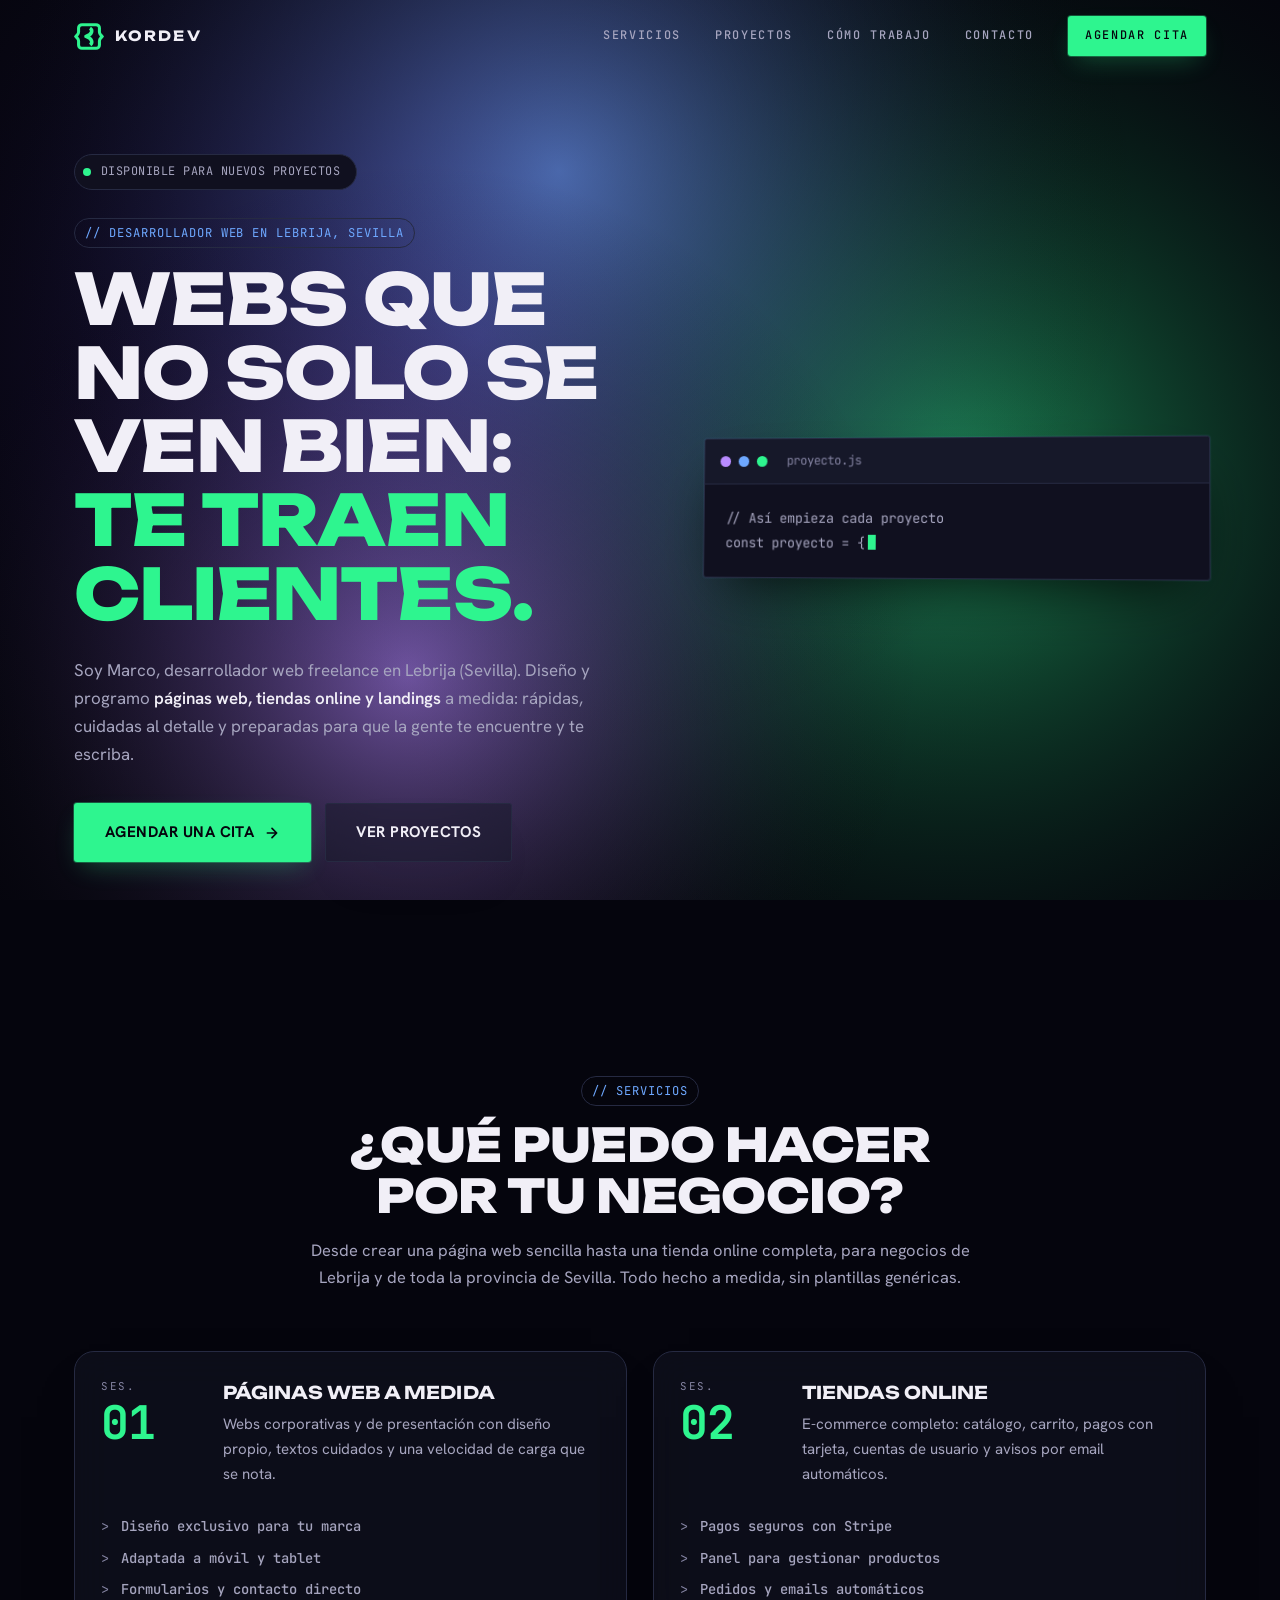
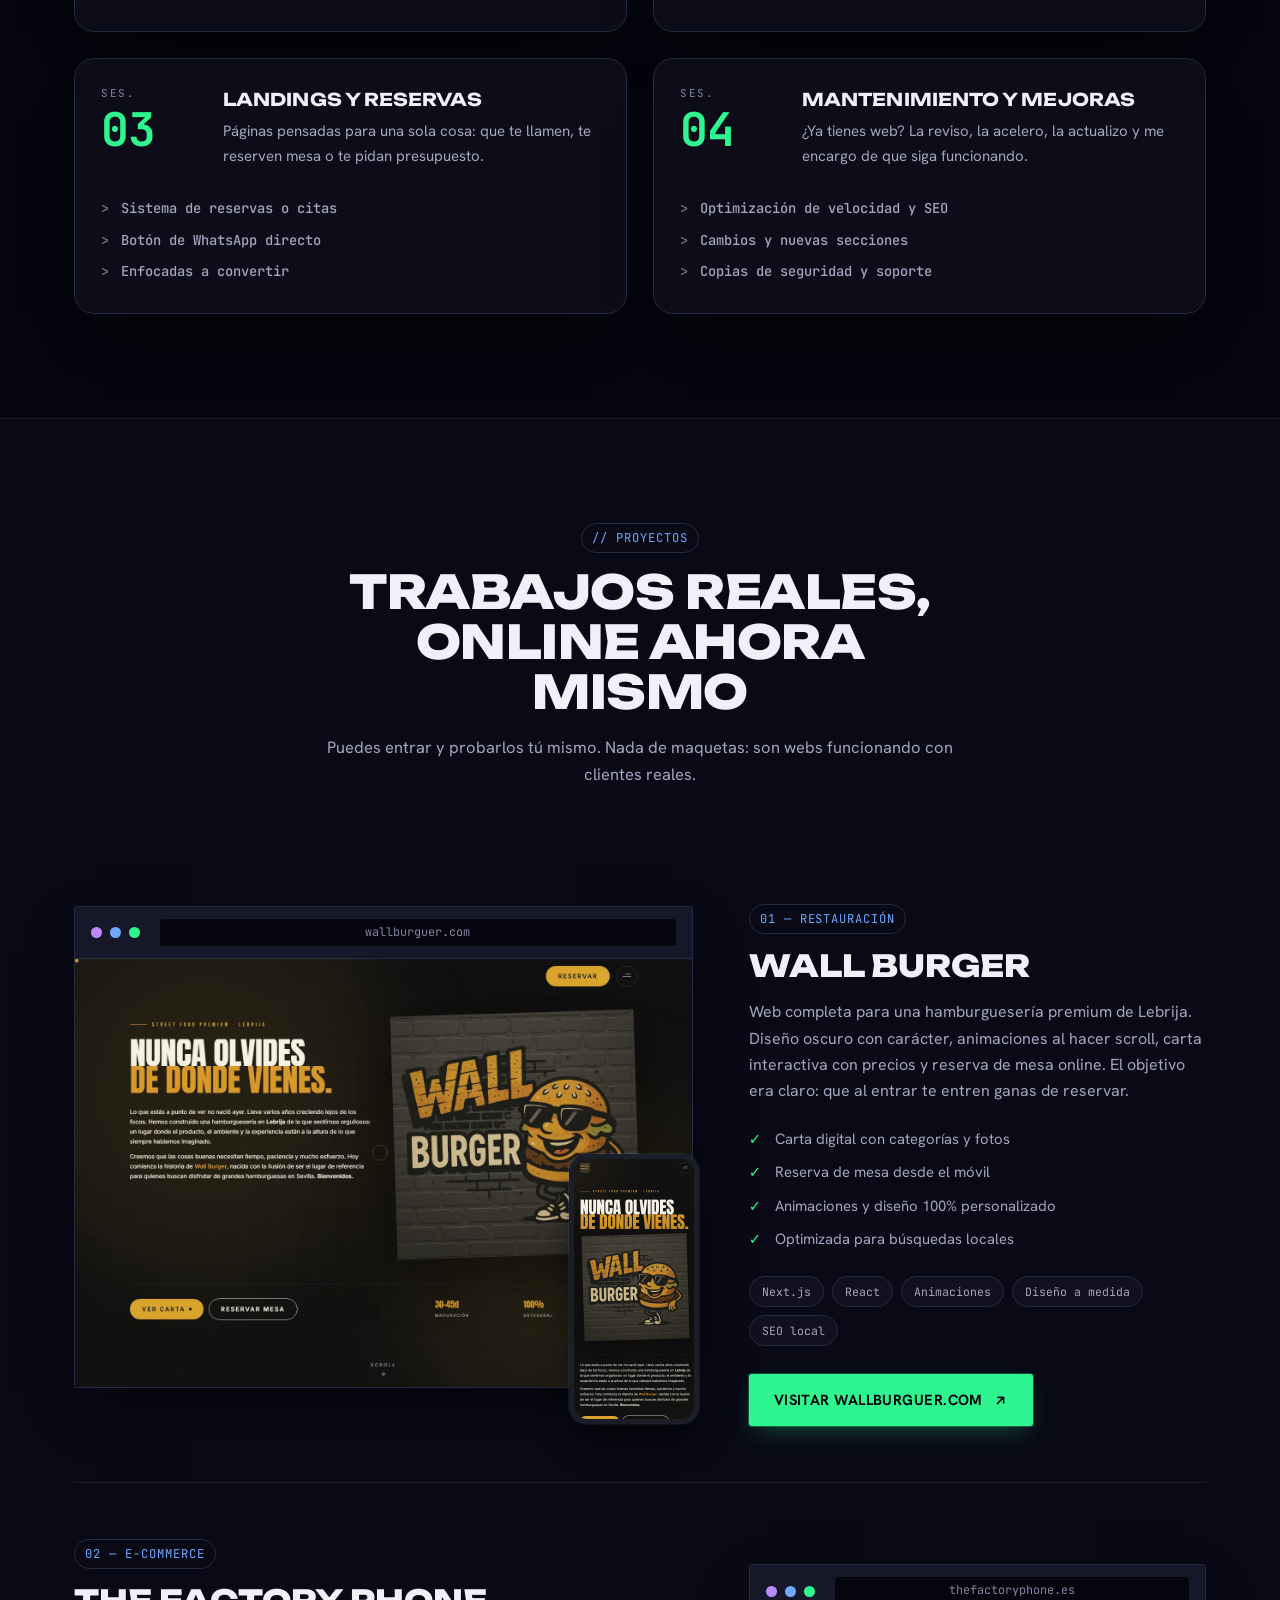
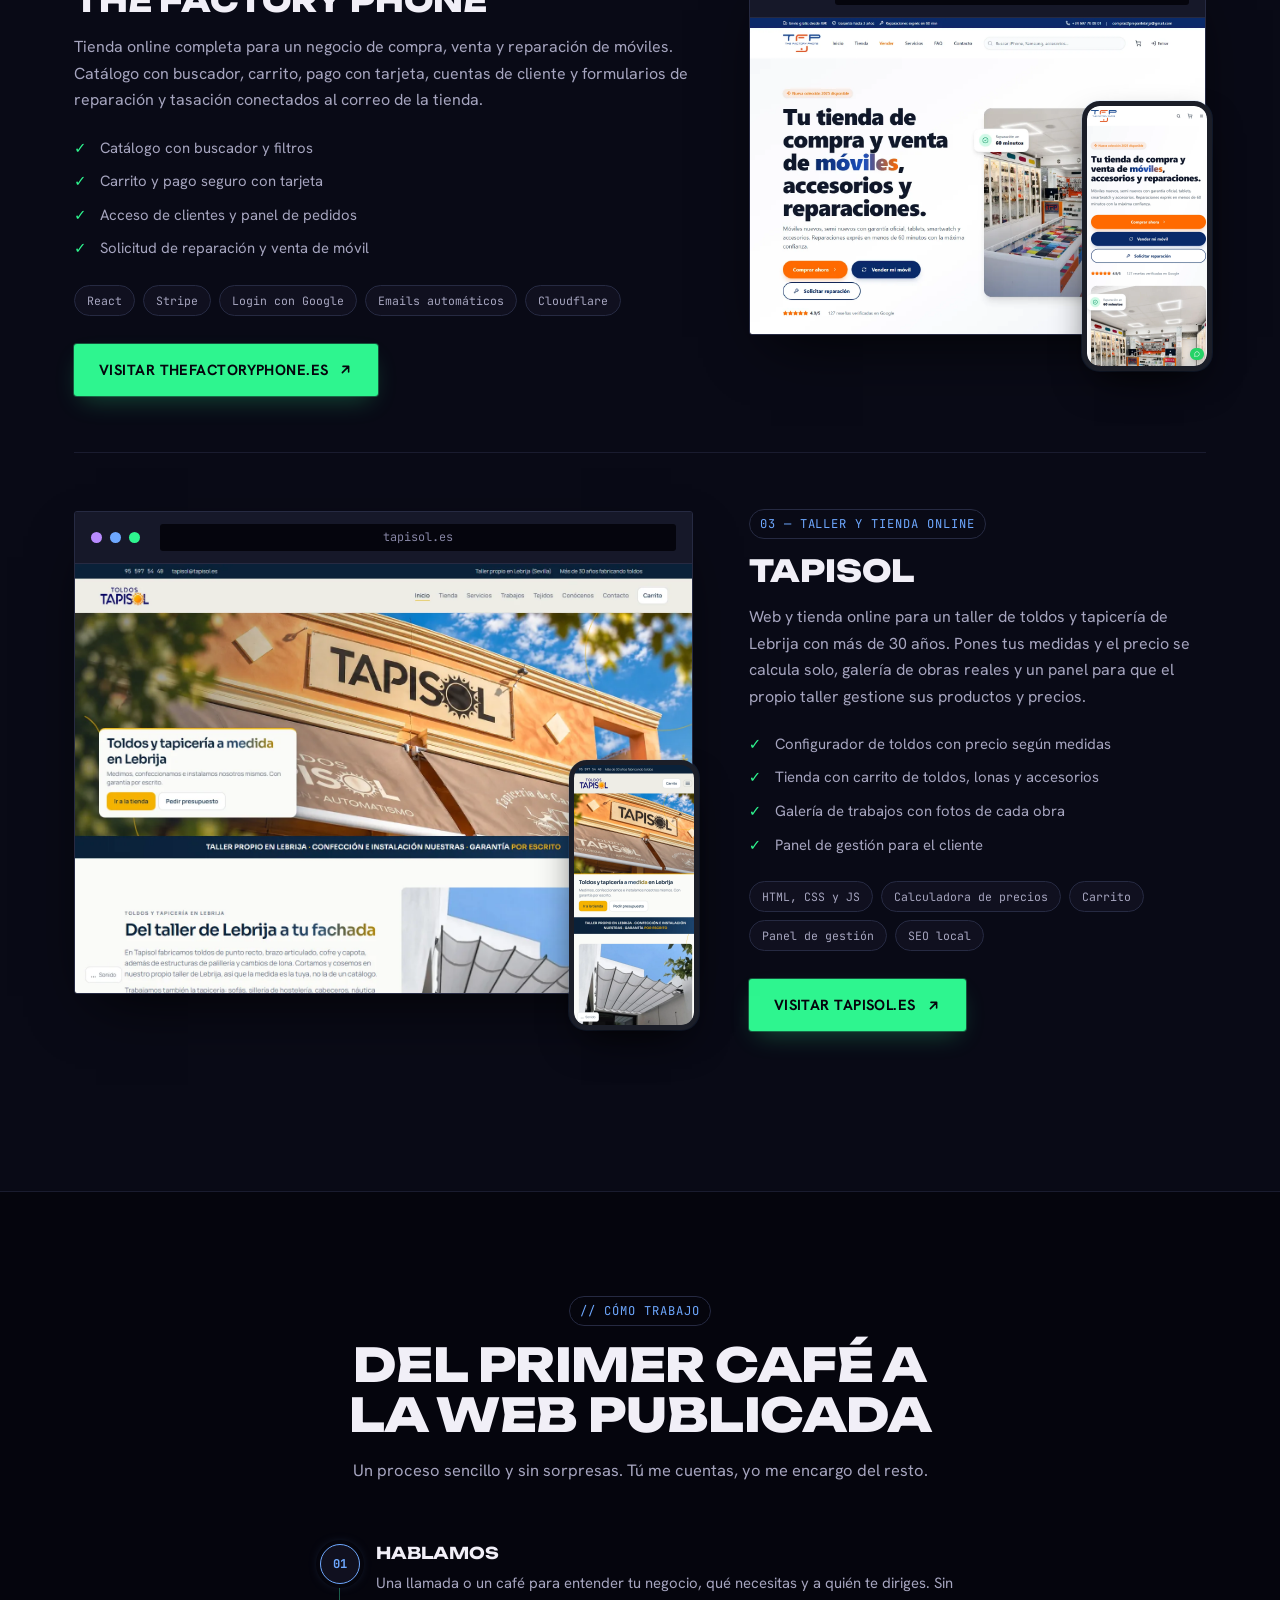
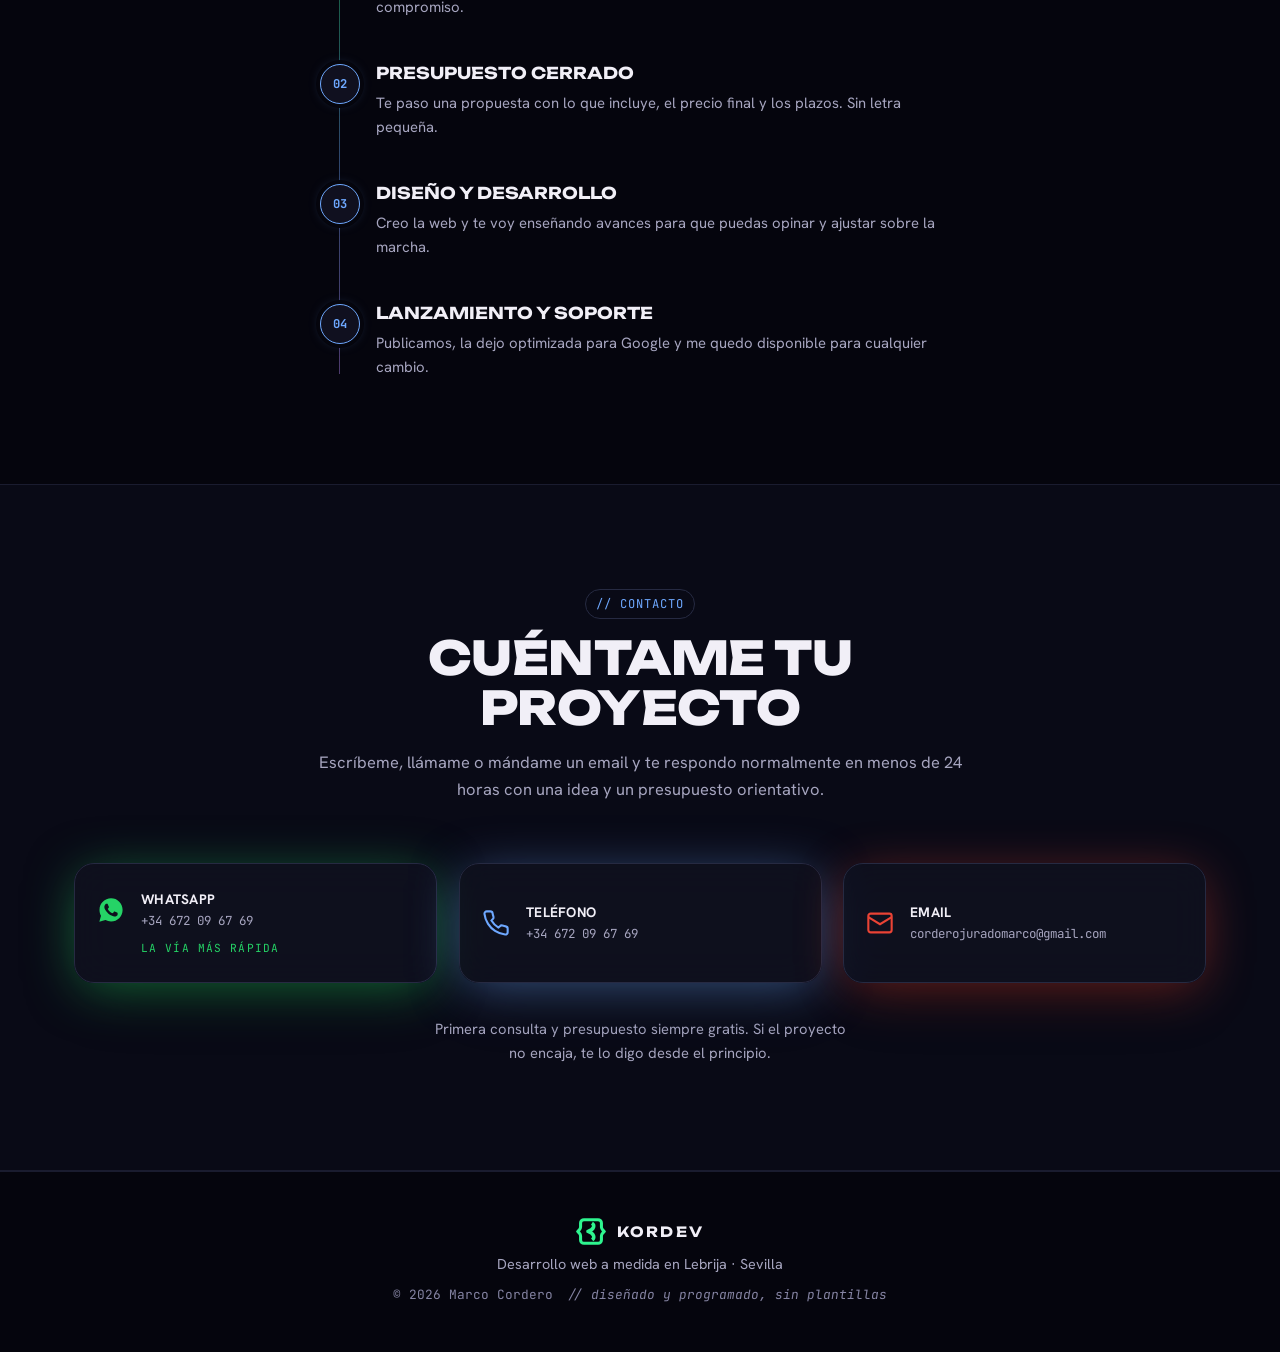
==== index.html @ 4c46cd98 "Proyectos: añade Tapisol, capturas a WebP y contraste AA del texto tenue - Nuevo proyecto 03 Tapisol" ====
<!DOCTYPE html>
<html lang="es">
<head>
<meta charset="UTF-8">
<meta name="viewport" content="width=device-width, initial-scale=1.0">
<title>kordev — Desarrollador web en Lebrija | Webs y tiendas online a medida</title>
<meta name="description" content="Desarrollador web freelance en Lebrija, Sevilla. Diseño y programo webs, tiendas online y landing pages rápidas, cuidadas y pensadas para vender. Pide presupuesto sin compromiso.">
<meta name="theme-color" content="#05050c">
<meta name="author" content="Marco Cordero">
<link rel="canonical" href="https://kordev.es/">

<!-- Open Graph / redes sociales y WhatsApp -->
<meta property="og:type" content="website">
<meta property="og:locale" content="es_ES">
<meta property="og:site_name" content="kordev">
<meta property="og:url" content="https://kordev.es/">
<meta property="og:title" content="kordev — Webs que no solo se ven bien: te traen clientes">
<meta property="og:description" content="Páginas web, tiendas online y landings a medida. Desarrollo web en Lebrija, Sevilla.">
<meta property="og:image" content="https://kordev.es/assets/img/og.png">
<meta property="og:image:width" content="1200">
<meta property="og:image:height" content="630">
<meta name="twitter:card" content="summary_large_image">

<link rel="preconnect" href="https://fonts.googleapis.com">
<link rel="preconnect" href="https://fonts.gstatic.com" crossorigin>
<link href="https://fonts.googleapis.com/css2?family=Unbounded:wght@400;500;600;700;800;900&family=Hanken+Grotesk:wght@400;500;600;700;800&family=JetBrains+Mono:wght@400;500;700&display=swap" rel="stylesheet">
<link rel="stylesheet" href="assets/css/styles.css?v=20260915a">
<link rel="icon" href="favicon.svg" type="image/svg+xml">
<link rel="icon" href="favicon-48.png" sizes="48x48" type="image/png">
<link rel="icon" href="favicon-32.png" sizes="32x32" type="image/png">
<link rel="apple-touch-icon" href="apple-touch-icon.png" sizes="180x180">
</head>
<body>
<!--
THESIS: kordev no se presenta como una web de plantilla con acentos neón; se presenta como el portal de entrada a una conferencia de diseño en órbita, donde un fondo de nebulosa respira despacio detrás de titulares monumentales en mayúsculas.
OWN-WORLD: casi negro azulado con nebulosa animada en canvas (índigo, azul eléctrico, verde terminal), cursor propio con estela de distorsión, contador de carga de 0 a 100, marca kordev en el lockup y en la pantalla de carga, Unbounded para titulares en mayúsculas de gran escala, Hanken Grotesk para cuerpo, JetBrains Mono para proyecto.js y etiquetas técnicas finas.
STORY: el visitante entra por una pantalla de carga que cuenta hasta 100, aterriza en un primer viewport dominado por el titular y la nebulosa en movimiento, y descubre que el ponente es Marco, con webs reales como demos en directo.
FIRST VIEWPORT: nebulosa de color lenta ocupando toda la pantalla, titular en Unbounded a escala de cartel, enlaces finos en mayúsculas, la ventana proyecto.js como panel flotante.
FORM: dirección fijada explícitamente por el usuario a partir de referencias visuales concretas (portal de nebulosa WebGL + conferencia "Design in Orbit") — beats the roll, always.
FINISH: unreviewed and undocumented is unfinished; this build ends with the finish review, the verdict, and DESIGN.md.
-->

<!-- ============ MARCA (sprite reutilizable) ============ -->
<svg width="0" height="0" style="position:absolute" aria-hidden="true" focusable="false">
  <symbol id="marcaKordev" viewBox="0 0 128 114">
    <g fill="none" stroke="currentColor">
      <path stroke-width="13" stroke-linejoin="miter" stroke-miterlimit="4" d="M34 6.5H94A14.5 14.5 0 0 1 108.5 21V38C108.5 48 114 49 120 57C114 65 108.5 66 108.5 76V93A14.5 14.5 0 0 1 94 107.5H34A14.5 14.5 0 0 1 19.5 93V76C19.5 66 14 65 8 57C14 49 19.5 48 19.5 38V21A14.5 14.5 0 0 1 34 6.5Z"/>
      <path stroke-width="15" stroke-linejoin="round" stroke-linecap="butt" d="M68 21.5C80 29 80 47 51 56.5C80 66 80 84 69 92.5"/>
    </g>
  </symbol>
</svg>

<!-- ============ LOADER ============ -->
<div class="loader" id="loader" aria-hidden="true">
  <svg class="loader__mark"><use href="#marcaKordev"/></svg>
  <span class="loader__count" id="loaderCount">0</span>
  <span class="loader__label">Cargando kordev</span>
</div>

<!-- ============ FONDO NEBULOSA ============ -->
<canvas class="nebula" id="nebula" aria-hidden="true"></canvas>

<!-- ============ CURSOR ============ -->
<div class="cursor" id="cursor" aria-hidden="true"></div>

<!-- ============ NAV ============ -->
<header class="nav" id="nav">
  <div class="container nav__inner">
    <a href="#inicio" class="logo" aria-label="kordev, ir al inicio">
      <svg class="logo__mark" aria-hidden="true" focusable="false"><use href="#marcaKordev"/></svg>
      <span class="logo__word">kordev</span>
    </a>

    <nav class="nav__links" id="navLinks">
      <a href="#servicios">Servicios</a>
      <a href="#proyectos">Proyectos</a>
      <a href="#proceso">Cómo trabajo</a>
      <a href="#contacto">Contacto</a>
      <a href="#" id="navWaLink" target="_blank" rel="noopener" class="btn btn--sm btn--primary nav__cta">Agendar cita</a>
    </nav>

    <button class="nav__toggle" id="navToggle" aria-label="Abrir menú" aria-expanded="false">
      <span></span><span></span><span></span>
    </button>
  </div>
</header>

<main>

<!-- ============ HERO ============ -->
<section class="hero" id="inicio">
  <div class="container hero__inner">
    <div class="hero__content">
      <p class="badge"><span class="badge__dot"></span> Disponible para nuevos proyectos</p>
      <p class="eyebrow">// desarrollador web en lebrija, sevilla</p>

      <h1 class="hero__title">
        Webs que no solo se ven bien:<br>
        <span class="grad">te traen clientes.</span>
      </h1>

      <p class="hero__text">
        Soy Marco, desarrollador web freelance en Lebrija (Sevilla). Diseño y programo
        <strong>páginas web, tiendas online y landings</strong> a medida: rápidas, cuidadas
        al detalle y preparadas para que la gente te encuentre y te escriba.
      </p>

      <div class="hero__actions">
        <a href="#contacto" class="btn btn--primary btn--lg">
          Agendar una cita
          <svg width="16" height="16" viewBox="0 0 24 24" fill="none" stroke="currentColor" stroke-width="2.5" stroke-linecap="round" stroke-linejoin="round"><path d="M5 12h14M12 5l7 7-7 7"/></svg>
        </a>
        <a href="#proyectos" class="btn btn--glass btn--lg">Ver proyectos</a>
      </div>
    </div>

    <!-- Ventana de código decorativa -->
    <div class="hero__window" aria-hidden="true">
      <div class="window">
        <div class="window__bar">
          <span class="dot dot--red"></span>
          <span class="dot dot--yellow"></span>
          <span class="dot dot--green"></span>
          <span class="window__title">proyecto.js</span>
        </div>
        <pre class="window__code"><code><span class="c-com">// Así empieza cada proyecto</span>
<span class="c-key">const</span> <span class="c-var">proyecto</span> = {
  cliente:   <span class="c-str">"tu negocio"</span>,
  objetivo:  <span class="c-str">"más clientes"</span>,
  diseño:    <span class="c-str">"a medida"</span>,
  velocidad: <span class="c-num">100</span>,
  entrega:   <span class="c-str">"en semanas, no meses"</span>
};

<span class="c-fn">lanzar</span>(proyecto); <span class="c-com">// 🚀</span>
<span class="c-out">&gt; listo<span class="caret"></span></span></code></pre>
      </div>
    </div>
  </div>
</section>

<!-- ============ SERVICIOS ============ -->
<section class="section" id="servicios">
  <div class="container">
    <header class="section__head">
      <p class="eyebrow">// servicios</p>
      <h2 class="section__title">¿Qué puedo hacer por tu negocio?</h2>
      <p class="section__sub">Desde crear una página web sencilla hasta una tienda online completa, para negocios de Lebrija y de toda la provincia de Sevilla. Todo hecho a medida, sin plantillas genéricas.</p>
    </header>

    <ol class="ledger">
      <li class="ledger__row reveal">
        <span class="ledger__num">01</span>
        <div class="ledger__body">
          <h3>Páginas web a medida</h3>
          <p>Webs corporativas y de presentación con diseño propio, textos cuidados y una velocidad de carga que se nota.</p>
        </div>
        <ul class="ledger__tags">
          <li>Diseño exclusivo para tu marca</li>
          <li>Adaptada a móvil y tablet</li>
          <li>Formularios y contacto directo</li>
        </ul>
      </li>

      <li class="ledger__row reveal">
        <span class="ledger__num">02</span>
        <div class="ledger__body">
          <h3>Tiendas online</h3>
          <p>E-commerce completo: catálogo, carrito, pagos con tarjeta, cuentas de usuario y avisos por email automáticos.</p>
        </div>
        <ul class="ledger__tags">
          <li>Pagos seguros con Stripe</li>
          <li>Panel para gestionar productos</li>
          <li>Pedidos y emails automáticos</li>
        </ul>
      </li>

      <li class="ledger__row reveal">
        <span class="ledger__num">03</span>
        <div class="ledger__body">
          <h3>Landings y reservas</h3>
          <p>Páginas pensadas para una sola cosa: que te llamen, te reserven mesa o te pidan presupuesto.</p>
        </div>
        <ul class="ledger__tags">
          <li>Sistema de reservas o citas</li>
          <li>Botón de WhatsApp directo</li>
          <li>Enfocadas a convertir</li>
        </ul>
      </li>

      <li class="ledger__row reveal">
        <span class="ledger__num">04</span>
        <div class="ledger__body">
          <h3>Mantenimiento y mejoras</h3>
          <p>¿Ya tienes web? La reviso, la acelero, la actualizo y me encargo de que siga funcionando.</p>
        </div>
        <ul class="ledger__tags">
          <li>Optimización de velocidad y SEO</li>
          <li>Cambios y nuevas secciones</li>
          <li>Copias de seguridad y soporte</li>
        </ul>
      </li>
    </ol>
  </div>
</section>

<!-- ============ PROYECTOS ============ -->
<section class="section section--alt" id="proyectos">
  <div class="container">
    <header class="section__head">
      <p class="eyebrow">// proyectos</p>
      <h2 class="section__title">Trabajos reales, online ahora mismo</h2>
      <p class="section__sub">Puedes entrar y probarlos tú mismo. Nada de maquetas: son webs funcionando con clientes reales.</p>
    </header>

    <!-- Proyecto 1 -->
    <article class="project reveal">
      <div class="project__media">
        <div class="browser">
          <div class="browser__bar">
            <span class="dot dot--red"></span><span class="dot dot--yellow"></span><span class="dot dot--green"></span>
            <span class="browser__url">wallburguer.com</span>
          </div>
          <a class="browser__shot" href="https://www.wallburguer.com" target="_blank" rel="noopener">
            <img src="assets/img/wallburguer.webp" alt="Página de inicio de Wall Burger, hamburguesería en Lebrija" loading="lazy" width="1440" height="1000">
            <span class="browser__hover">Abrir web <svg width="14" height="14" viewBox="0 0 24 24" fill="none" stroke="currentColor" stroke-width="2.5" stroke-linecap="round" stroke-linejoin="round"><path d="M7 17 17 7M8 7h9v9"/></svg></span>
          </a>
        </div>
        <div class="phone">
          <img src="assets/img/wallburguer-mobile.webp" alt="Wall Burger en versión móvil" loading="lazy">
        </div>
      </div>

      <div class="project__info">
        <p class="eyebrow">01 — Restauración</p>
        <h3 class="project__title">Wall Burger</h3>
        <p class="project__desc">
          Web completa para una hamburguesería premium de Lebrija. Diseño oscuro con carácter,
          animaciones al hacer scroll, carta interactiva con precios y reserva de mesa online.
          El objetivo era claro: que al entrar te entren ganas de reservar.
        </p>
        <ul class="project__points">
          <li>Carta digital con categorías y fotos</li>
          <li>Reserva de mesa desde el móvil</li>
          <li>Animaciones y diseño 100% personalizado</li>
          <li>Optimizada para búsquedas locales</li>
        </ul>
        <ul class="tags">
          <li>Next.js</li><li>React</li><li>Animaciones</li><li>Diseño a medida</li><li>SEO local</li>
        </ul>
        <a href="https://www.wallburguer.com" target="_blank" rel="noopener" class="btn btn--primary">
          Visitar wallburguer.com
          <svg width="15" height="15" viewBox="0 0 24 24" fill="none" stroke="currentColor" stroke-width="2.5" stroke-linecap="round" stroke-linejoin="round"><path d="M7 17 17 7M8 7h9v9"/></svg>
        </a>
      </div>
    </article>

    <!-- Proyecto 2 -->
    <article class="project project--reverse reveal">
      <div class="project__media">
        <div class="browser">
          <div class="browser__bar">
            <span class="dot dot--red"></span><span class="dot dot--yellow"></span><span class="dot dot--green"></span>
            <span class="browser__url">thefactoryphone.es</span>
          </div>
          <a class="browser__shot" href="https://www.thefactoryphone.es" target="_blank" rel="noopener">
            <img src="assets/img/thefactoryphone.webp" alt="Página de inicio de The Factory Phone, tienda de móviles y reparaciones" loading="lazy" width="1440" height="1000">
            <span class="browser__hover">Abrir web <svg width="14" height="14" viewBox="0 0 24 24" fill="none" stroke="currentColor" stroke-width="2.5" stroke-linecap="round" stroke-linejoin="round"><path d="M7 17 17 7M8 7h9v9"/></svg></span>
          </a>
        </div>
        <div class="phone">
          <img src="assets/img/thefactoryphone-mobile.webp" alt="The Factory Phone en versión móvil" loading="lazy">
        </div>
      </div>

      <div class="project__info">
        <p class="eyebrow">02 — E-commerce</p>
        <h3 class="project__title">The Factory Phone</h3>
        <p class="project__desc">
          Tienda online completa para un negocio de compra, venta y reparación de móviles.
          Catálogo con buscador, carrito, pago con tarjeta, cuentas de cliente y formularios
          de reparación y tasación conectados al correo de la tienda.
        </p>
        <ul class="project__points">
          <li>Catálogo con buscador y filtros</li>
          <li>Carrito y pago seguro con tarjeta</li>
          <li>Acceso de clientes y panel de pedidos</li>
          <li>Solicitud de reparación y venta de móvil</li>
        </ul>
        <ul class="tags">
          <li>React</li><li>Stripe</li><li>Login con Google</li><li>Emails automáticos</li><li>Cloudflare</li>
        </ul>
        <a href="https://www.thefactoryphone.es" target="_blank" rel="noopener" class="btn btn--primary">
          Visitar thefactoryphone.es
          <svg width="15" height="15" viewBox="0 0 24 24" fill="none" stroke="currentColor" stroke-width="2.5" stroke-linecap="round" stroke-linejoin="round"><path d="M7 17 17 7M8 7h9v9"/></svg>
        </a>
      </div>
    </article>

    <!-- Proyecto 3 -->
    <article class="project reveal">
      <div class="project__media">
        <div class="browser">
          <div class="browser__bar">
            <span class="dot dot--red"></span><span class="dot dot--yellow"></span><span class="dot dot--green"></span>
            <span class="browser__url">tapisol.es</span>
          </div>
          <a class="browser__shot" href="https://www.tapisol.es" target="_blank" rel="noopener">
            <img src="assets/img/tapisol.webp" alt="Página de inicio de Tapisol, taller de toldos y tapicería en Lebrija" loading="lazy" width="1440" height="1000">
            <span class="browser__hover">Abrir web <svg width="14" height="14" viewBox="0 0 24 24" fill="none" stroke="currentColor" stroke-width="2.5" stroke-linecap="round" stroke-linejoin="round"><path d="M7 17 17 7M8 7h9v9"/></svg></span>
          </a>
        </div>
        <div class="phone">
          <img src="assets/img/tapisol-mobile.webp" alt="Tapisol en versión móvil" loading="lazy">
        </div>
      </div>

      <div class="project__info">
        <p class="eyebrow">03 — Taller y tienda online</p>
        <h3 class="project__title">Tapisol</h3>
        <p class="project__desc">
          Web y tienda online para un taller de toldos y tapicería de Lebrija con más de 30 años.
          Pones tus medidas y el precio se calcula solo, galería de obras reales y un panel
          para que el propio taller gestione sus productos y precios.
        </p>
        <ul class="project__points">
          <li>Configurador de toldos con precio según medidas</li>
          <li>Tienda con carrito de toldos, lonas y accesorios</li>
          <li>Galería de trabajos con fotos de cada obra</li>
          <li>Panel de gestión para el cliente</li>
        </ul>
        <ul class="tags">
          <li>HTML, CSS y JS</li><li>Calculadora de precios</li><li>Carrito</li><li>Panel de gestión</li><li>SEO local</li>
        </ul>
        <a href="https://www.tapisol.es" target="_blank" rel="noopener" class="btn btn--primary">
          Visitar tapisol.es
          <svg width="15" height="15" viewBox="0 0 24 24" fill="none" stroke="currentColor" stroke-width="2.5" stroke-linecap="round" stroke-linejoin="round"><path d="M7 17 17 7M8 7h9v9"/></svg>
        </a>
      </div>
    </article>
  </div>
</section>

<!-- ============ PROCESO ============ -->
<section class="section" id="proceso">
  <div class="container">
    <header class="section__head">
      <p class="eyebrow">// cómo trabajo</p>
      <h2 class="section__title">Del primer café a la web publicada</h2>
      <p class="section__sub">Un proceso sencillo y sin sorpresas. Tú me cuentas, yo me encargo del resto.</p>
    </header>

    <ol class="timeline">
      <li class="timeline__item reveal">
        <span class="timeline__seal">01</span>
        <div class="timeline__body">
          <h3>Hablamos</h3>
          <p>Una llamada o un café para entender tu negocio, qué necesitas y a quién te diriges. Sin compromiso.</p>
        </div>
      </li>
      <li class="timeline__item reveal">
        <span class="timeline__seal">02</span>
        <div class="timeline__body">
          <h3>Presupuesto cerrado</h3>
          <p>Te paso una propuesta con lo que incluye, el precio final y los plazos. Sin letra pequeña.</p>
        </div>
      </li>
      <li class="timeline__item reveal">
        <span class="timeline__seal">03</span>
        <div class="timeline__body">
          <h3>Diseño y desarrollo</h3>
          <p>Creo la web y te voy enseñando avances para que puedas opinar y ajustar sobre la marcha.</p>
        </div>
      </li>
      <li class="timeline__item reveal">
        <span class="timeline__seal">04</span>
        <div class="timeline__body">
          <h3>Lanzamiento y soporte</h3>
          <p>Publicamos, la dejo optimizada para Google y me quedo disponible para cualquier cambio.</p>
        </div>
      </li>
    </ol>
  </div>
</section>

<!-- ============ CONTACTO ============ -->
<section class="section section--alt" id="contacto">
  <div class="container">
    <header class="section__head">
      <p class="eyebrow">// contacto</p>
      <h2 class="section__title">Cuéntame tu proyecto</h2>
      <p class="section__sub">Escríbeme, llámame o mándame un email y te respondo normalmente en menos de 24 horas con una idea y un presupuesto orientativo.</p>
    </header>

    <div class="canales">
      <a class="canal canal--wa" id="waLink" href="#" target="_blank" rel="noopener">
        <svg viewBox="0 0 24 24" fill="currentColor"><path d="M12.04 2C6.58 2 2.13 6.45 2.13 11.91c0 1.75.46 3.46 1.32 4.96L2 22l5.25-1.38a9.9 9.9 0 0 0 4.79 1.22h.01c5.46 0 9.91-4.45 9.91-9.91 0-2.65-1.03-5.14-2.9-7.01A9.82 9.82 0 0 0 12.04 2zm5.8 14.15c-.24.68-1.42 1.31-1.95 1.35-.5.05-1.13.07-1.82-.11-.42-.13-.96-.31-1.65-.61-2.9-1.25-4.79-4.17-4.94-4.36-.14-.19-1.18-1.57-1.18-2.99s.74-2.12 1-2.41c.26-.29.57-.36.76-.36h.55c.17 0 .41-.07.64.49.24.57.81 1.98.88 2.13.07.14.12.31.02.5-.09.19-.14.31-.28.48l-.42.49c-.14.14-.28.29-.12.57.16.29.71 1.17 1.53 1.9 1.05.94 1.94 1.23 2.22 1.37.28.14.44.12.6-.07.17-.19.69-.81.88-1.09.19-.29.38-.24.64-.14.26.09 1.66.78 1.94.93.28.14.47.21.54.33.07.12.07.68-.17 1.36z"/></svg>
        <span class="canal__texto">
          <strong>WhatsApp</strong>
          <em id="waText">+34 672 09 67 69</em>
        </span>
        <span class="canal__nota">La vía más rápida</span>
      </a>

      <a class="canal canal--tel" id="callLink" href="#">
        <svg viewBox="0 0 24 24" fill="none" stroke="currentColor" stroke-width="1.8" stroke-linecap="round"><path d="M22 16.9v3a2 2 0 0 1-2.2 2 19.8 19.8 0 0 1-8.6-3.1 19.5 19.5 0 0 1-6-6A19.8 19.8 0 0 1 2.1 4.2 2 2 0 0 1 4.1 2h3a2 2 0 0 1 2 1.7c.1 1 .4 1.9.7 2.8a2 2 0 0 1-.5 2.1L8.1 9.9a16 16 0 0 0 6 6l1.3-1.2a2 2 0 0 1 2.1-.5c.9.3 1.8.6 2.8.7a2 2 0 0 1 1.7 2z"/></svg>
        <span class="canal__texto">
          <strong>Teléfono</strong>
          <em id="callText">+34 672 09 67 69</em>
        </span>
      </a>

      <a class="canal canal--mail" id="mailLink" href="mailto:corderojuradomarco@gmail.com">
        <svg viewBox="0 0 24 24" fill="none" stroke="currentColor" stroke-width="1.8"><rect x="2" y="4" width="20" height="16" rx="2"/><path d="m2 7 10 6 10-6"/></svg>
        <span class="canal__texto">
          <strong>Email</strong>
          <em>corderojuradomarco@gmail.com</em>
        </span>
      </a>
    </div>

    <p class="contacto__nota">Primera consulta y presupuesto siempre gratis. Si el proyecto no encaja, te lo digo desde el principio.</p>
  </div>
</section>

</main>

<!-- ============ FOOTER ============ -->
<footer class="footer">
  <div class="container footer__inner">
    <a href="#inicio" class="logo" aria-label="kordev, ir al inicio">
      <svg class="logo__mark" aria-hidden="true" focusable="false"><use href="#marcaKordev"/></svg>
      <span class="logo__word">kordev</span>
    </a>
    <p class="footer__text">Desarrollo web a medida en Lebrija · Sevilla</p>
    <p class="footer__copy">© <span id="year">2026</span> Marco Cordero <span class="footer__sign">// diseñado y programado, sin plantillas</span></p>
  </div>
</footer>

<!-- Botón flotante WhatsApp -->
<a class="fab" id="fabWa" href="#" target="_blank" rel="noopener" aria-label="Escríbeme por WhatsApp">
  <svg viewBox="0 0 24 24" fill="currentColor"><path d="M12.04 2C6.58 2 2.13 6.45 2.13 11.91c0 1.75.46 3.46 1.32 4.96L2 22l5.25-1.38a9.9 9.9 0 0 0 4.79 1.22h.01c5.46 0 9.91-4.45 9.91-9.91 0-2.65-1.03-5.14-2.9-7.01A9.82 9.82 0 0 0 12.04 2zm5.8 14.15c-.24.68-1.42 1.31-1.95 1.35-.5.05-1.13.07-1.82-.11-.42-.13-.96-.31-1.65-.61-2.9-1.25-4.79-4.17-4.94-4.36-.14-.19-1.18-1.57-1.18-2.99s.74-2.12 1-2.41c.26-.29.57-.36.76-.36h.55c.17 0 .41-.07.64.49.24.57.81 1.98.88 2.13.07.14.12.31.02.5-.09.19-.14.31-.28.48l-.42.49c-.14.14-.28.29-.12.57.16.29.71 1.17 1.53 1.9 1.05.94 1.94 1.23 2.22 1.37.28.14.44.12.6-.07.17-.19.69-.81.88-1.09.19-.29.38-.24.64-.14.26.09 1.66.78 1.94.93.28.14.47.21.54.33.07.12.07.68-.17 1.36z"/></svg>
</a>

<!-- Datos estructurados: ayudan a Google a entender quién eres y dónde estás -->
<script type="application/ld+json">
{
  "@context": "https://schema.org",
  "@type": "ProfessionalService",
  "name": "kordev — Marco Cordero",
  "description": "Desarrollo de páginas web, tiendas online y landing pages a medida.",
  "url": "https://kordev.es/",
  "image": "https://kordev.es/assets/img/og.png",
  "email": "corderojuradomarco@gmail.com",
  "telephone": "+34672096769",
  "priceRange": "€€",
  "areaServed": [
    { "@type": "City", "name": "Lebrija" },
    { "@type": "AdministrativeArea", "name": "Provincia de Sevilla" }
  ],
  "address": {
    "@type": "PostalAddress",
    "addressLocality": "Lebrija",
    "addressRegion": "Sevilla",
    "addressCountry": "ES"
  },
  "founder": { "@type": "Person", "name": "Marco Cordero" },
  "knowsAbout": ["Desarrollo web", "Tiendas online", "Landing pages", "SEO local"]
}
</script>

<script src="assets/js/main.js?v=20260816d"></script>
</body>
</html>
---- assets/css/styles.css ----
﻿/* =========================================================
   kordev — Marco Cordero
   Portal en órbita: nebulosa animada en canvas, cursor con
   estela, contador de carga, titulares monumentales en
   mayúsculas sobre índigo casi negro.
   ========================================================= */

:root{
  --bg:            #05050d;
  --bg-alt:        #090a16;
  --surface:       #10101f;
  --surface-2:     #161829;
  --border:        #262a42;
  --border-soft:   #1a1c2f;

  --text:          #f1eff7;
  --text-dim:      #a6a5bf;
  --text-faint:    #8584a3;

  --accent:        #2ef58f;
  --accent-2:      #6ea8ff;
  --accent-3:      #b98bff;
  --accent-glow:   rgba(46, 245, 143, .3);

  /* Marcas ajenas: cada canal de contacto lleva su color oficial */
  --whatsapp:      #25d366;
  --gmail:         #ea4335;

  --radius:        3px;
  --radius-lg:     4px;
  --maxw:          1180px;

  --display:       'Unbounded', 'Hanken Grotesk', sans-serif;
  --font:          'Hanken Grotesk', system-ui, -apple-system, 'Segoe UI', sans-serif;
  --mono:          'JetBrains Mono', ui-monospace, 'Cascadia Code', Consolas, monospace;

  --shadow:        0 24px 60px -22px rgba(0,0,0,.85);
}

*,*::before,*::after{ box-sizing:border-box; }

html{ scroll-behavior:smooth; scroll-padding-top:90px; }

body{
  margin:0;
  background:var(--bg);
  color:var(--text);
  font-family:var(--font);
  font-size:16px;
  line-height:1.65;
  -webkit-font-smoothing:antialiased;
  overflow-x:hidden;
}

img{ max-width:100%; display:block; }
a{ color:inherit; text-decoration:none; }
ul,ol{ margin:0; padding:0; list-style:none; }
h1,h2,h3{ margin:0; line-height:1.16; }
p{ margin:0; }

.container{
  width:100%;
  max-width:var(--maxw);
  margin:0 auto;
  padding:0 24px;
}

::selection{ background:var(--accent); color:#04140a; }

::-webkit-scrollbar{ width:10px; }
::-webkit-scrollbar-track{ background:var(--bg); }
::-webkit-scrollbar-thumb{ background:var(--border); border-radius:10px; }
::-webkit-scrollbar-thumb:hover{ background:var(--accent); }

/* =========================================================
   NEBULOSA (fondo canvas, tipo shader)
   ========================================================= */
.nebula{
  position:fixed;
  inset:0;
  width:100%;
  height:100%;
  z-index:-1;
  pointer-events:none;
}

/* =========================================================
   CURSOR PERSONALIZADO
   ========================================================= */
.cursor{
  position:fixed;
  top:0; left:0;
  width:26px; height:26px;
  margin:-13px 0 0 -13px;
  border-radius:50%;
  border:1px solid rgba(241,239,247,.55);
  background:radial-gradient(circle at 35% 30%, rgba(46,245,143,.35), transparent 70%);
  pointer-events:none;
  z-index:9999;
  mix-blend-mode:screen;
  opacity:0;
  transform:scale(1);
  transition:opacity .3s ease, transform .25s ease, border-color .25s ease, background .25s ease;
}
.cursor.is-active{ opacity:1; }
.cursor.is-hover{
  transform:scale(2);
  border-color:rgba(46,245,143,.7);
  background:radial-gradient(circle at 35% 30%, rgba(46,245,143,.5), transparent 72%);
}

/* =========================================================
   LOADER (contador de 0 a 100)
   ========================================================= */
.loader{
  position:fixed;
  inset:0;
  z-index:10000;
  display:flex;
  flex-direction:column;
  align-items:center;
  justify-content:center;
  gap:14px;
  background:var(--bg);
  transition:opacity .6s ease, visibility .6s ease;
}
.loader__mark{
  width:62px;
  height:55px;
  display:block;
  color:var(--accent);
  filter:drop-shadow(0 0 26px var(--accent-glow));
}
.loader__count{
  font-family:var(--display);
  font-weight:700;
  font-size:clamp(3rem, 10vw, 6rem);
  letter-spacing:-.02em;
  color:var(--text);
  font-variant-numeric:tabular-nums;
}
.loader__label{
  font-family:var(--mono);
  font-size:.76rem;
  letter-spacing:.16em;
  text-transform:uppercase;
  color:var(--text-faint);
}
.loader.is-done{ opacity:0; visibility:hidden; pointer-events:none; }
body.is-loading{ overflow:hidden; }

/* =========================================================
   BOTONES
   ========================================================= */
.btn{
  display:inline-flex;
  align-items:center;
  justify-content:center;
  gap:10px;
  padding:13px 24px;
  border:1px solid transparent;
  border-radius:var(--radius);
  font-family:var(--font);
  font-size:.92rem;
  font-weight:700;
  letter-spacing:.03em;
  text-transform:uppercase;
  cursor:pointer;
  transition:transform .18s ease, box-shadow .25s ease, background .2s ease, border-color .2s ease, color .2s ease;
  white-space:nowrap;
}
.btn svg{ flex:none; }

.btn--primary{
  background:var(--accent);
  color:var(--bg);
  box-shadow:0 0 0 1px rgba(46,245,143,.3), 0 10px 26px -8px var(--accent-glow);
}
.btn--primary:hover{
  transform:translateY(-2px);
  box-shadow:0 0 0 1px rgba(46,245,143,.5), 0 16px 34px -8px rgba(46,245,143,.5);
}

.btn--ghost{
  background:transparent;
  color:var(--text);
  border-color:var(--border);
}
.btn--ghost:hover{
  border-color:var(--accent-2);
  color:var(--accent-2);
  transform:translateY(-2px);
}

.btn--glass{
  background:rgba(22,24,41,.5);
  color:var(--text);
  border-color:var(--border);
  box-shadow:0 24px 50px -28px rgba(0,0,0,.75);
  backdrop-filter:blur(18px);
  -webkit-backdrop-filter:blur(18px);
}
.btn--glass:hover{
  border-color:var(--accent-2);
  color:var(--accent-2);
  transform:translateY(-2px);
  box-shadow:0 28px 56px -26px rgba(0,0,0,.8), 0 0 0 1px rgba(110,168,255,.12);
}

.btn--lg{ padding:16px 30px; font-size:.96rem; }
.btn--sm{ padding:9px 16px; font-size:.78rem; }
.btn--block{ width:100%; }

/* =========================================================
   NAV
   ========================================================= */
.nav{
  position:fixed;
  inset:0 0 auto 0;
  z-index:100;
  transition:background .3s ease, border-color .3s ease, backdrop-filter .3s ease;
  border-bottom:1px solid transparent;
}
.nav.is-scrolled{
  background:rgba(5,5,13,.85);
  backdrop-filter:blur(14px);
  -webkit-backdrop-filter:blur(14px);
  border-bottom-color:var(--border-soft);
}
.nav__inner{
  display:flex;
  align-items:center;
  justify-content:space-between;
  height:72px;
}

.logo{
  display:inline-flex;
  align-items:center;
  gap:11px;
  color:var(--accent);
}
.logo__mark{
  width:30px;
  height:27px;
  flex:none;
  display:block;
  transition:transform .55s cubic-bezier(.16,1,.3,1);
}
.logo:hover .logo__mark{ transform:translateY(-3px); }
.logo__word{
  font-family:var(--display);
  font-weight:700;
  font-size:.88rem;
  letter-spacing:.15em;
  text-transform:uppercase;
  color:var(--text);
}

.nav__links{
  display:flex;
  align-items:center;
  gap:34px;
}
.nav__links > a{
  font-family:var(--mono);
  font-size:.74rem;
  font-weight:500;
  letter-spacing:.14em;
  text-transform:uppercase;
  color:var(--text-dim);
  transition:color .25s ease, letter-spacing .25s ease, opacity .25s ease;
  position:relative;
}
.nav__links > a:not(.btn):hover{ color:var(--text); letter-spacing:.2em; }
.nav__cta{ color:var(--bg) !important; }

.nav__toggle{
  display:none;
  flex-direction:column;
  gap:5px;
  width:42px; height:42px;
  align-items:center;
  justify-content:center;
  background:transparent;
  border:1px solid var(--border);
  border-radius:var(--radius);
  cursor:pointer;
}
.nav__toggle span{
  display:block;
  width:18px; height:2px;
  background:var(--text);
  border-radius:2px;
  transition:transform .25s ease, opacity .25s ease;
}
.nav__toggle.is-open span:nth-child(1){ transform:translateY(7px) rotate(45deg); }
.nav__toggle.is-open span:nth-child(2){ opacity:0; }
.nav__toggle.is-open span:nth-child(3){ transform:translateY(-7px) rotate(-45deg); }

/* =========================================================
   HERO — nebulosa en órbita
   ========================================================= */
.hero{
  position:relative;
  padding:154px 0 110px;
  overflow:hidden;
}

.hero__inner{
  position:relative;
  display:grid;
  grid-template-columns:1.05fr .95fr;
  gap:60px;
  align-items:center;
}

.badge{
  display:inline-flex;
  align-items:center;
  gap:10px;
  padding:7px 16px 7px 8px;
  margin-bottom:28px;
  border:1px solid var(--border);
  border-radius:100px;
  background:var(--surface);
  font-family:var(--mono);
  font-size:.74rem;
  letter-spacing:.04em;
  text-transform:uppercase;
  color:var(--text-dim);
}
.badge__dot{
  width:8px; height:8px;
  border-radius:50%;
  background:var(--accent);
  box-shadow:0 0 0 0 var(--accent-glow);
  animation:pulse 2.2s infinite;
}
@keyframes pulse{
  0%   { box-shadow:0 0 0 0 rgba(46,245,143,.55); }
  70%  { box-shadow:0 0 0 9px rgba(46,245,143,0); }
  100% { box-shadow:0 0 0 0 rgba(46,245,143,0); }
}

.hero__title{
  font-family:var(--display);
  font-weight:800;
  text-transform:uppercase;
  letter-spacing:-.015em;
  font-size:clamp(2.4rem, 5.6vw, 4.4rem);
  line-height:1.05;
  margin-bottom:26px;
}
.grad{ color:var(--accent); }

.hero__text{
  font-size:1.06rem;
  color:var(--text-dim);
  max-width:520px;
  margin-bottom:34px;
}
.hero__text strong{ color:var(--text); font-weight:600; }

.hero__actions{
  display:flex;
  flex-wrap:wrap;
  gap:14px;
}

/* ---------- Monitor de sala de control ---------- */
.window{
  background:var(--surface);
  border:1px solid var(--border);
  border-radius:var(--radius);
  box-shadow:var(--shadow), 0 0 0 1px rgba(110,168,255,.08);
  overflow:hidden;
  transform:perspective(1200px) rotateY(-6deg) rotateX(2deg);
  transition:transform 1.15s cubic-bezier(.16,1,.3,1), box-shadow 1.15s cubic-bezier(.16,1,.3,1);
  animation:ventanaFlota 4.6s infinite, ventanaVaiven 7.9s ease-in-out infinite;
  will-change:transform, translate, rotate;
}
/* La ventana no se para nunca: sube flotando y cae dando dos botes pequeños.
   El vaivén va en otro ciclo (7,9s frente a 4,6s) para que la combinación
   no se repita a ojo y no se lea como un bucle mecánico. */
@keyframes ventanaFlota{
  0%  { translate:0 6px;   animation-timing-function:cubic-bezier(.34,0,.24,1); }
  42% { translate:0 -18px; animation-timing-function:cubic-bezier(.6,0,.42,1); }
  66% { translate:0 -1px;  animation-timing-function:cubic-bezier(.22,0,.32,1); }
  80% { translate:0 -8px;  animation-timing-function:cubic-bezier(.42,0,.3,1); }
  92% { translate:0 3px;   animation-timing-function:cubic-bezier(.3,0,.4,1); }
  100%{ translate:0 6px; }
}
@keyframes ventanaVaiven{
  0%,100%{ rotate:-1.1deg; }
  50%    { rotate:1.1deg; }
}
.window:hover{
  transform:perspective(1200px) rotateY(0) rotateX(0) translateZ(26px);
  box-shadow:0 42px 96px -30px rgba(0,0,0,.9), 0 0 0 1px rgba(110,168,255,.18);
}
@media (prefers-reduced-motion: reduce){
  .window{ animation:none; }
}

.window__bar,.browser__bar{
  display:flex;
  align-items:center;
  gap:8px;
  padding:12px 16px;
  background:var(--surface-2);
  border-bottom:1px solid var(--border);
}
.dot{ width:11px; height:11px; border-radius:50%; flex:none; }
.dot--red{ background:var(--accent-3); }
.dot--yellow{ background:var(--accent-2); }
.dot--green{ background:var(--accent); }

.window__title{
  margin-left:12px;
  font-family:var(--mono);
  font-size:.78rem;
  color:var(--text-faint);
}

.window__code{
  margin:0;
  padding:22px;
  font-family:var(--mono);
  font-size:.85rem;
  line-height:1.85;
  color:var(--text-dim);
  overflow-x:auto;
}
.c-com{ color:#5c6478; font-style:italic; }
.c-key{ color:var(--accent-3); }
.c-var{ color:var(--accent-2); }
.c-str{ color:var(--accent); }
.c-num{ color:#fbbf24; }
.c-fn { color:var(--accent-2); }
.c-out{ color:var(--accent); }
.caret{
  display:inline-block;
  width:8px; height:15px;
  margin-left:3px;
  background:var(--accent);
  vertical-align:-2px;
  animation:blink 1.1s steps(1) infinite;
}
@keyframes blink{ 50%{ opacity:0; } }

/* Pausa de "ejecución" justo antes de imprimir la salida */
.window.is-running .caret{
  animation:blink .35s steps(1) infinite;
  background:var(--accent-2);
}

/* Pulso único al terminar de teclear: el proyecto "arranca".
   Va por transición de box-shadow y NO por @keyframes: la propiedad
   animation de .window lleva el flotado, y declararla aquí la pisaba
   entera, dejando la ventana quieta para siempre. */
.window.is-done{
  box-shadow:var(--shadow), 0 0 0 1px rgba(46,245,143,.55), 0 0 52px -6px rgba(46,245,143,.5);
}

/* =========================================================
   SECCIONES
   ========================================================= */
.section{ padding:104px 0; position:relative; }
.section--alt{
  background:var(--bg-alt);
  border-top:1px solid var(--border-soft);
  border-bottom:1px solid var(--border-soft);
}

.section__head{
  max-width:660px;
  margin:0 auto 60px;
  text-align:center;
}
.eyebrow{
  display:inline-block;
  font-family:var(--mono);
  font-size:.76rem;
  color:var(--accent-2);
  margin-bottom:14px;
  letter-spacing:.08em;
  text-transform:uppercase;
  padding:4px 10px;
  border:1px solid var(--border);
  border-radius:100px;
}
.section__title{
  font-family:var(--display);
  font-weight:800;
  text-transform:uppercase;
  font-size:clamp(1.8rem, 4vw, 2.9rem);
  line-height:1.08;
  letter-spacing:-.01em;
  margin-bottom:16px;
}
.section__sub{ color:var(--text-dim); font-size:1.03rem; }

/* =========================================================
   SERVICIOS — programa de sesiones
   ========================================================= */
.ledger{
  display:grid;
  grid-template-columns:1fr 1fr;
  gap:26px;
}
.ledger__row{
  display:grid;
  grid-template-columns:clamp(74px, 8vw, 96px) 1fr;
  gap:22px 26px;
  align-items:start;
  padding:30px 26px;
  border-radius:20px;
  position:relative;
  background:rgba(22,24,41,.46);
  border:1px solid var(--border);
  box-shadow:0 30px 60px -36px rgba(0,0,0,.7);
  backdrop-filter:blur(18px);
  -webkit-backdrop-filter:blur(18px);
  animation:tarjetaFlota 6.4s ease-in-out infinite;
  animation-delay:calc(var(--flota-retraso, 0) * 1s);
  will-change:translate;
  transition:border-color .3s ease, box-shadow .3s ease, animation-play-state .2s ease;
}
.ledger__row:nth-child(1){ --flota-retraso:0; }
.ledger__row:nth-child(2){ --flota-retraso:.9; }
.ledger__row:nth-child(3){ --flota-retraso:1.8; }
.ledger__row:nth-child(4){ --flota-retraso:2.7; }
@keyframes tarjetaFlota{
  0%,100%{ translate:0 0; }
  50%    { translate:0 -7px; }
}
.ledger__row:hover,
.ledger__row:focus-within{
  border-color:var(--accent-2);
  box-shadow:0 34px 70px -34px rgba(0,0,0,.8), 0 0 0 1px rgba(110,168,255,.1);
  animation-play-state:paused;
}
.ledger__tags{ grid-column:1 / -1; }
@media (prefers-reduced-motion: reduce){
  .ledger__row{ animation:none; }
}

/* El número pesa lo mismo que el bloque de texto de al lado: arranca a
   la misma altura que el título y baja hasta el final del párrafo.
   `align-self:stretch` es lo que hace que la columna deje de ser una
   etiqueta suelta y se lea como el índice de la ficha. */
.ledger__num{
  align-self:stretch;
  display:flex;
  flex-direction:column;
  justify-content:flex-start;
  font-family:var(--mono);
  font-size:clamp(2.9rem, 3.6vw, 3.7rem);
  font-weight:700;
  color:var(--accent);
  line-height:.9;
  letter-spacing:-.02em;
}
.ledger__num::before{ content:'SES.'; display:block; font-size:.68rem; font-weight:400; color:var(--text-faint); margin-bottom:10px; letter-spacing:.14em; }

.ledger__body h3{
  font-family:var(--display);
  font-weight:700;
  text-transform:uppercase;
  font-size:1.1rem;
  letter-spacing:.005em;
  margin-bottom:10px;
}
.ledger__body p{ color:var(--text-dim); font-size:.94rem; max-width:46ch; }

.ledger__tags{ display:flex; flex-direction:column; gap:9px; padding-top:6px; }
.ledger__tags li{
  position:relative;
  padding-left:20px;
  font-size:.86rem;
  font-weight:500;
  color:var(--text-dim);
  font-family:var(--mono);
}
.ledger__tags li::before{
  content:'>';
  position:absolute;
  left:0;
  font-weight:400;
  color:var(--text-faint);
}

/* =========================================================
   PROYECTOS — demo en directo
   ========================================================= */
.project{
  display:grid;
  grid-template-columns:1.15fr .85fr;
  gap:56px;
  align-items:center;
  padding:56px 0;
}
.project + .project{ border-top:1px solid var(--border-soft); }
.project--reverse .project__media{ order:2; }

.project__media{ position:relative; padding-bottom:36px; }

.browser{
  background:var(--surface);
  border:1px solid var(--border);
  border-radius:var(--radius);
  box-shadow:var(--shadow);
  overflow:hidden;
  transition:transform .35s ease, box-shadow .35s ease;
}
.browser:hover{ transform:translateY(-5px); box-shadow:0 28px 60px -22px rgba(0,0,0,.9); }

.browser__url{
  flex:1;
  margin-left:12px;
  padding:4px 12px;
  background:var(--bg);
  border-radius:var(--radius);
  font-family:var(--mono);
  font-size:.74rem;
  color:var(--text-faint);
  text-align:center;
}

.browser__shot{
  position:relative;
  display:block;
  aspect-ratio:1440/1000;
  overflow:hidden;
  background:var(--bg);
}
.browser__shot img{
  width:100%;
  height:100%;
  object-fit:cover;
  object-position:top center;
  transition:transform .5s ease;
}
.browser__shot:hover img{ transform:scale(1.03); }

.browser__hover{
  position:absolute;
  inset:0;
  display:flex;
  align-items:center;
  justify-content:center;
  gap:8px;
  background:rgba(5,5,13,.6);
  backdrop-filter:blur(2px);
  color:var(--text);
  font-weight:600;
  font-size:.92rem;
  text-transform:uppercase;
  letter-spacing:.03em;
  opacity:0;
  transition:opacity .3s ease;
}
.browser__shot:hover .browser__hover{ opacity:1; }

.phone{
  position:absolute;
  right:-6px;
  bottom:0;
  width:130px;
  border-radius:18px;
  border:5px solid #1b1e28;
  background:#1b1e28;
  box-shadow:0 18px 40px -14px rgba(0,0,0,.9), 0 0 0 1px rgba(110,168,255,.12);
  overflow:hidden;
  transition:transform .35s ease;
}
.phone img{
  border-radius:12px;
  aspect-ratio:480/1040;
  object-fit:cover;
  object-position:top center;
}
.project:hover .phone{ transform:translateY(-8px); }

.project__title{
  font-family:var(--display);
  font-weight:800;
  text-transform:uppercase;
  font-size:clamp(1.4rem, 2.8vw, 1.9rem);
  margin-bottom:16px;
}
.project__desc{ color:var(--text-dim); margin-bottom:22px; }

.project__points{ margin-bottom:24px; }
.project__points li{
  position:relative;
  padding-left:26px;
  margin-bottom:9px;
  font-size:.93rem;
  color:var(--text-dim);
}
.project__points li::before{
  content:'✓';
  position:absolute;
  left:0;
  color:var(--accent);
  font-weight:700;
}

.tags{
  display:flex;
  flex-wrap:wrap;
  gap:8px;
  margin-bottom:28px;
}
.tags li{
  padding:5px 12px;
  border:1px solid var(--border);
  border-radius:100px;
  background:var(--surface);
  font-family:var(--mono);
  font-size:.72rem;
  color:var(--text-dim);
}

/* =========================================================
   PROCESO — protocolo de lanzamiento
   ========================================================= */
.timeline{
  position:relative;
  max-width:640px;
  margin:0 auto;
  padding-left:56px;
}
.timeline::before{
  content:'';
  position:absolute;
  left:19px; top:6px; bottom:6px;
  width:1px;
  background:linear-gradient(to bottom, var(--accent), var(--accent-2), var(--accent-3));
  opacity:.4;
}
.timeline__item{
  position:relative;
  padding-bottom:44px;
}
.timeline__item:last-child{ padding-bottom:0; }

.timeline__seal{
  position:absolute;
  left:-56px; top:0;
  width:40px; height:40px;
  display:grid;
  place-items:center;
  border-radius:50%;
  background:var(--surface);
  border:1px solid var(--accent-2);
  box-shadow:0 0 0 4px var(--bg), 0 0 14px -4px rgba(110,168,255,.6);
  color:var(--accent-2);
  font-family:var(--mono);
  font-size:.76rem;
  font-weight:700;
}
.timeline__body h3{
  font-family:var(--display);
  font-weight:700;
  text-transform:uppercase;
  font-size:1.02rem;
  margin-bottom:8px;
}
.timeline__body p{ color:var(--text-dim); font-size:.93rem; }

/* =========================================================
   CONTACTO — tres canales directos
   Tres tarjetas idénticas en tamaño; lo que distingue a cada una
   es el halo de color de su aplicación, difuminado por detrás.
   WhatsApp mantiene la nota de apoyo porque es la vía por la que
   Marco responde antes.
   ========================================================= */
.canales{
  display:grid;
  grid-template-columns:repeat(3, 1fr);
  gap:22px;
  align-items:stretch;
}

.canal{
  --canal-color:var(--accent-2);
  --canal-halo:rgba(110,168,255,.5);
  position:relative;
  display:grid;
  grid-template-columns:auto 1fr;
  align-items:center;
  gap:6px 16px;
  padding:24px 22px;
  border-radius:20px;
  background:rgba(22,24,41,.46);
  border:1px solid var(--border);
  /* El halo va poco desplazado y muy difuminado: envuelve la
     tarjeta en vez de caer como sombra, que es lo que la separa
     del fondo. La sombra oscura, debajo, sigue dando la altura. */
  box-shadow:
    0 8px 52px -6px var(--canal-halo),
    0 30px 60px -30px rgba(0,0,0,.75);
  backdrop-filter:blur(18px);
  -webkit-backdrop-filter:blur(18px);
  /* Cada tarjeta con su propio ciclo y desfase: si compartieran
     duración se leerían como un bloque que sube y baja a la vez. */
  animation:canalFlota var(--flota-ciclo, 5.4s) ease-in-out infinite;
  animation-delay:calc(var(--flota-retraso, 0) * 1s);
  will-change:translate, rotate;
  transition:border-color .3s ease, box-shadow .35s ease, scale .35s ease;
}
.canal--wa{
  --canal-color:var(--whatsapp);
  --canal-halo:rgba(37,211,102,.5);
  --flota-retraso:0;
  --flota-ciclo:5.2s;
}
.canal--tel{
  --canal-color:var(--accent-2);
  --canal-halo:rgba(110,168,255,.5);
  --flota-retraso:.8;
  --flota-ciclo:6.3s;
}
.canal--mail{
  --canal-color:var(--gmail);
  --canal-halo:rgba(234,67,53,.46);
  --flota-retraso:1.7;
  --flota-ciclo:5.7s;
}

/* Vaivén amplio con una pizca de balanceo: pide el click sin
   llegar a marear ni a mover el texto lo bastante para molestar. */
@keyframes canalFlota{
  0%,100%{ translate:0 0;     rotate:0deg; }
  30%    { translate:0 -14px; rotate:-.7deg; }
  62%    { translate:0 -6px;  rotate:.6deg; }
}

.canal:hover,
.canal:focus-visible{
  border-color:var(--canal-color);
  box-shadow:
    0 10px 68px 2px var(--canal-halo),
    0 0 0 1px var(--canal-color),
    0 34px 70px -30px rgba(0,0,0,.8);
  scale:1.03;
  animation-play-state:paused;
}

.canal svg{
  width:28px; height:28px;
  flex:none;
  color:var(--canal-color);
}

.canal__texto{ display:flex; flex-direction:column; min-width:0; }
.canal__texto strong{
  font-size:.86rem;
  text-transform:uppercase;
  letter-spacing:.02em;
}
.canal__texto em{
  font-style:normal;
  font-family:var(--mono);
  font-size:.78rem;
  color:var(--text-dim);
  overflow:hidden;
  text-overflow:ellipsis;
  white-space:nowrap;
}

.canal__nota{
  grid-column:2;
  margin-top:2px;
  font-family:var(--mono);
  font-size:.7rem;
  letter-spacing:.1em;
  text-transform:uppercase;
  color:var(--canal-color);
}

.contacto__nota{
  margin:34px auto 0;
  max-width:52ch;
  text-align:center;
  font-size:.92rem;
  color:var(--text-dim);
}

@media (prefers-reduced-motion: reduce){
  .canal{ animation:none; }
}

/* =========================================================
   FOOTER + FAB
   ========================================================= */
.footer{
  padding:46px 0;
  border-top:1px solid var(--border-soft);
  text-align:center;
}
.footer__inner{ display:grid; gap:8px; justify-items:center; }
.footer__text{ color:var(--text-dim); font-size:.9rem; }
.footer__copy{ color:var(--text-faint); font-size:.8rem; font-family:var(--mono); }
/* Firma en tono de comentario de código, el mismo verbo visual que
   "// Así empieza cada proyecto" en la ventana proyecto.js del hero. */
.footer__sign{ color:var(--text-faint); font-style:italic; margin-left:6px; }

.fab{
  position:fixed;
  right:22px; bottom:22px;
  z-index:90;
  width:54px; height:54px;
  display:grid;
  place-items:center;
  border-radius:50%;
  background:var(--whatsapp);
  color:var(--text);
  box-shadow:0 10px 26px -8px rgba(37,211,102,.7);
  opacity:0;
  visibility:hidden;
  transform:translateY(14px);
  transition:opacity .3s ease, transform .3s ease, visibility .3s;
}
.fab.is-visible{ opacity:1; visibility:visible; transform:translateY(0); }
.fab:hover{ transform:scale(1.08); }
.fab svg{ width:29px; height:29px; }

/* =========================================================
   ANIMACIONES DE SCROLL
   ========================================================= */
.reveal{
  opacity:0;
  transform:translateY(26px);
  transition:opacity .7s ease, transform .7s ease;
}
.reveal.is-visible{ opacity:1; transform:none; }

@media (prefers-reduced-motion:reduce){
  *{ animation:none !important; transition:none !important; }
  .reveal{ opacity:1; transform:none; }
  html{ scroll-behavior:auto; }
}

/* =========================================================
   RESPONSIVE
   ========================================================= */
@media (max-width:980px){
  .hero{ padding:130px 0 80px; }
  .hero__inner{ grid-template-columns:1fr; gap:48px; }
  .hero__window{ max-width:560px; }
  .window{ transform:none; }
  .project,
  .project--reverse{ grid-template-columns:1fr; gap:36px; }
  .project--reverse .project__media{ order:0; }
  .canales{ grid-template-columns:1fr; }
  .ledger{ grid-template-columns:1fr; }
  .ledger__tags{ padding-top:14px; }
}

@media (max-width:760px){
  .nav__toggle{ display:flex; }
  .nav__links{
    position:fixed;
    inset:72px 0 auto 0;
    flex-direction:column;
    align-items:stretch;
    gap:0;
    padding:14px 24px 24px;
    background:rgba(5,5,13,.97);
    backdrop-filter:blur(14px);
    border-bottom:1px solid var(--border);
    transform:translateY(-140%);
    transition:transform .35s ease;
  }
  .nav__links.is-open{ transform:translateY(0); }
  .nav__links > a{ padding:14px 0; border-bottom:1px solid var(--border-soft); }
  .nav__links > a:not(.btn)::after{ display:none; }
  .nav__cta{ margin-top:14px; border-bottom:none !important; justify-content:center; }

  .section{ padding:76px 0; }
  .section__head{ margin-bottom:44px; }
  .hero__actions .btn{ flex:1 1 100%; }
  .phone{ width:96px; right:0; }
  .project__media{ padding-bottom:26px; }
  .browser__hover{ display:none; }
  .fab{ width:50px; height:50px; right:16px; bottom:16px; }
  .timeline{ padding-left:48px; }
  .timeline__seal{ left:-48px; width:34px; height:34px; font-size:.68rem; }
}

@media (max-width:420px){
  .container{ padding:0 18px; }
  .window__code{ font-size:.74rem; padding:16px; }
  .ledger__row{ padding:24px 20px; }
  .canal{ padding:20px 18px; }
}
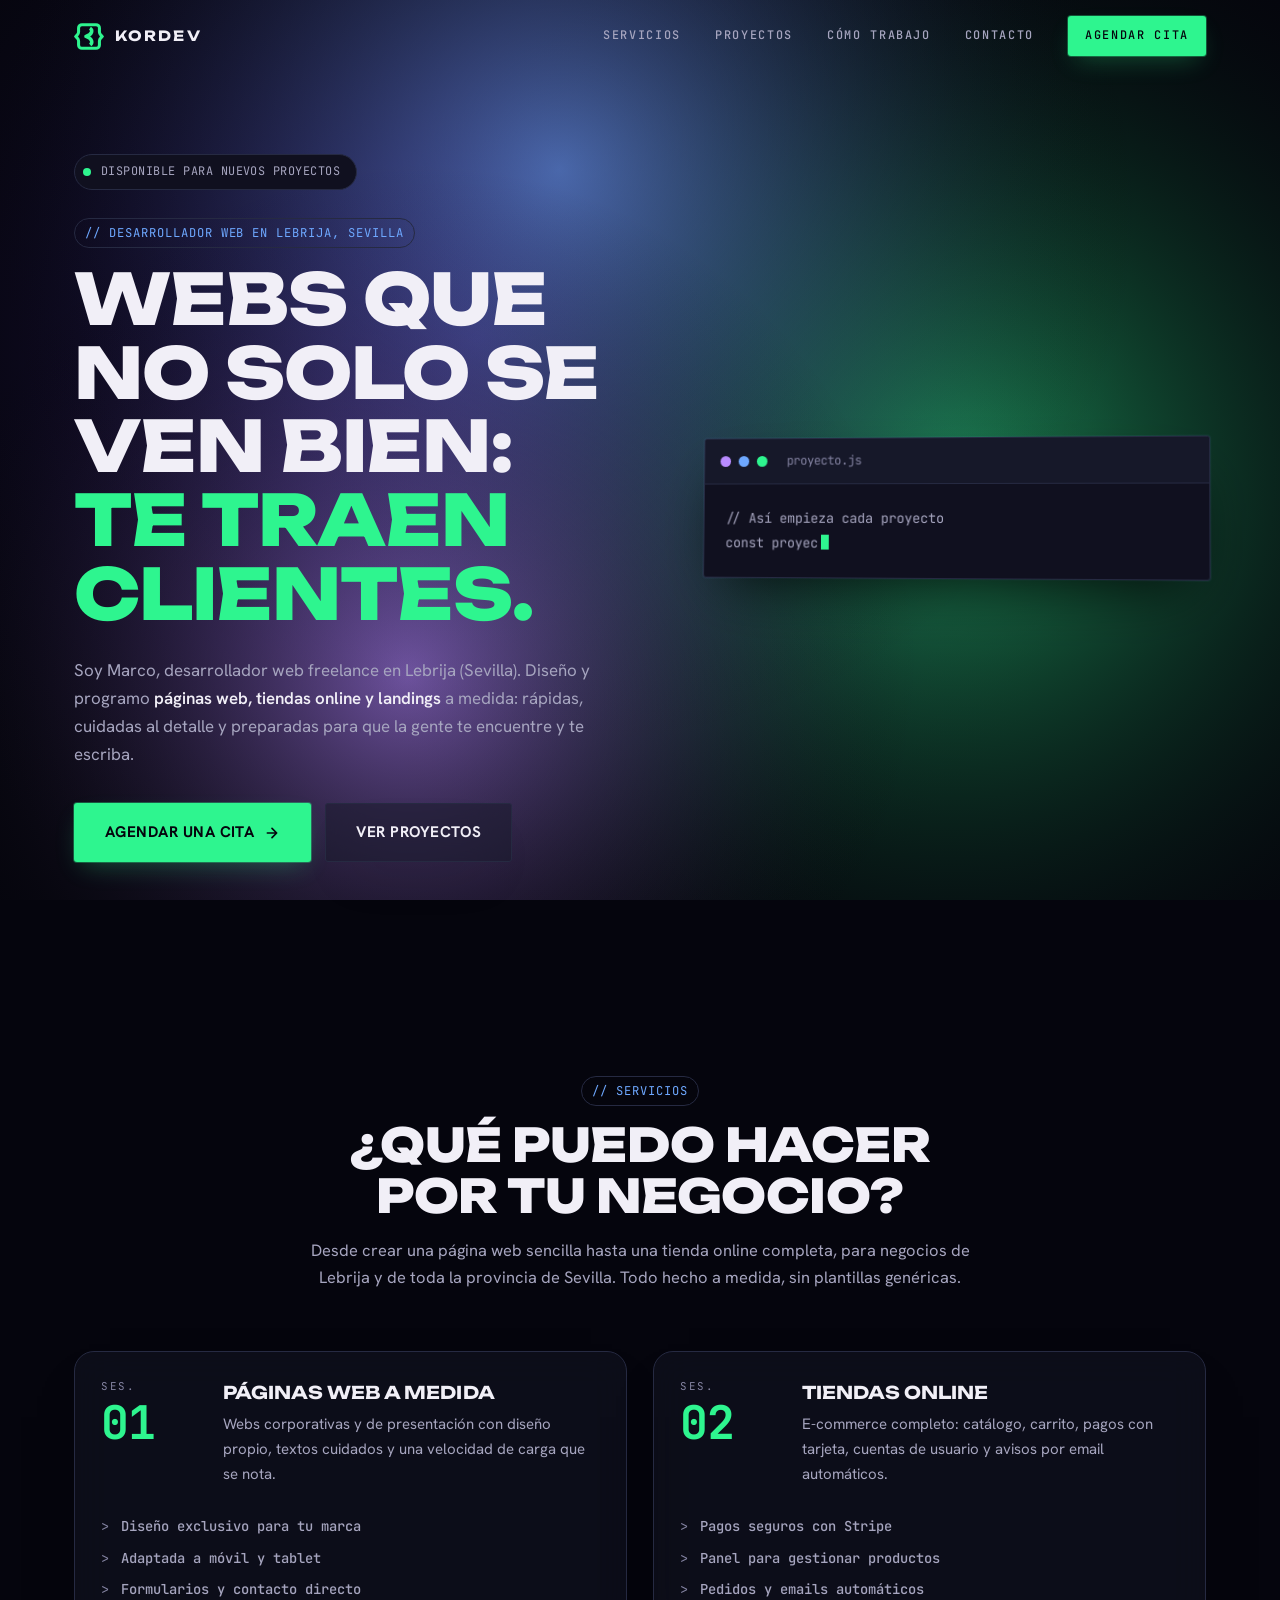
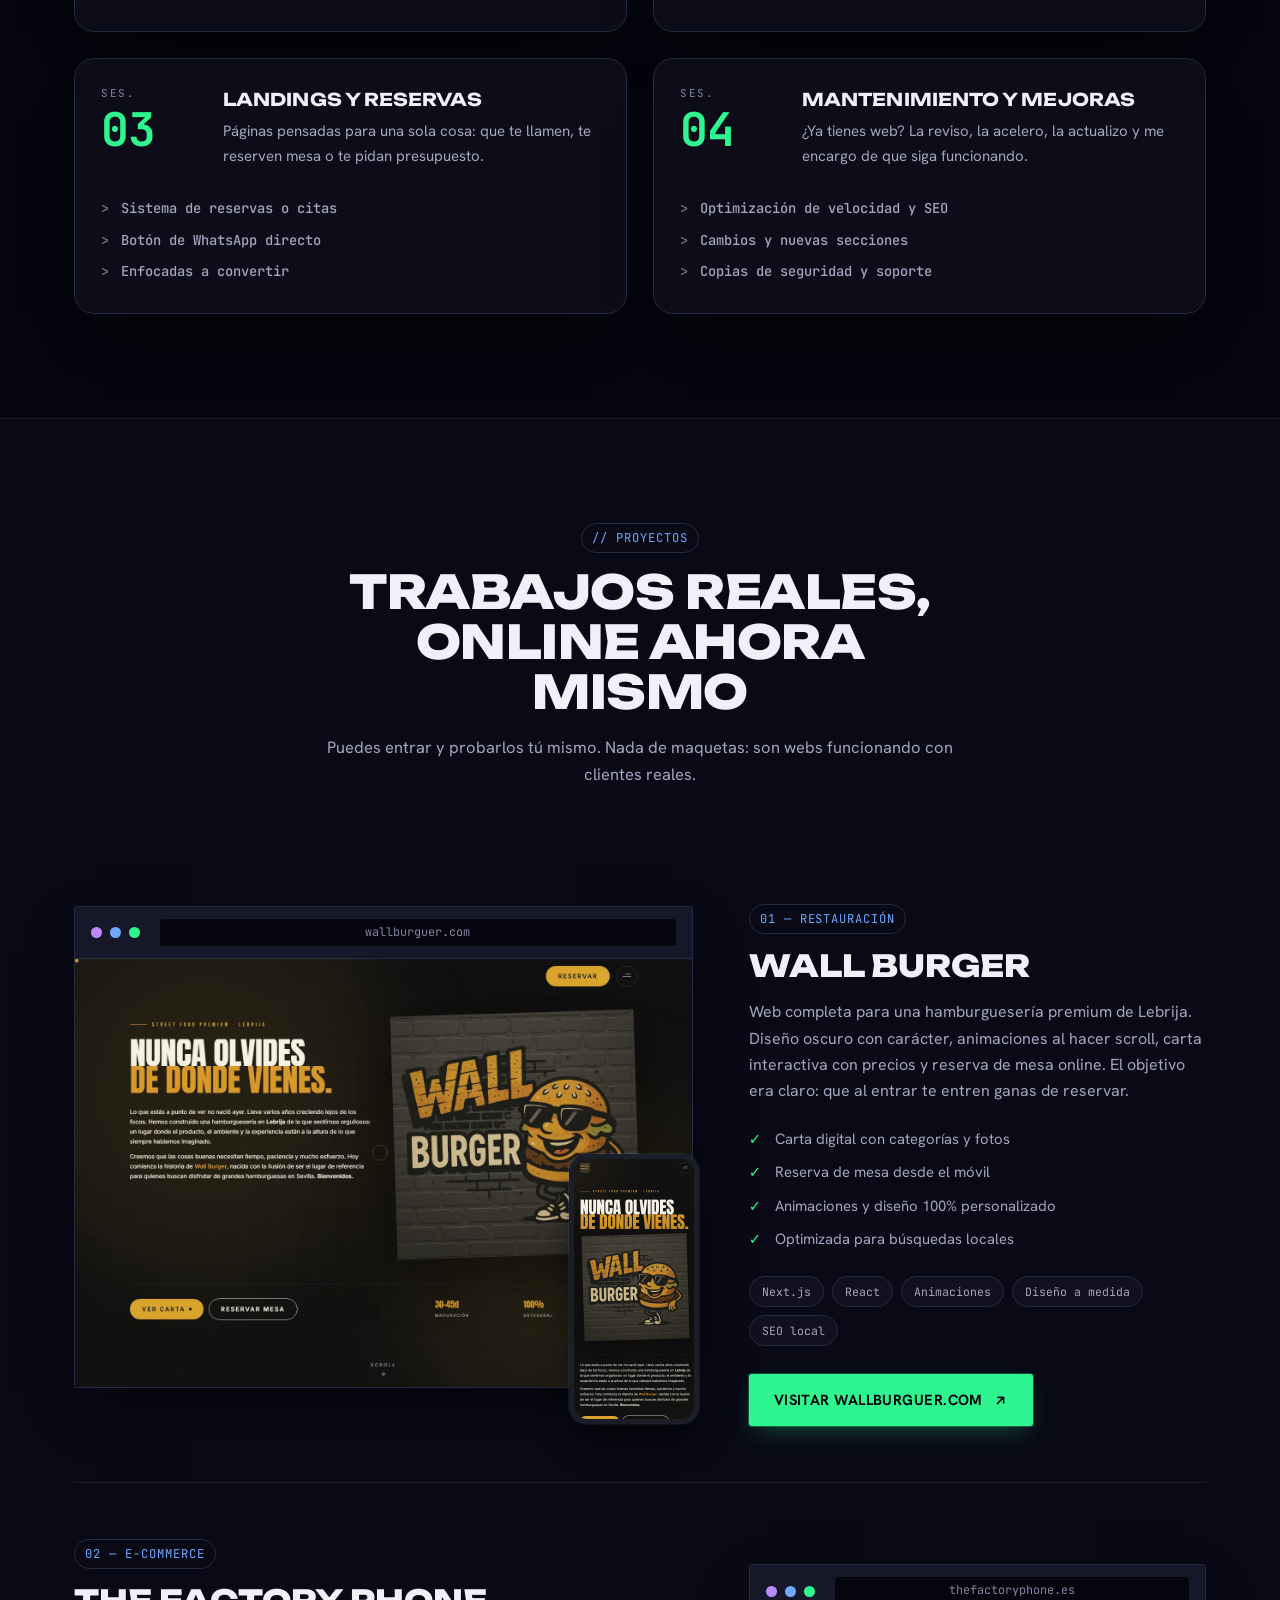
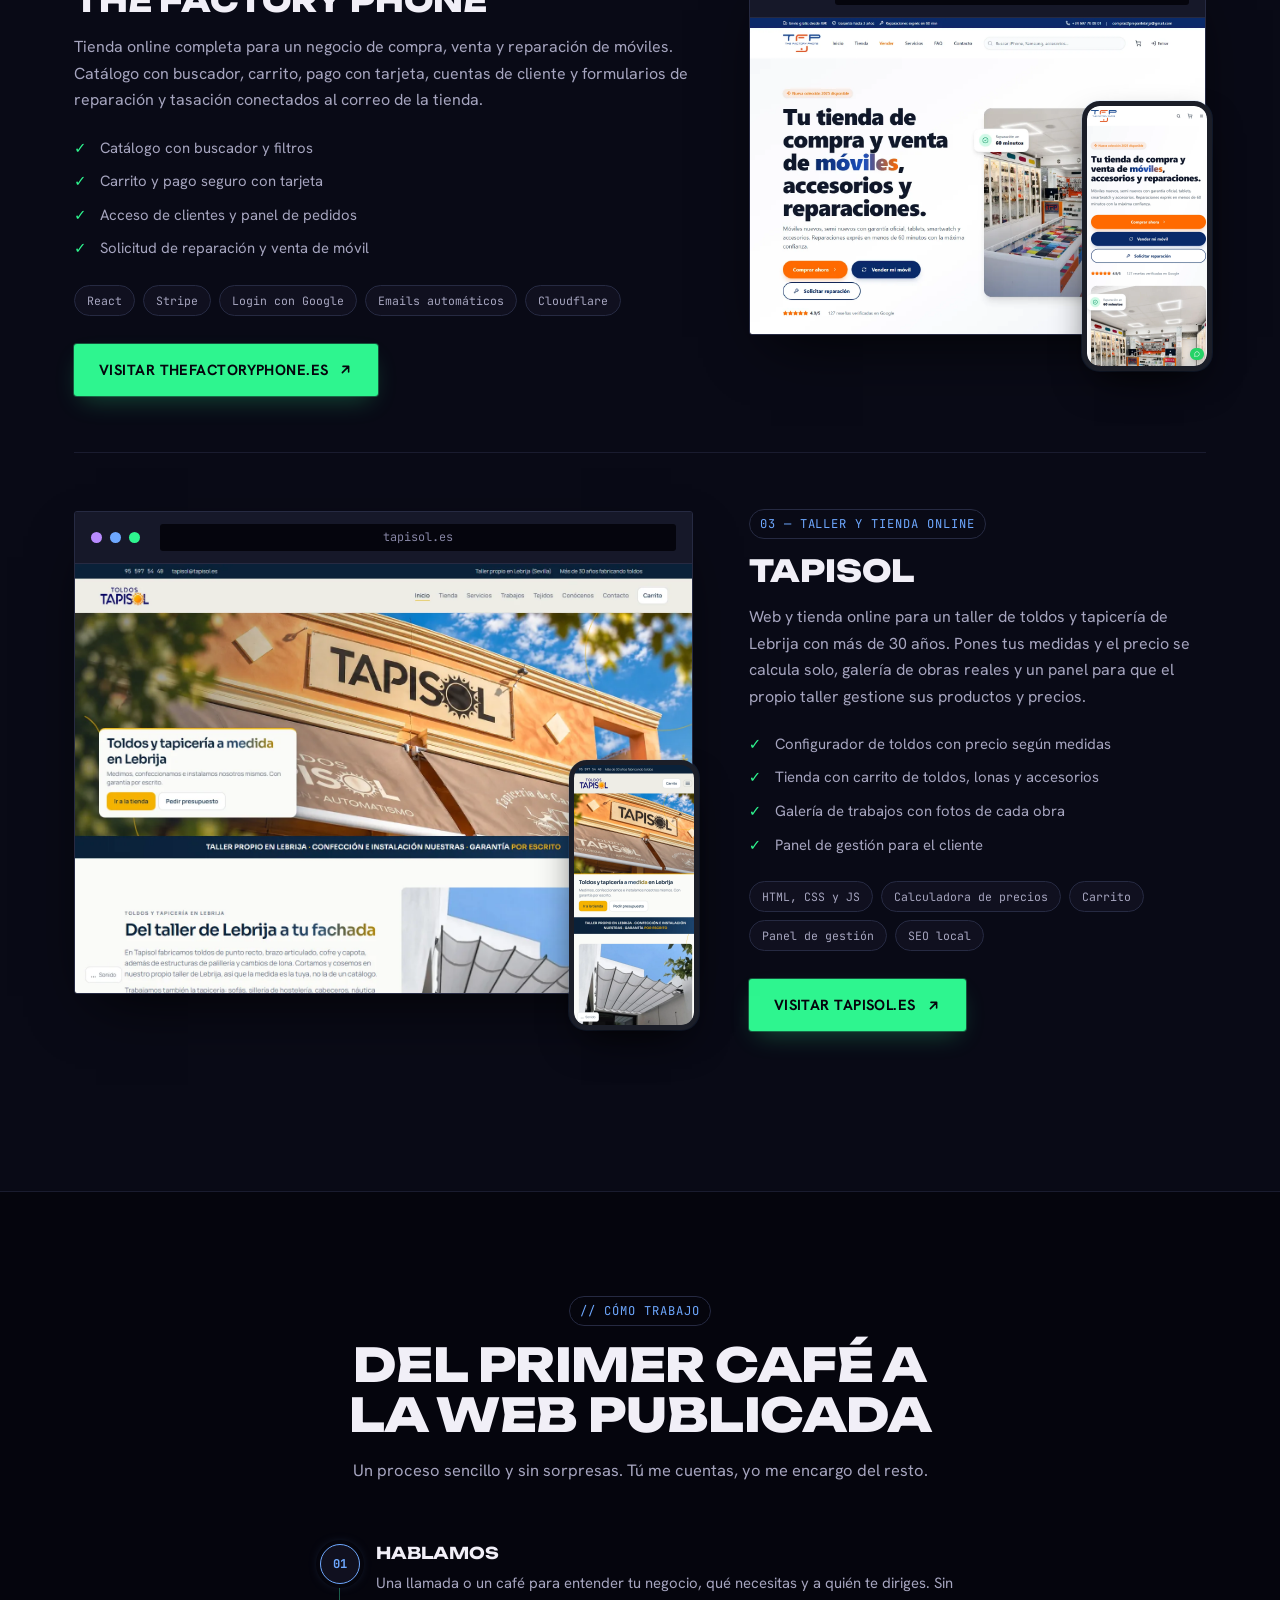
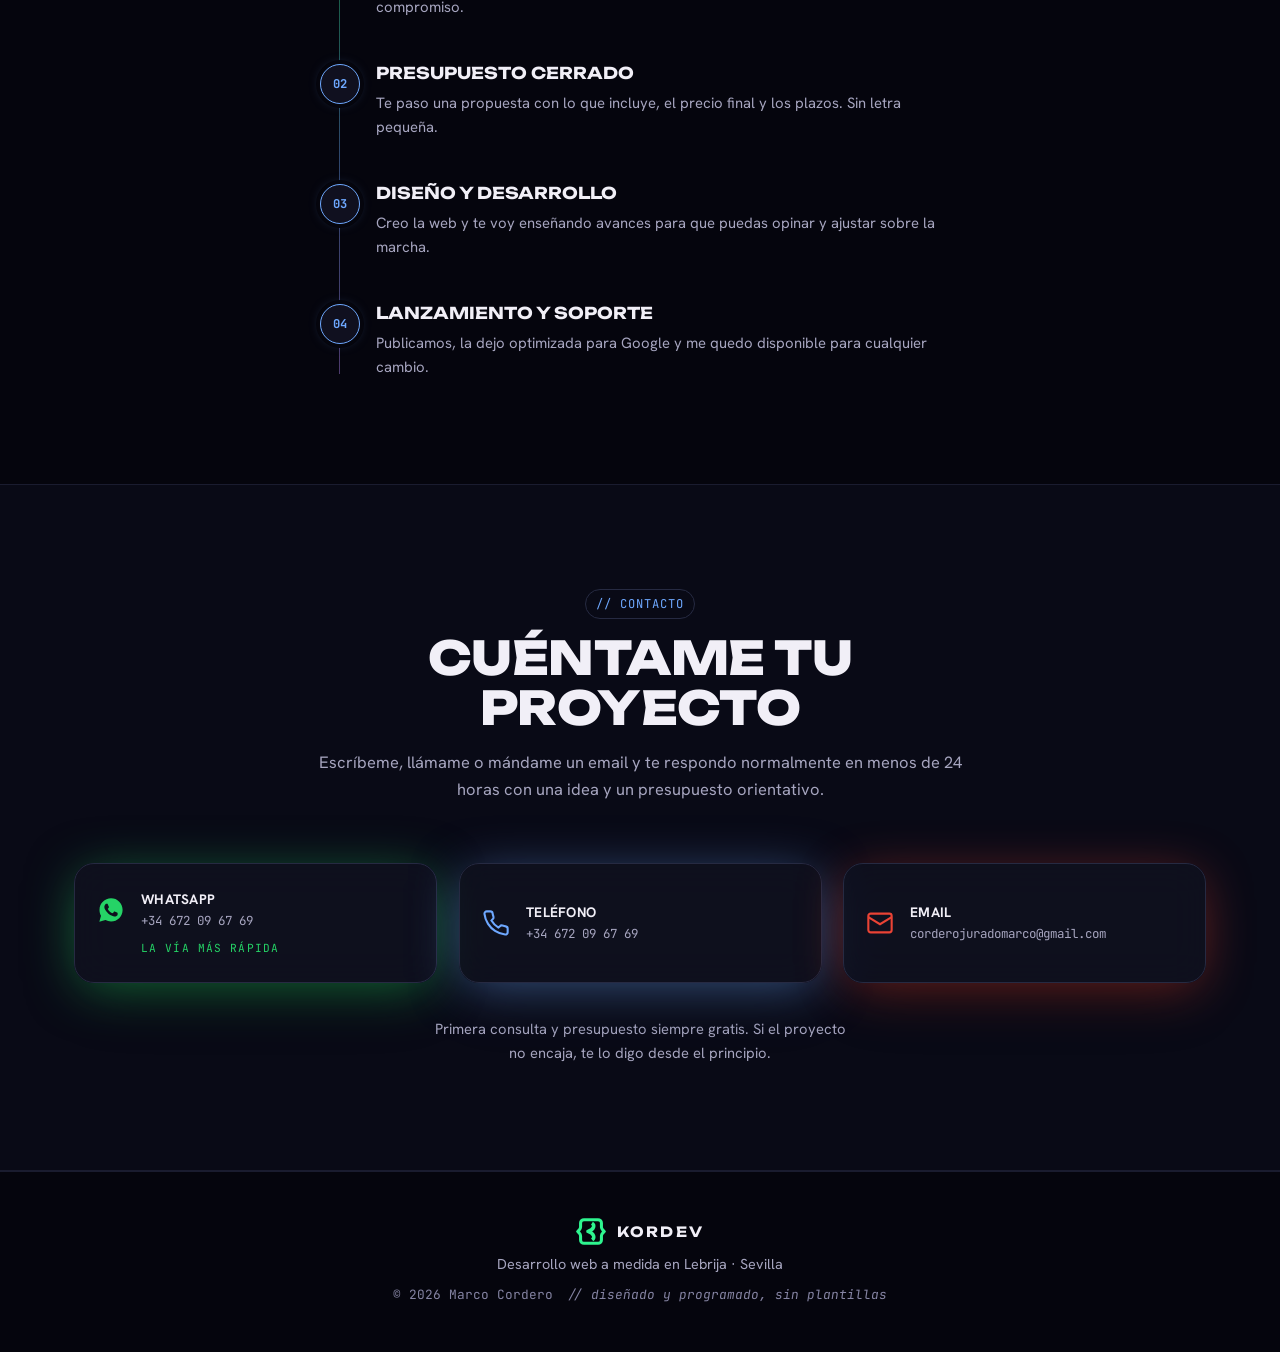
==== commit a5b0a201: "SEO: canonical, OG, datos estructurados, sitemap y robots a www.kordev.es kordev.es responde 308 a w" ====
--- a/index.html
+++ b/index.html
@@ -7,16 +7,16 @@
 <meta name="description" content="Desarrollador web freelance en Lebrija, Sevilla. Diseño y programo webs, tiendas online y landing pages rápidas, cuidadas y pensadas para vender. Pide presupuesto sin compromiso.">
 <meta name="theme-color" content="#05050c">
 <meta name="author" content="Marco Cordero">
-<link rel="canonical" href="https://kordev.es/">
+<link rel="canonical" href="https://www.kordev.es/">
 
 <!-- Open Graph / redes sociales y WhatsApp -->
 <meta property="og:type" content="website">
 <meta property="og:locale" content="es_ES">
 <meta property="og:site_name" content="kordev">
-<meta property="og:url" content="https://kordev.es/">
+<meta property="og:url" content="https://www.kordev.es/">
 <meta property="og:title" content="kordev — Webs que no solo se ven bien: te traen clientes">
 <meta property="og:description" content="Páginas web, tiendas online y landings a medida. Desarrollo web en Lebrija, Sevilla.">
-<meta property="og:image" content="https://kordev.es/assets/img/og.png">
+<meta property="og:image" content="https://www.kordev.es/assets/img/og.png">
 <meta property="og:image:width" content="1200">
 <meta property="og:image:height" content="630">
 <meta name="twitter:card" content="summary_large_image">
@@ -449,8 +449,8 @@
   "@type": "ProfessionalService",
   "name": "kordev — Marco Cordero",
   "description": "Desarrollo de páginas web, tiendas online y landing pages a medida.",
-  "url": "https://kordev.es/",
-  "image": "https://kordev.es/assets/img/og.png",
+  "url": "https://www.kordev.es/",
+  "image": "https://www.kordev.es/assets/img/og.png",
   "email": "corderojuradomarco@gmail.com",
   "telephone": "+34672096769",
   "priceRange": "€€",
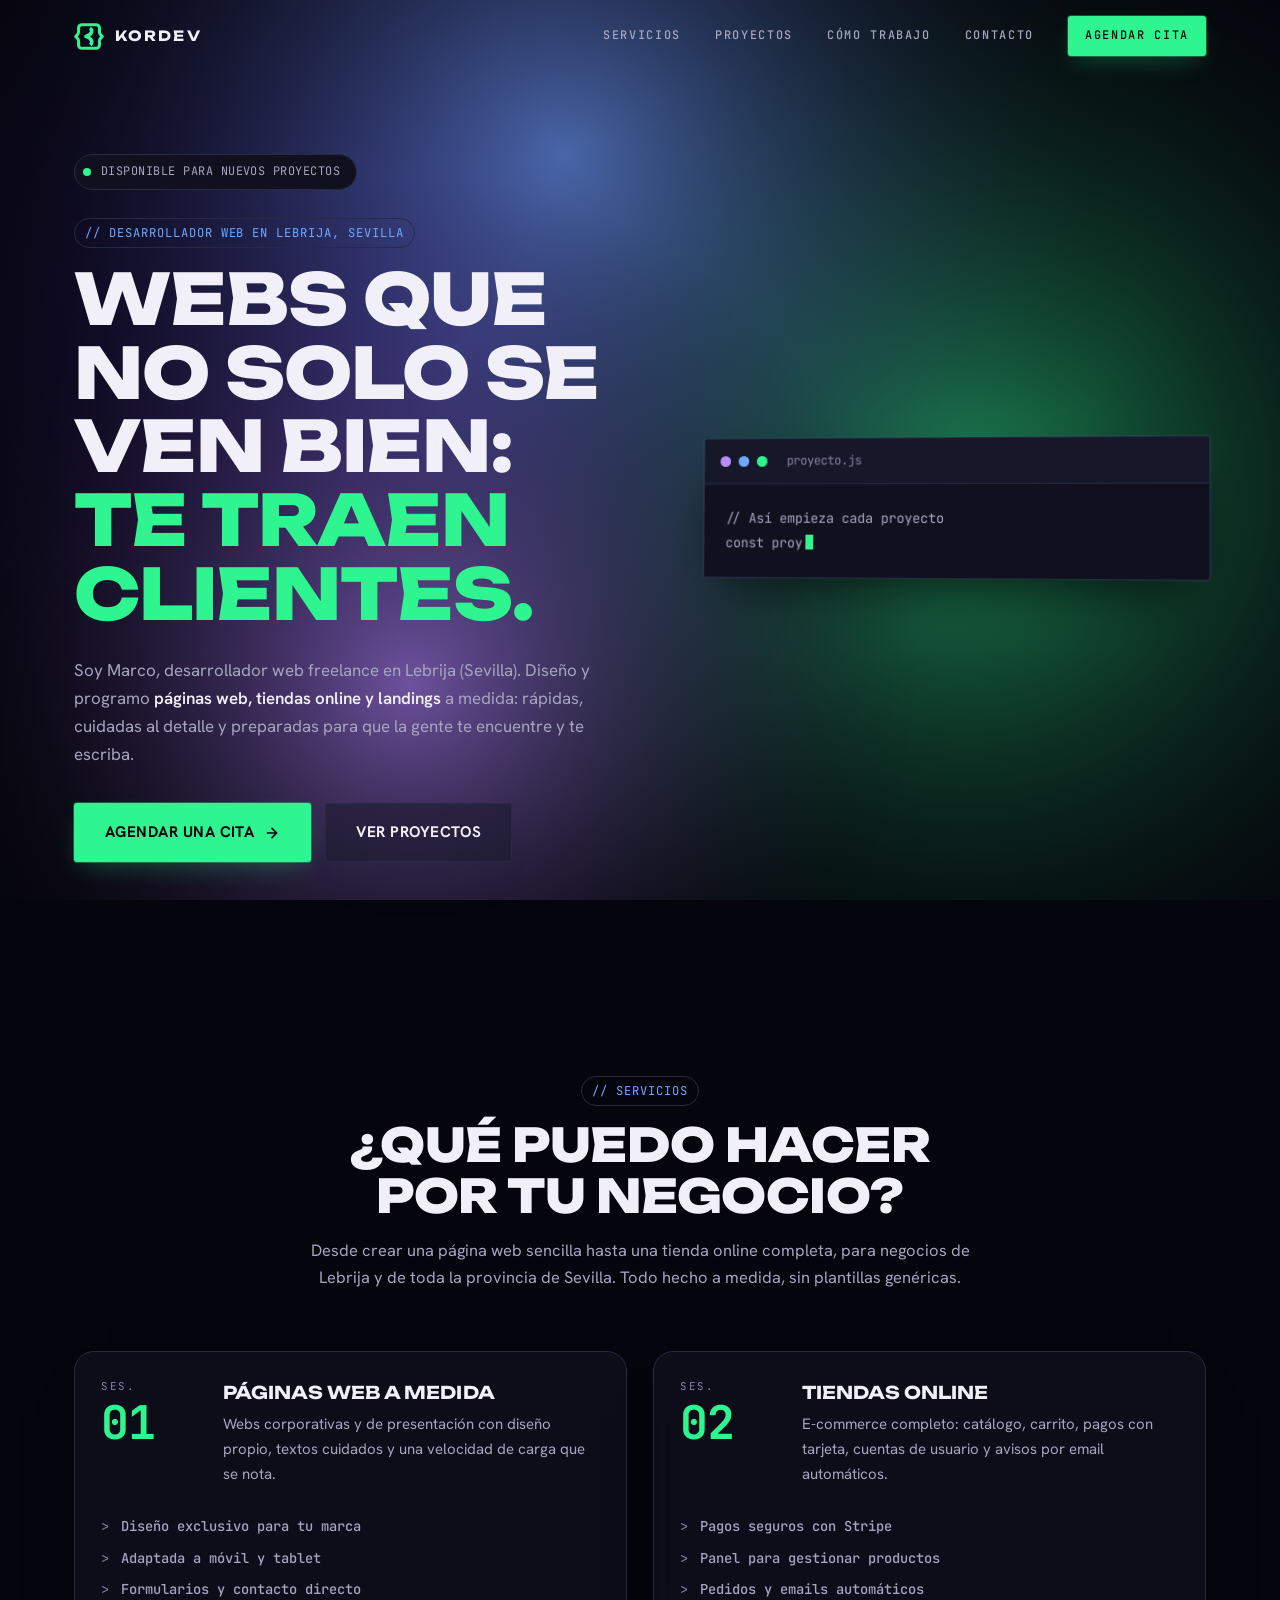
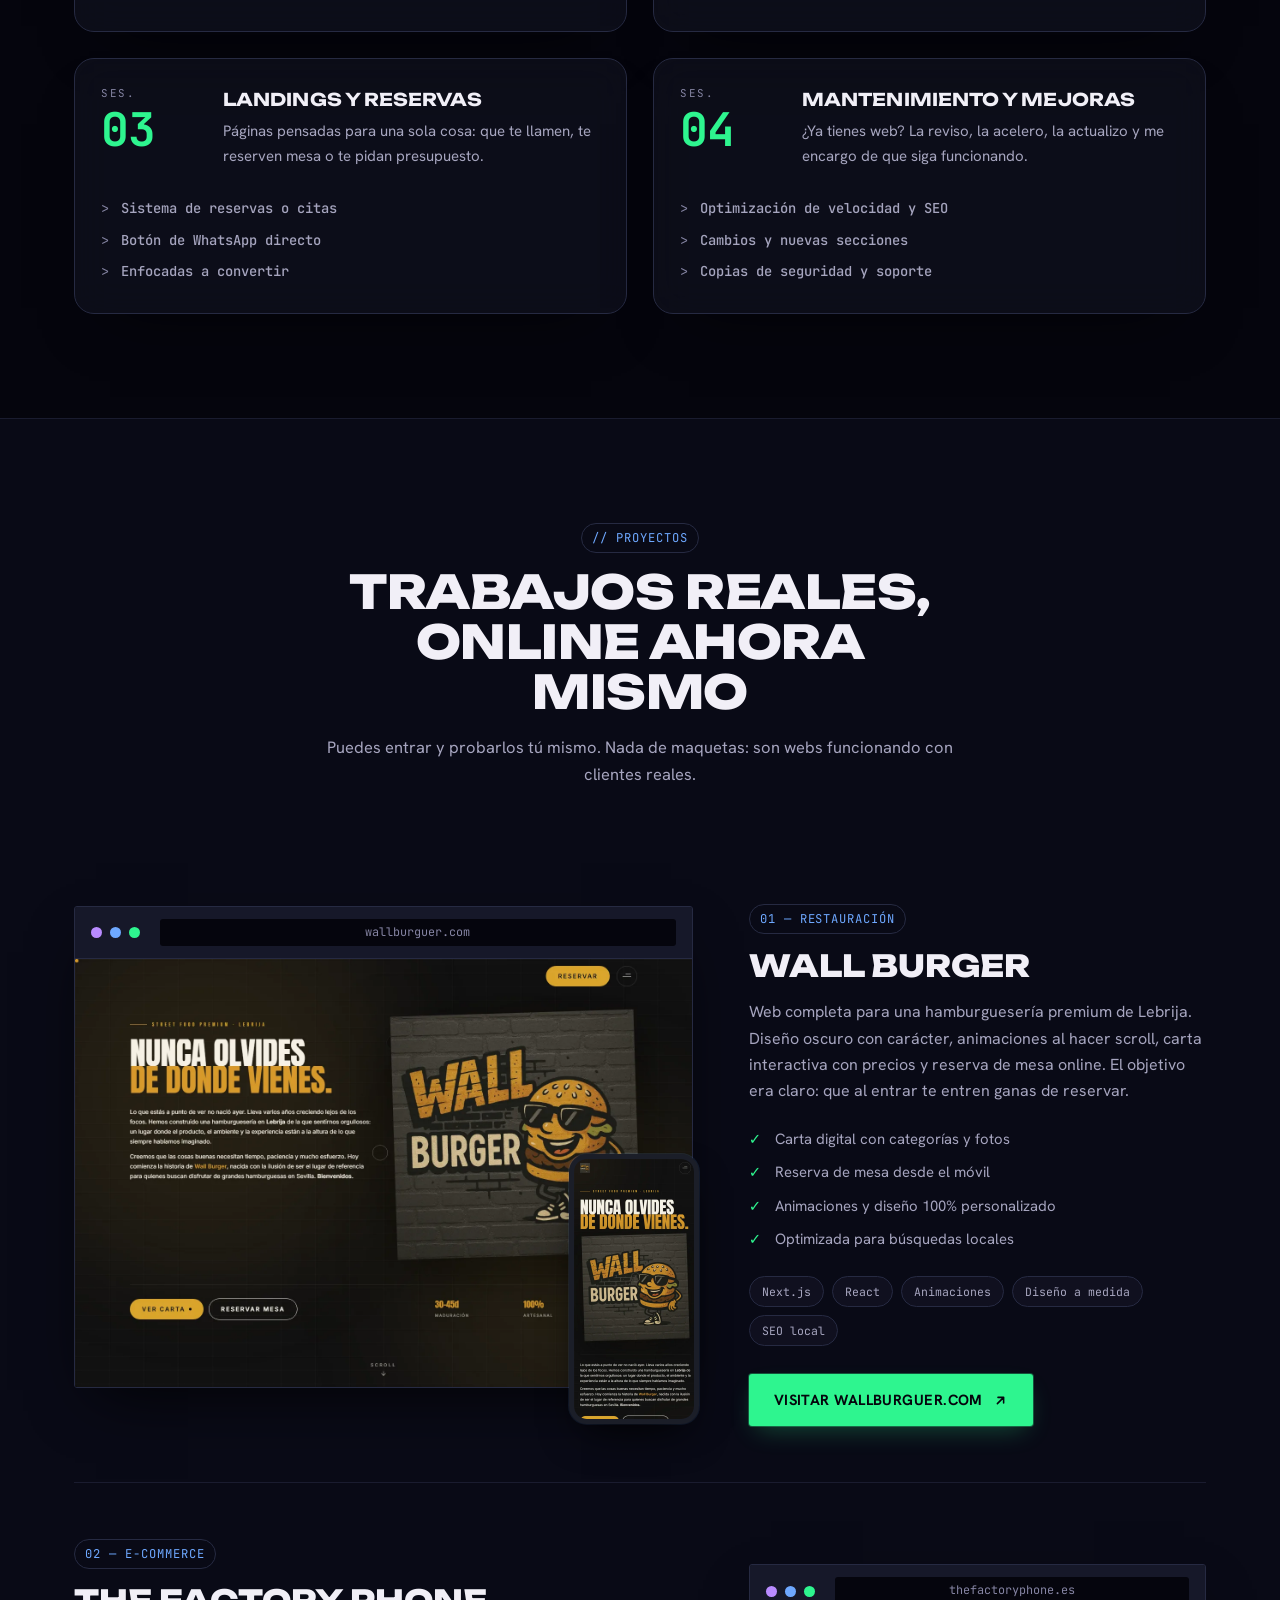
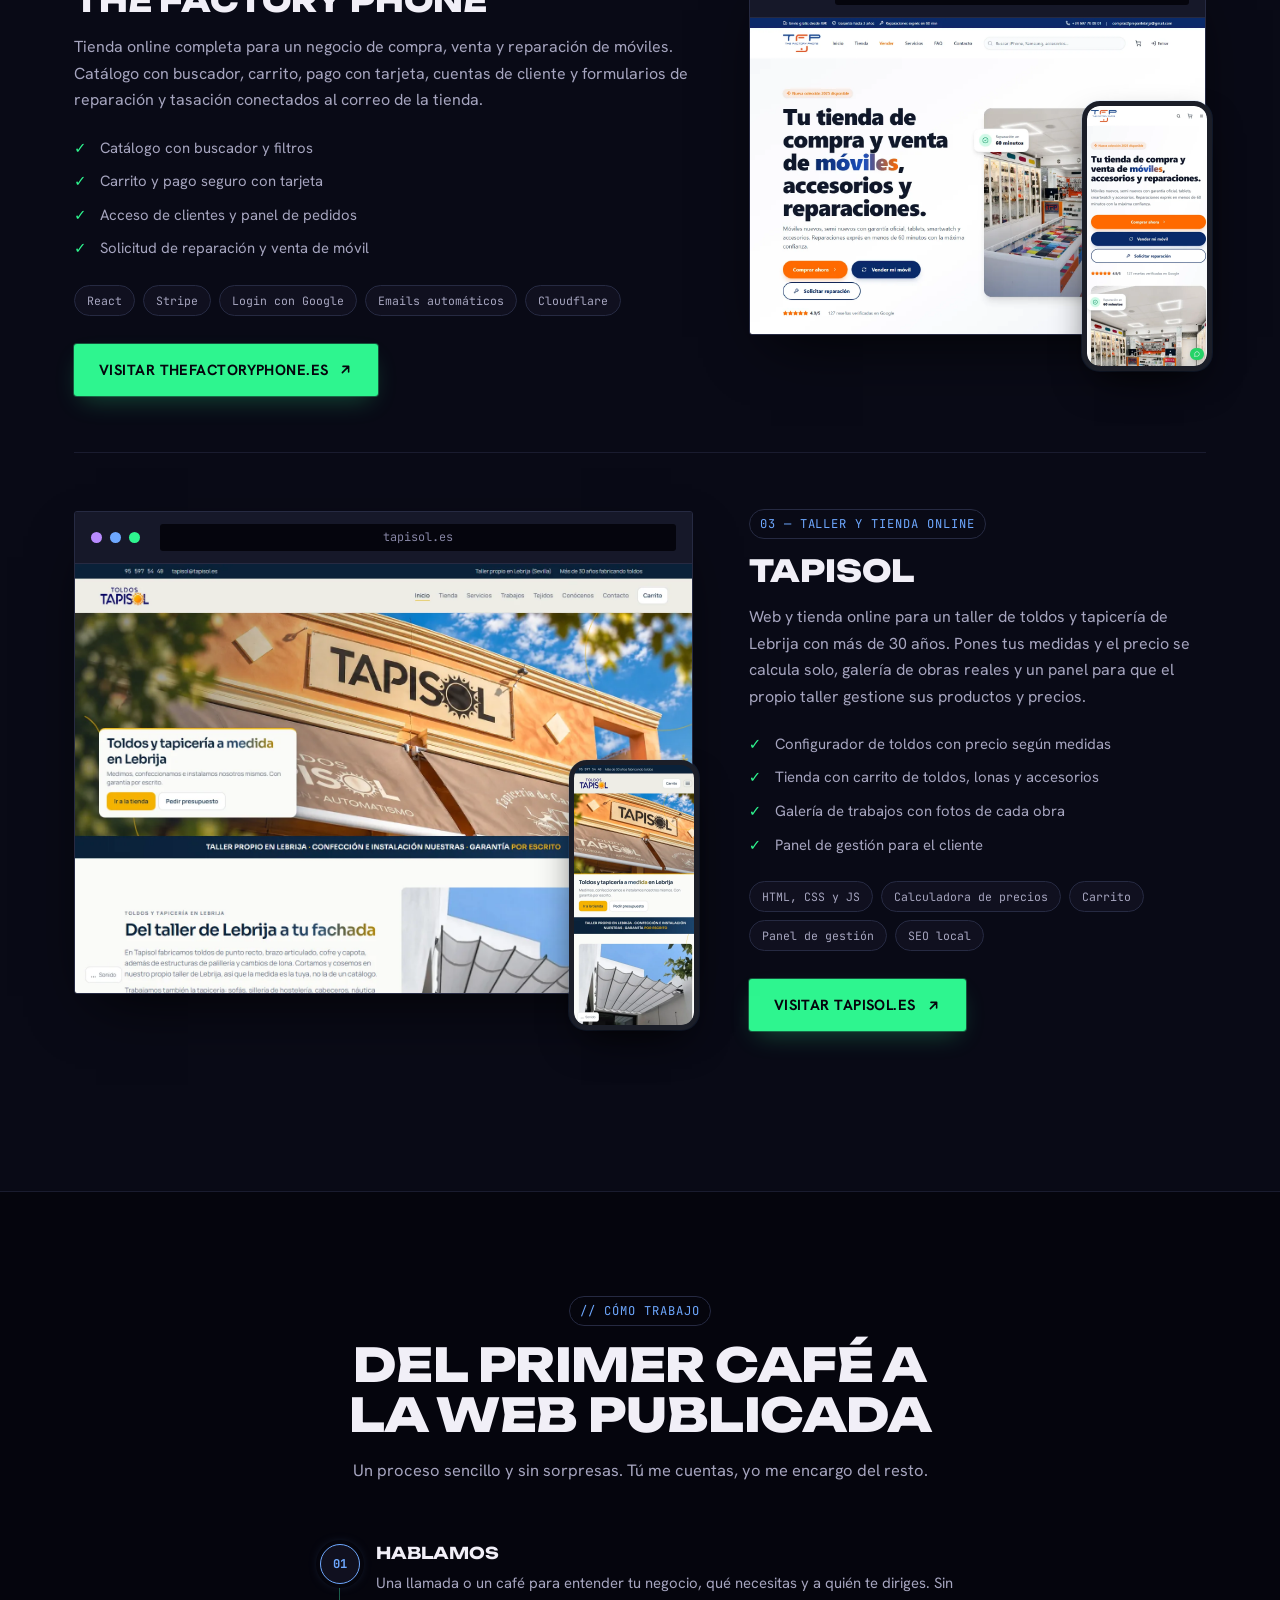
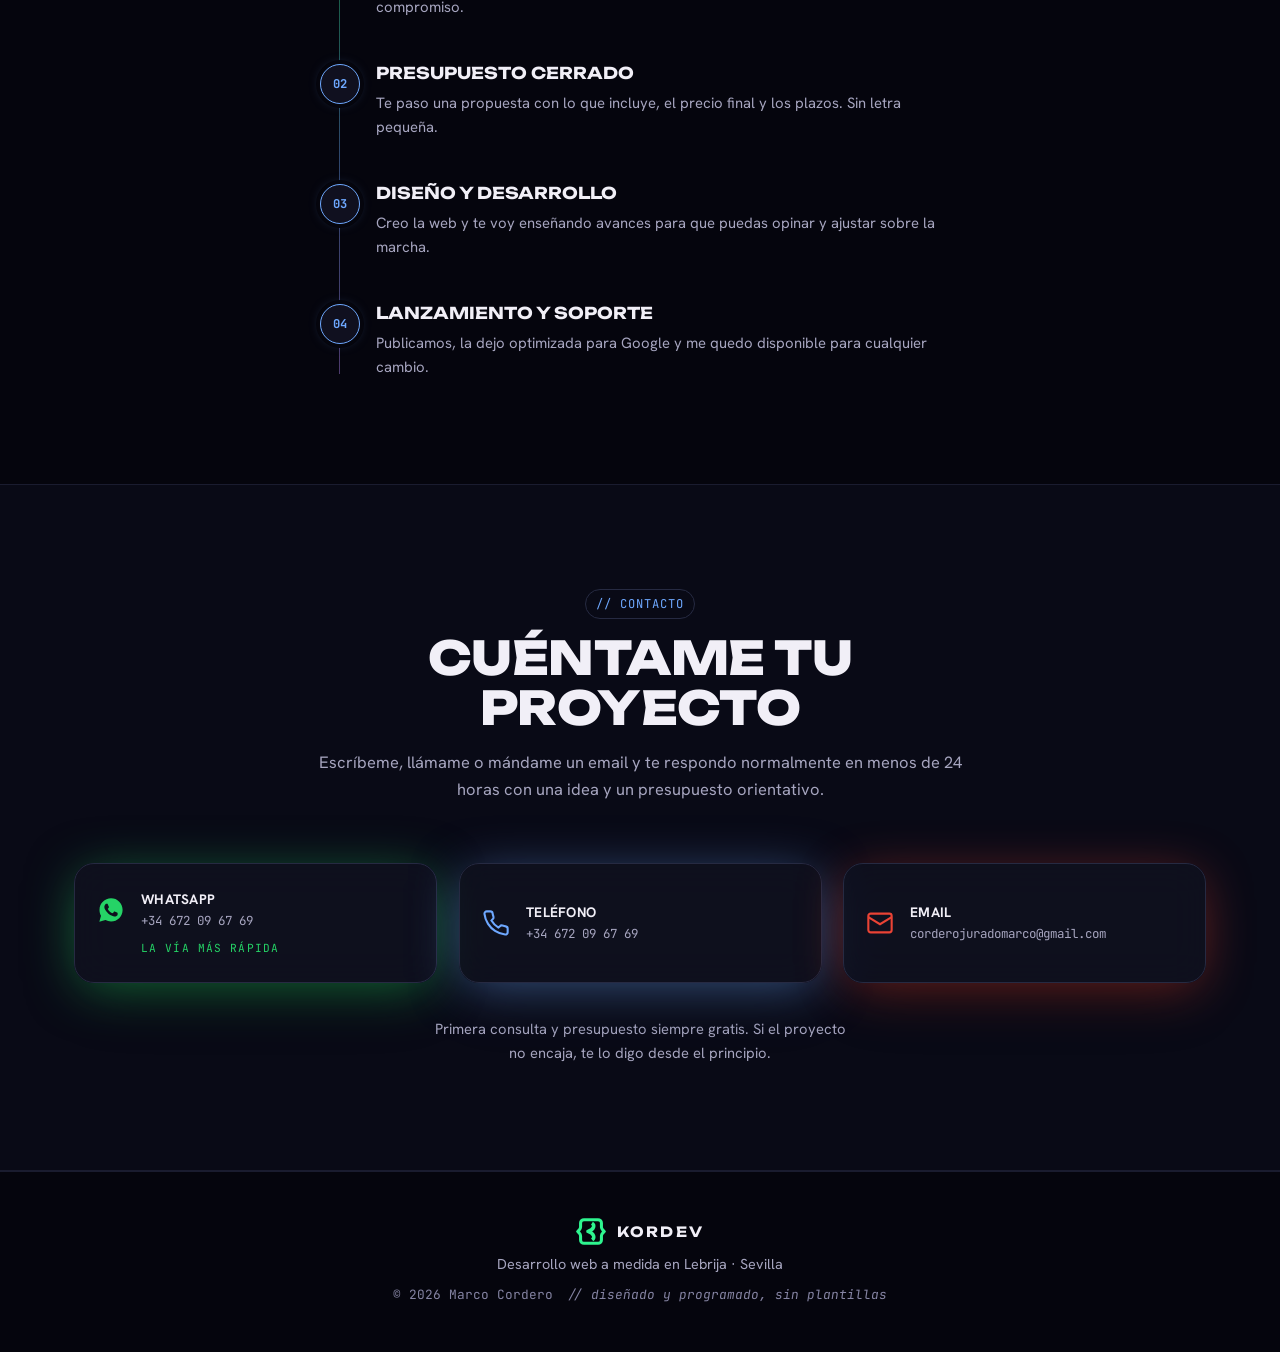
==== commit c72d3e4c: "Rendimiento y accesibilidad: capturas móviles a tamaño real y botón de menú de 44px - Las 3 capturas" ====
--- a/index.html
+++ b/index.html
@@ -24,7 +24,7 @@
 <link rel="preconnect" href="https://fonts.googleapis.com">
 <link rel="preconnect" href="https://fonts.gstatic.com" crossorigin>
 <link href="https://fonts.googleapis.com/css2?family=Unbounded:wght@400;500;600;700;800;900&family=Hanken+Grotesk:wght@400;500;600;700;800&family=JetBrains+Mono:wght@400;500;700&display=swap" rel="stylesheet">
-<link rel="stylesheet" href="assets/css/styles.css?v=20260915a">
+<link rel="stylesheet" href="assets/css/styles.css?v=20261016a">
 <link rel="icon" href="favicon.svg" type="image/svg+xml">
 <link rel="icon" href="favicon-48.png" sizes="48x48" type="image/png">
 <link rel="icon" href="favicon-32.png" sizes="32x32" type="image/png">
@@ -227,7 +227,7 @@
           </a>
         </div>
         <div class="phone">
-          <img src="assets/img/wallburguer-mobile.webp" alt="Wall Burger en versión móvil" loading="lazy">
+          <img src="assets/img/wallburguer-mobile.webp" alt="Wall Burger en versión móvil" loading="lazy" width="480" height="1040">
         </div>
       </div>
 
@@ -269,7 +269,7 @@
           </a>
         </div>
         <div class="phone">
-          <img src="assets/img/thefactoryphone-mobile.webp" alt="The Factory Phone en versión móvil" loading="lazy">
+          <img src="assets/img/thefactoryphone-mobile.webp" alt="The Factory Phone en versión móvil" loading="lazy" width="480" height="1040">
         </div>
       </div>
 
@@ -311,7 +311,7 @@
           </a>
         </div>
         <div class="phone">
-          <img src="assets/img/tapisol-mobile.webp" alt="Tapisol en versión móvil" loading="lazy">
+          <img src="assets/img/tapisol-mobile.webp" alt="Tapisol en versión móvil" loading="lazy" width="480" height="1040">
         </div>
       </div>
 
--- a/assets/css/styles.css
+++ b/assets/css/styles.css
@@ -279,7 +279,7 @@
   display:none;
   flex-direction:column;
   gap:5px;
-  width:42px; height:42px;
+  width:44px; height:44px;
   align-items:center;
   justify-content:center;
   background:transparent;
@@ -677,6 +677,8 @@
 }
 .phone img{
   border-radius:12px;
+  width:100%;
+  height:auto;
   aspect-ratio:480/1040;
   object-fit:cover;
   object-position:top center;
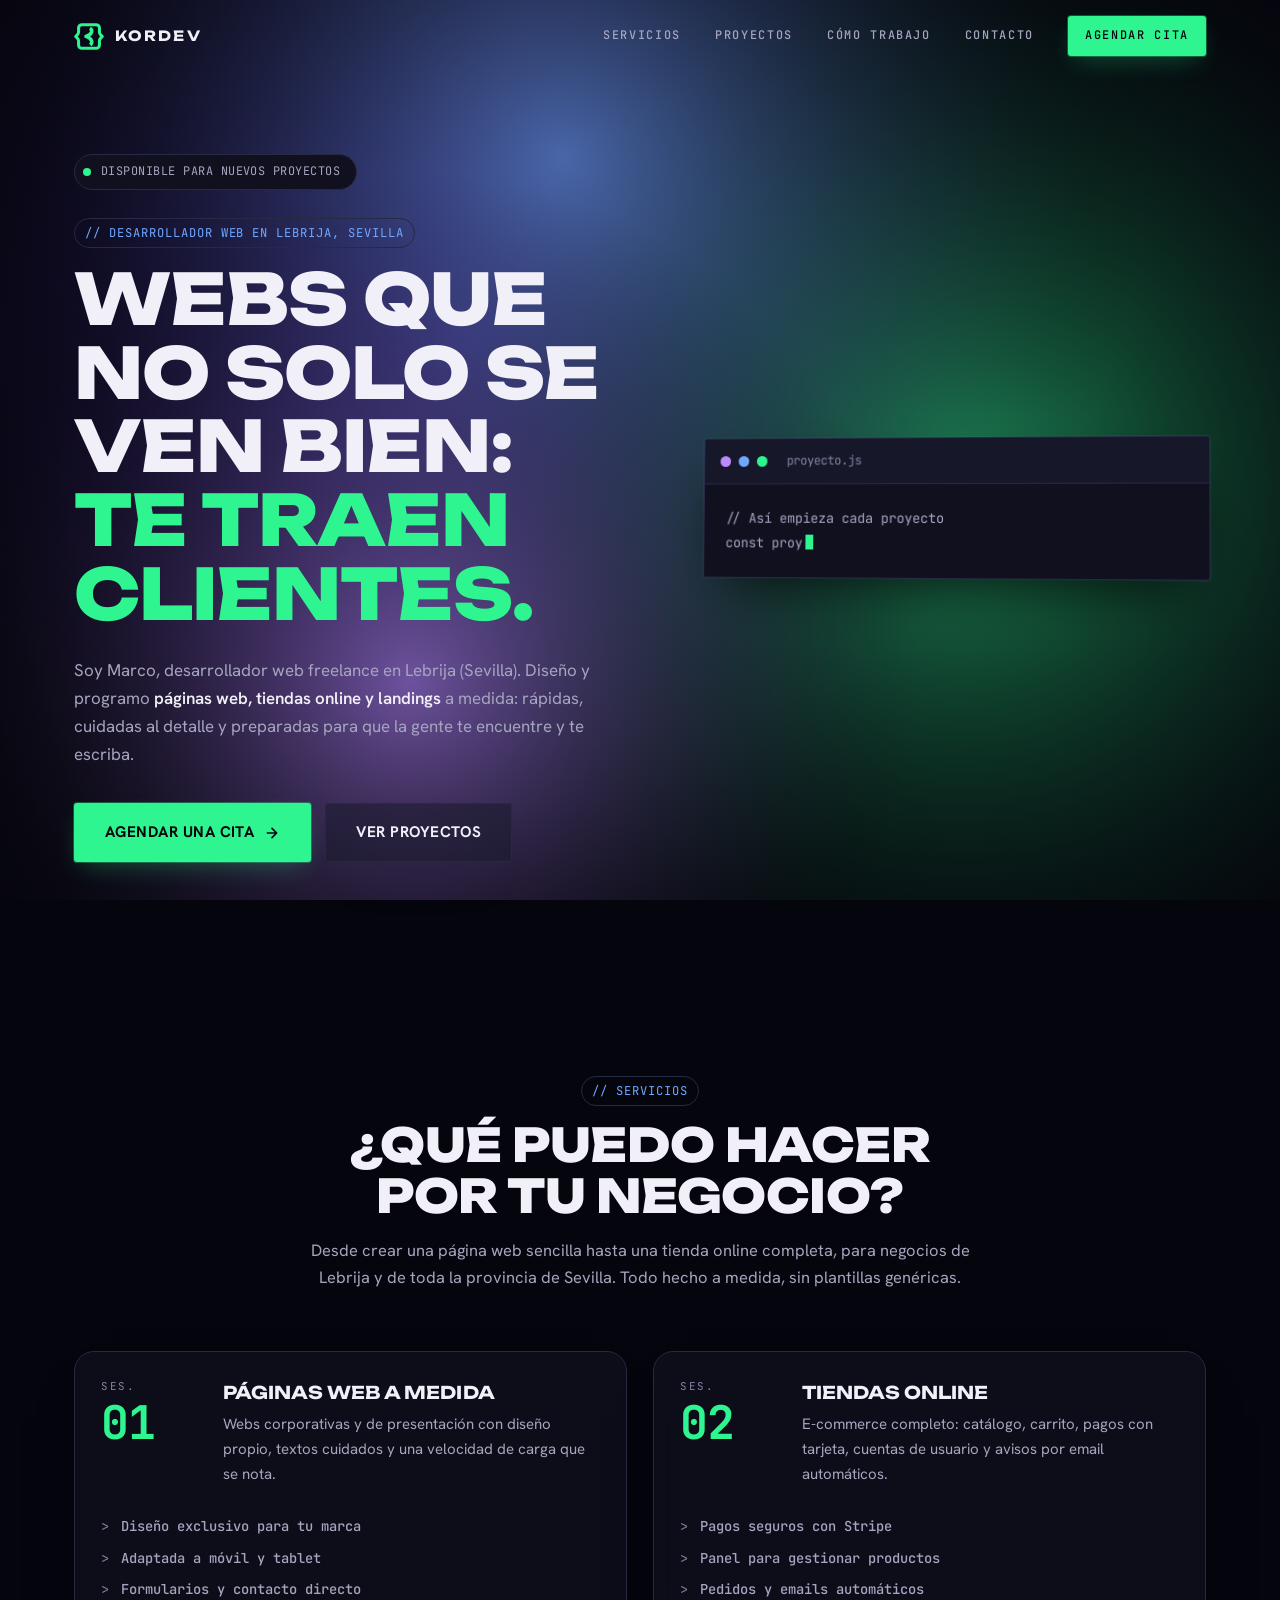
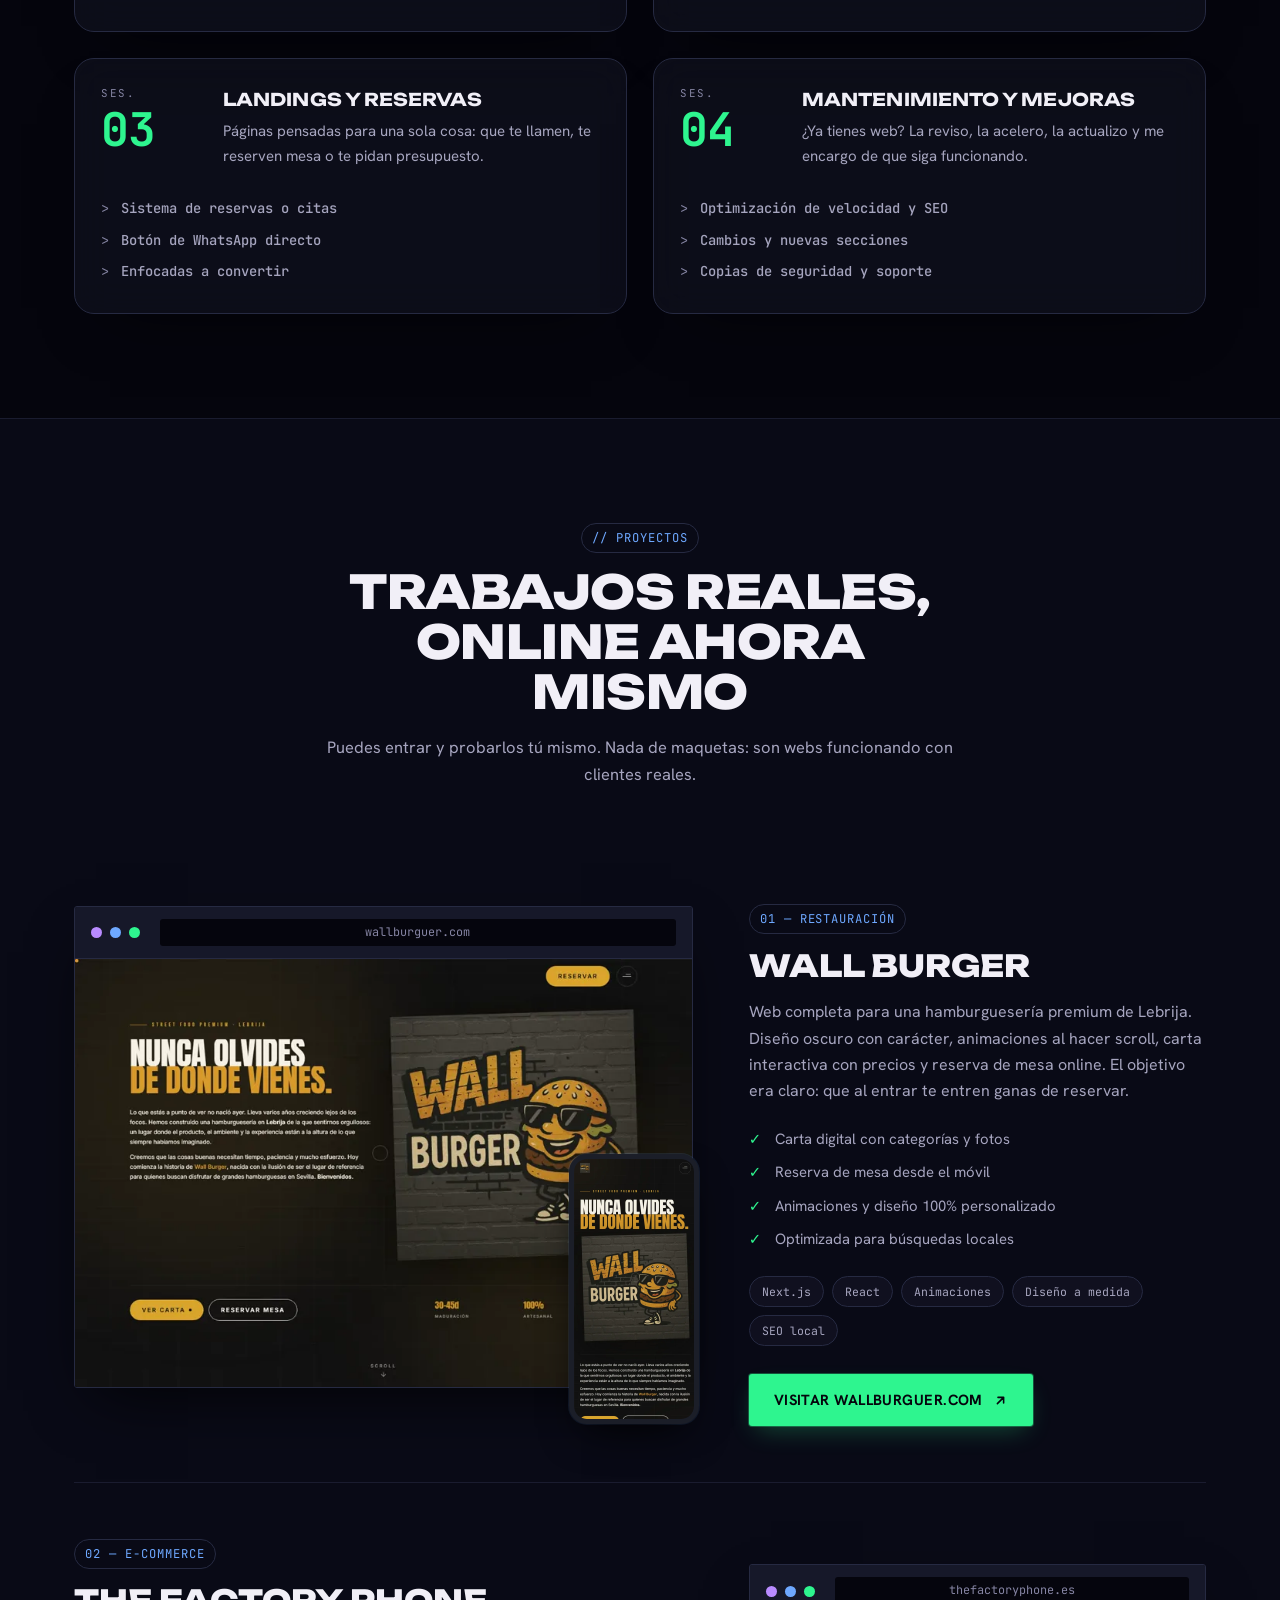
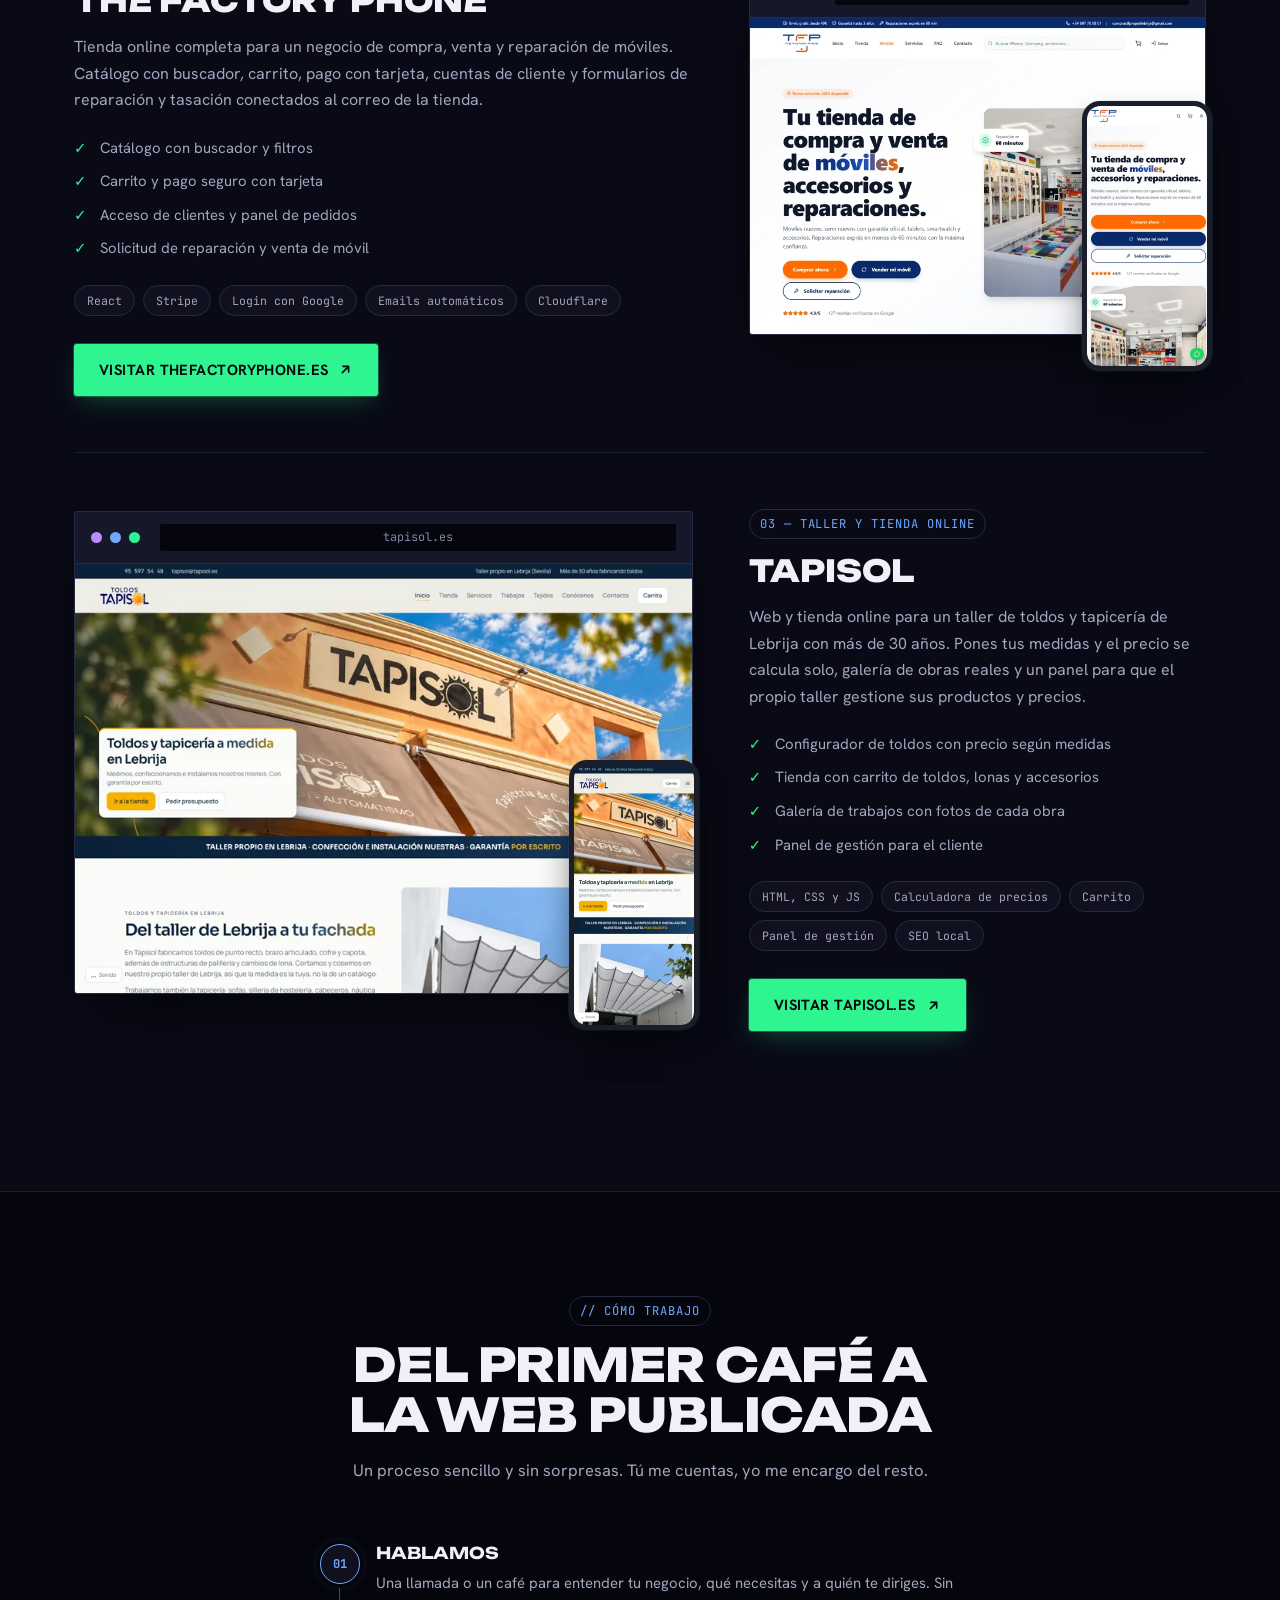
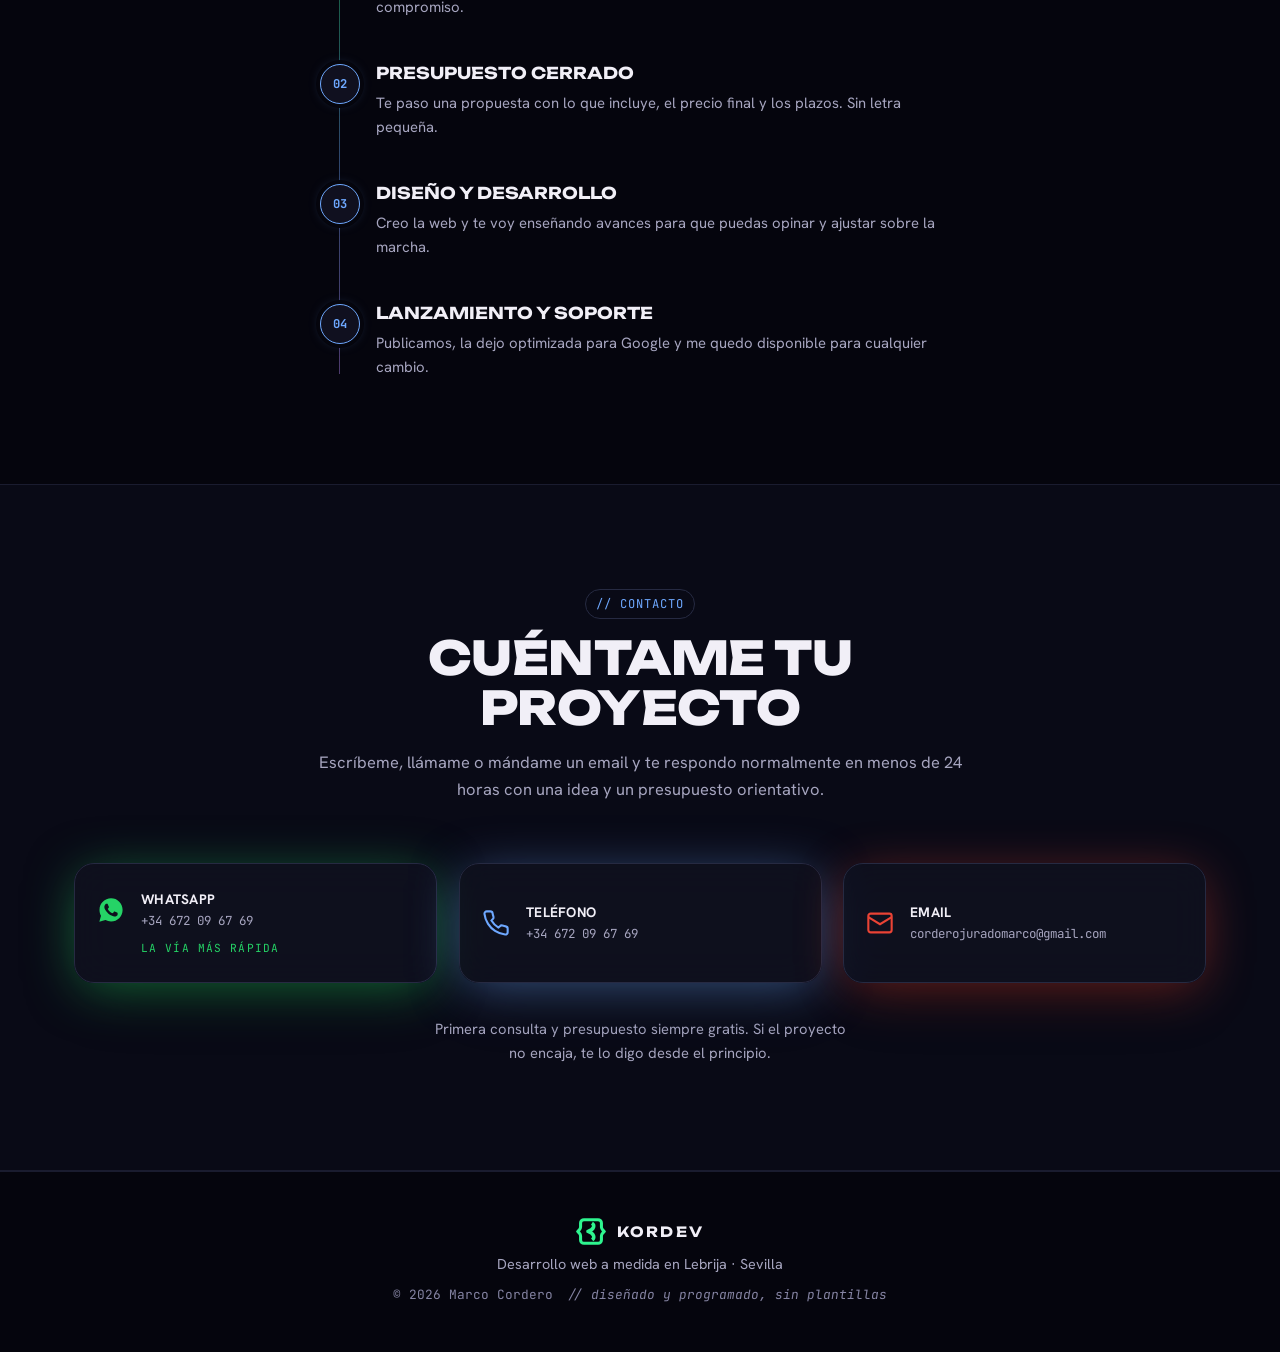
==== commit ddc09f26: "Capturas de escritorio: srcset de 800px para el móvil Las capturas de 1440px se bajaban enteras en e" ====
--- a/index.html
+++ b/index.html
@@ -222,7 +222,9 @@
             <span class="browser__url">wallburguer.com</span>
           </div>
           <a class="browser__shot" href="https://www.wallburguer.com" target="_blank" rel="noopener">
-            <img src="assets/img/wallburguer.webp" alt="Página de inicio de Wall Burger, hamburguesería en Lebrija" loading="lazy" width="1440" height="1000">
+            <img src="assets/img/wallburguer.webp"
+                 srcset="assets/img/wallburguer-800.webp 800w, assets/img/wallburguer.webp 1440w"
+                 sizes="(max-width: 980px) 92vw, 620px" alt="Página de inicio de Wall Burger, hamburguesería en Lebrija" loading="lazy" width="1440" height="1000">
             <span class="browser__hover">Abrir web <svg width="14" height="14" viewBox="0 0 24 24" fill="none" stroke="currentColor" stroke-width="2.5" stroke-linecap="round" stroke-linejoin="round"><path d="M7 17 17 7M8 7h9v9"/></svg></span>
           </a>
         </div>
@@ -264,7 +266,9 @@
             <span class="browser__url">thefactoryphone.es</span>
           </div>
           <a class="browser__shot" href="https://www.thefactoryphone.es" target="_blank" rel="noopener">
-            <img src="assets/img/thefactoryphone.webp" alt="Página de inicio de The Factory Phone, tienda de móviles y reparaciones" loading="lazy" width="1440" height="1000">
+            <img src="assets/img/thefactoryphone.webp"
+                 srcset="assets/img/thefactoryphone-800.webp 800w, assets/img/thefactoryphone.webp 1440w"
+                 sizes="(max-width: 980px) 92vw, 620px" alt="Página de inicio de The Factory Phone, tienda de móviles y reparaciones" loading="lazy" width="1440" height="1000">
             <span class="browser__hover">Abrir web <svg width="14" height="14" viewBox="0 0 24 24" fill="none" stroke="currentColor" stroke-width="2.5" stroke-linecap="round" stroke-linejoin="round"><path d="M7 17 17 7M8 7h9v9"/></svg></span>
           </a>
         </div>
@@ -306,7 +310,9 @@
             <span class="browser__url">tapisol.es</span>
           </div>
           <a class="browser__shot" href="https://www.tapisol.es" target="_blank" rel="noopener">
-            <img src="assets/img/tapisol.webp" alt="Página de inicio de Tapisol, taller de toldos y tapicería en Lebrija" loading="lazy" width="1440" height="1000">
+            <img src="assets/img/tapisol.webp"
+                 srcset="assets/img/tapisol-800.webp 800w, assets/img/tapisol.webp 1440w"
+                 sizes="(max-width: 980px) 92vw, 620px" alt="Página de inicio de Tapisol, taller de toldos y tapicería en Lebrija" loading="lazy" width="1440" height="1000">
             <span class="browser__hover">Abrir web <svg width="14" height="14" viewBox="0 0 24 24" fill="none" stroke="currentColor" stroke-width="2.5" stroke-linecap="round" stroke-linejoin="round"><path d="M7 17 17 7M8 7h9v9"/></svg></span>
           </a>
         </div>
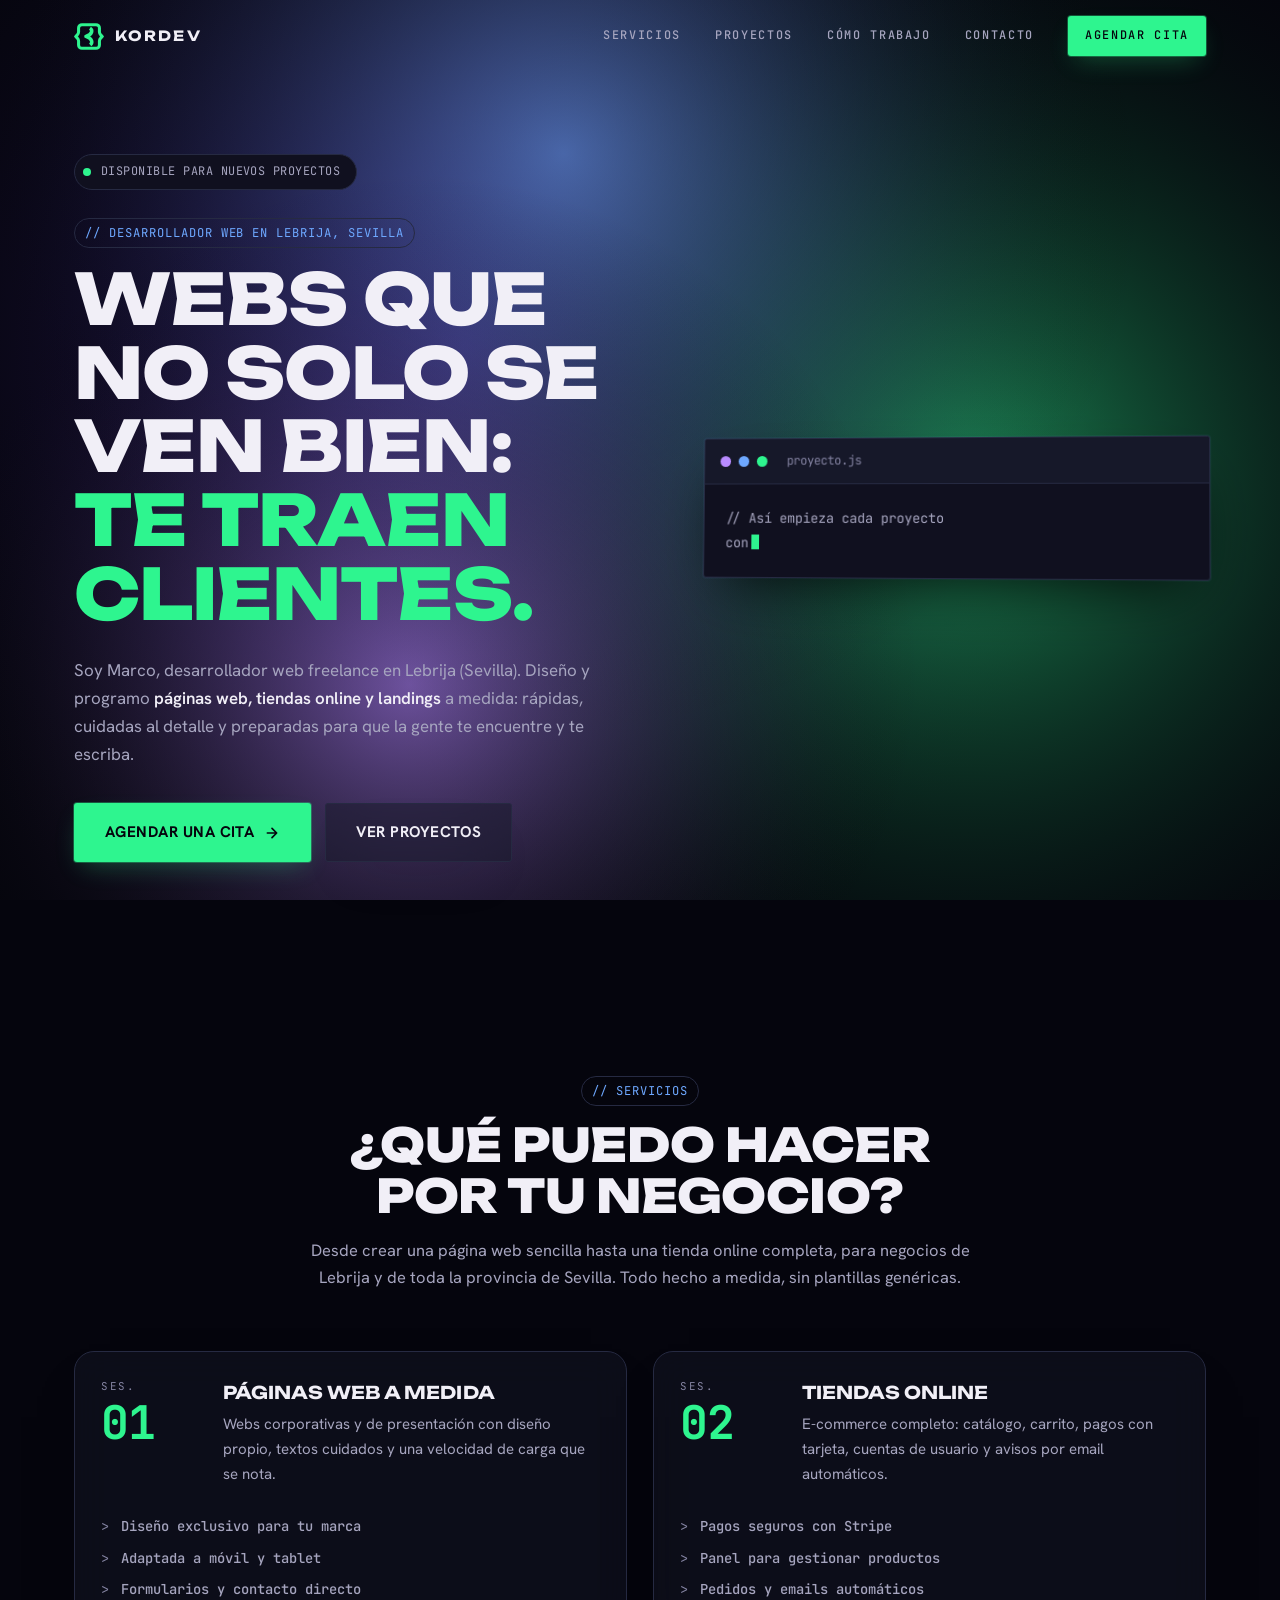
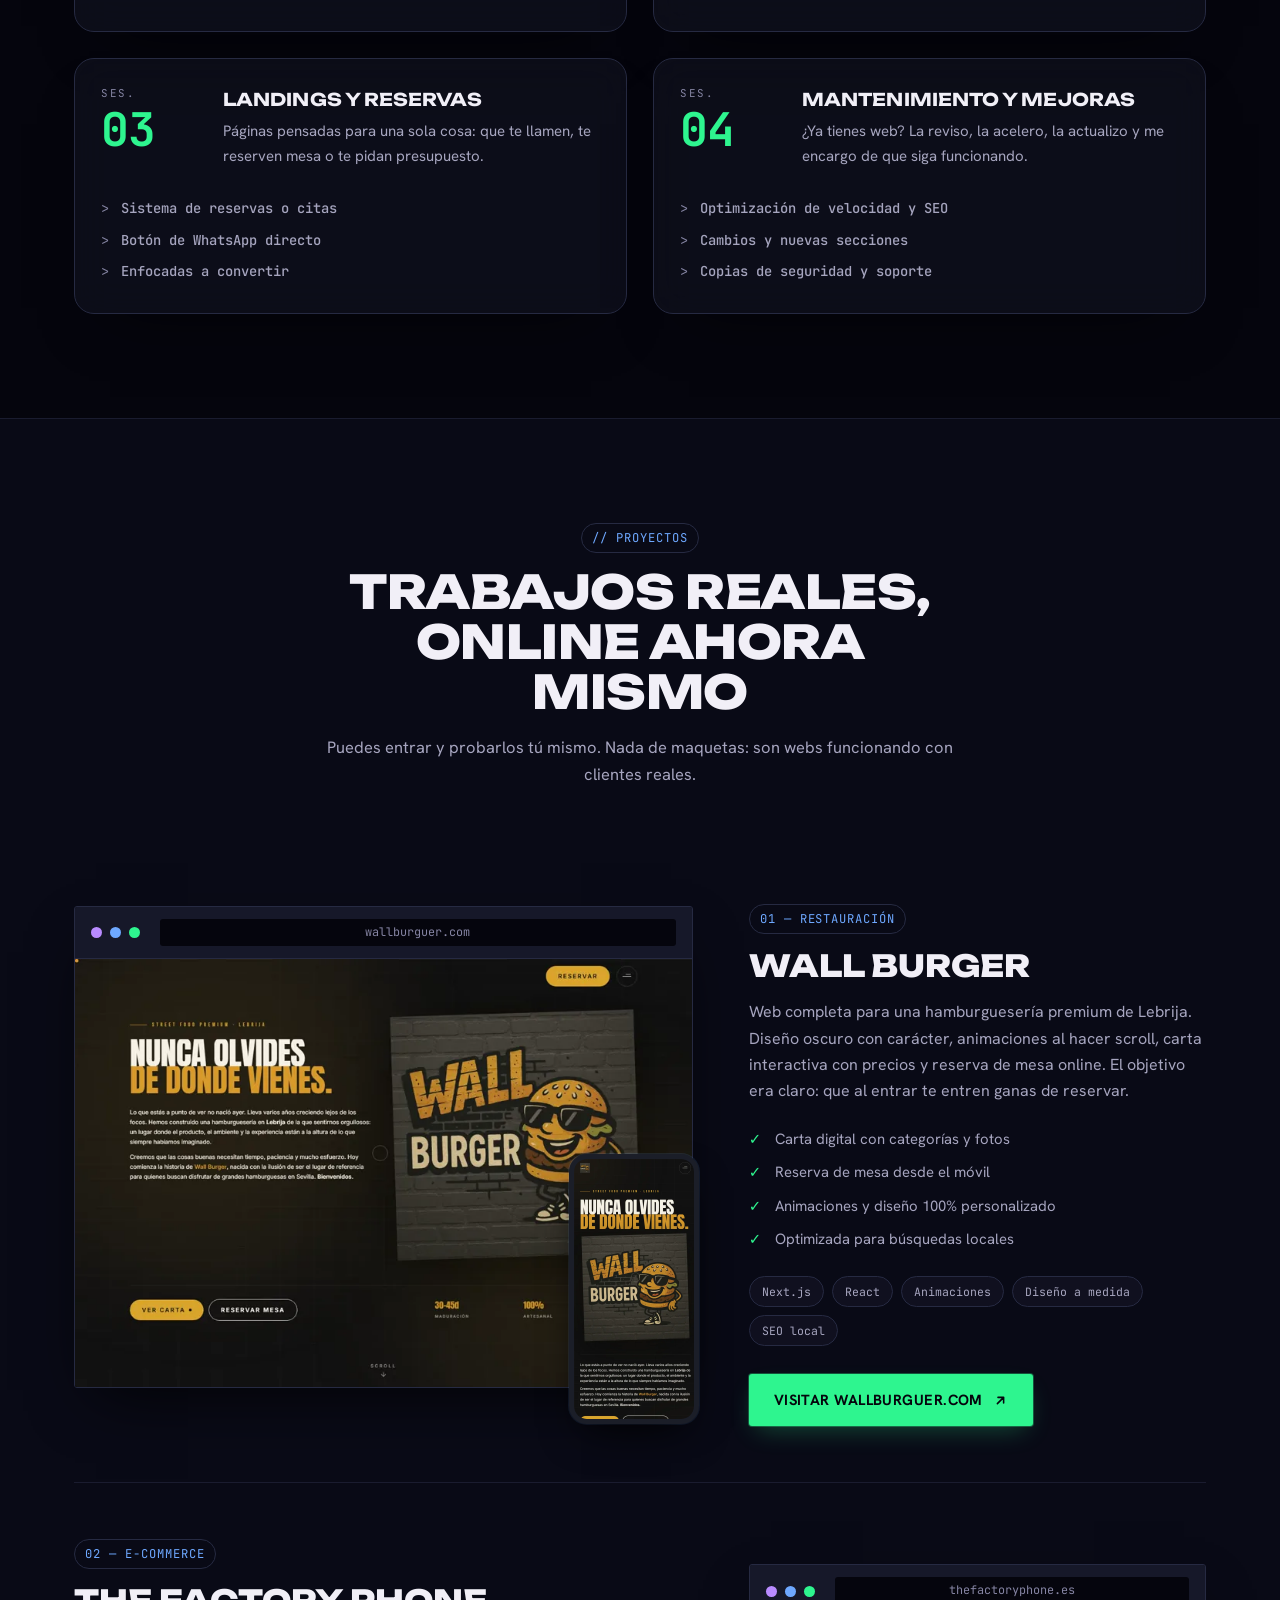
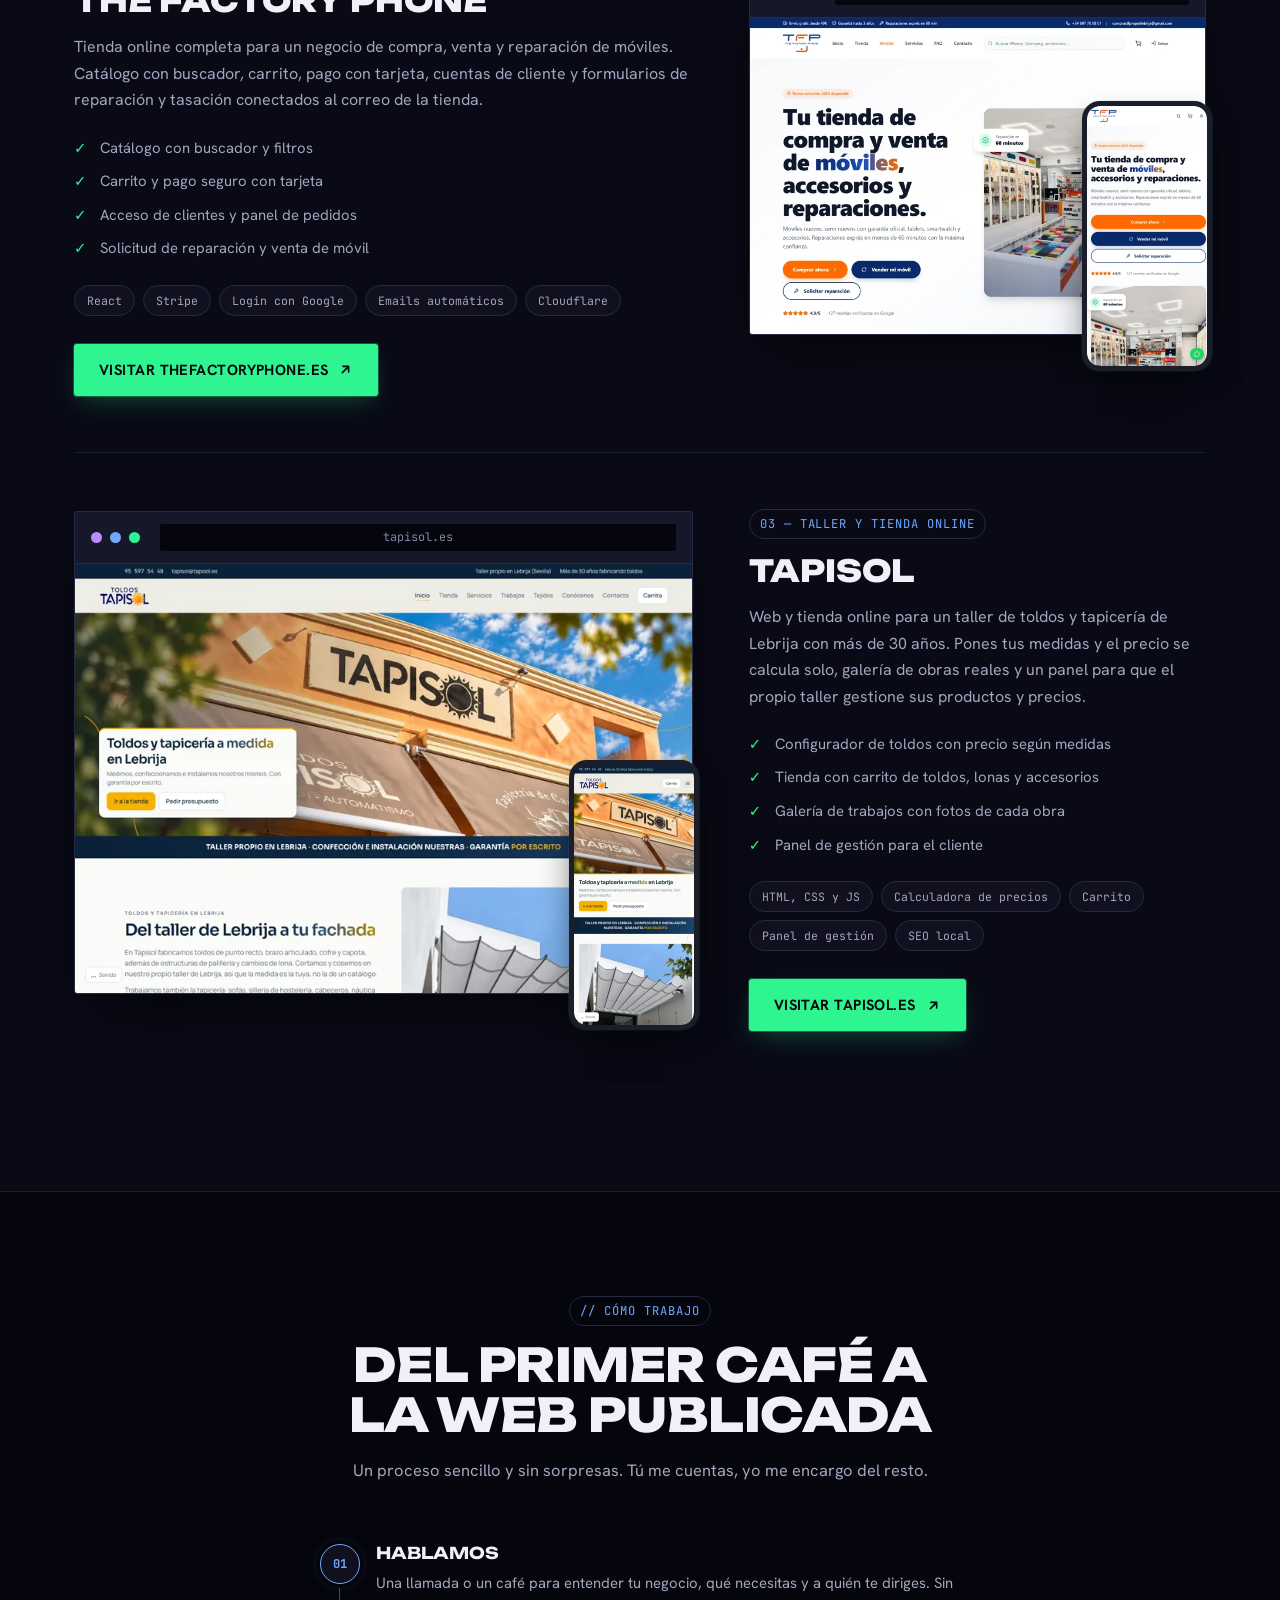
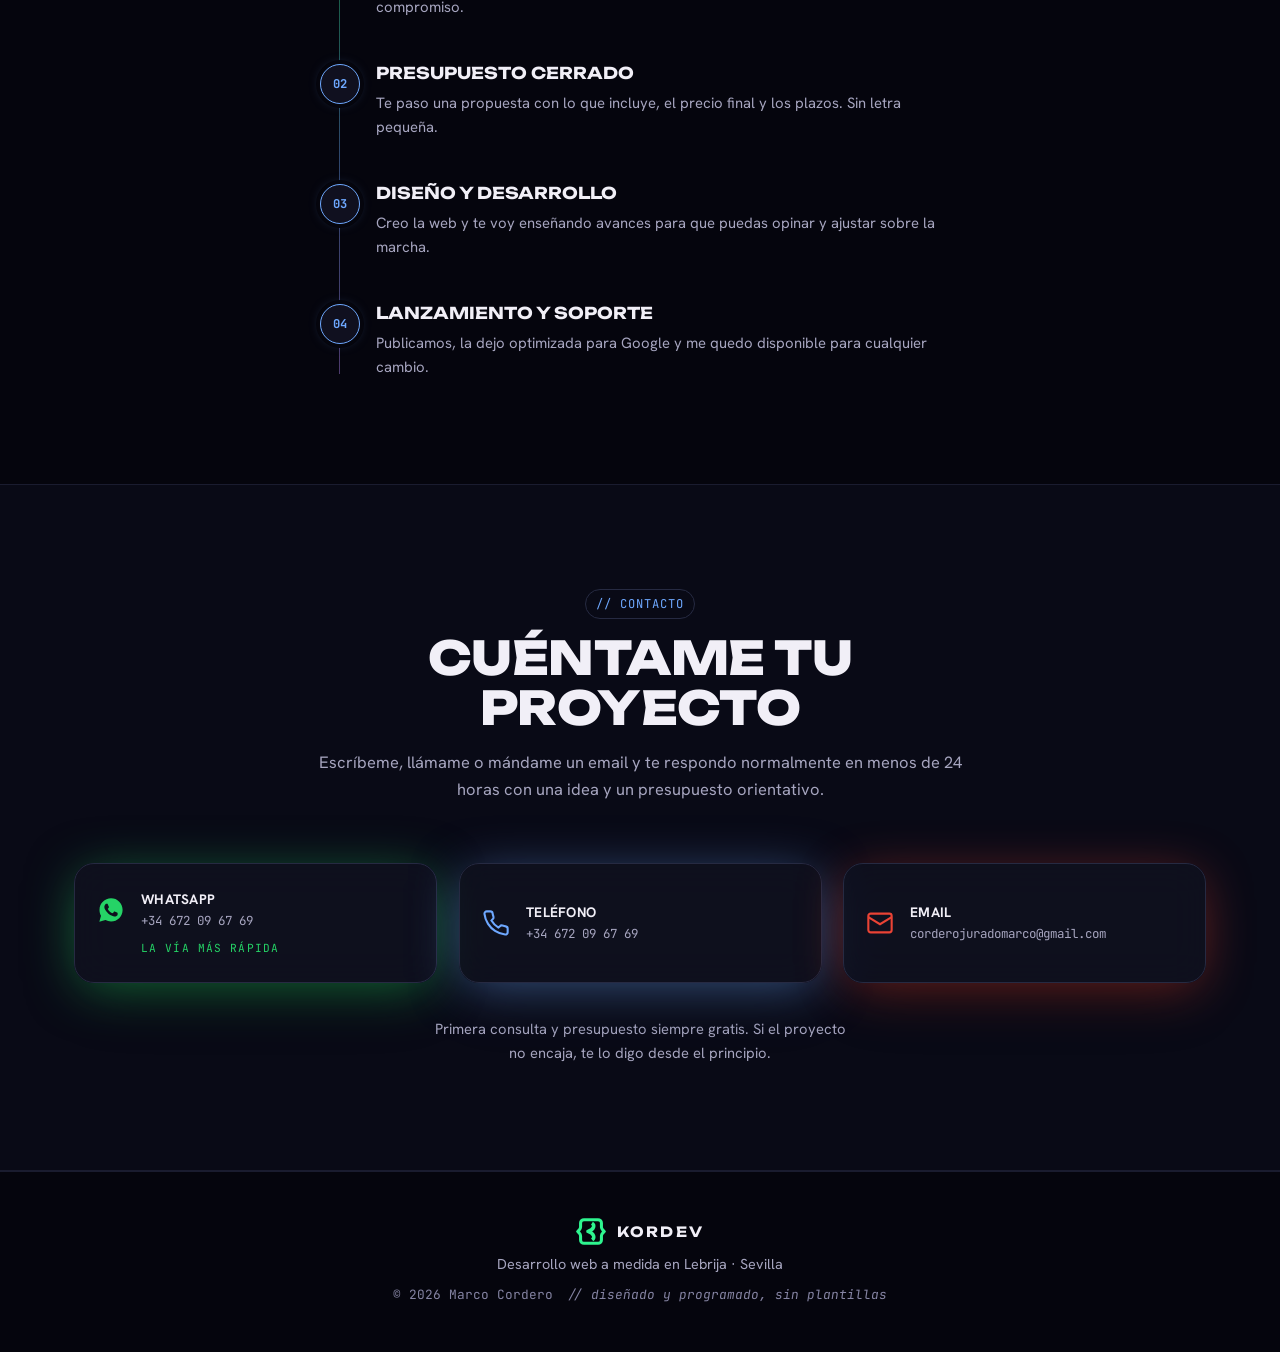
==== commit f73db760: "Quita el cursor personalizado El círculo que seguía al ratón no aportaba nada y mantenía un requestA" ====
--- a/index.html
+++ b/index.html
@@ -24,7 +24,7 @@
 <link rel="preconnect" href="https://fonts.googleapis.com">
 <link rel="preconnect" href="https://fonts.gstatic.com" crossorigin>
 <link href="https://fonts.googleapis.com/css2?family=Unbounded:wght@400;500;600;700;800;900&family=Hanken+Grotesk:wght@400;500;600;700;800&family=JetBrains+Mono:wght@400;500;700&display=swap" rel="stylesheet">
-<link rel="stylesheet" href="assets/css/styles.css?v=20261016a">
+<link rel="stylesheet" href="assets/css/styles.css?v=20261023a">
 <link rel="icon" href="favicon.svg" type="image/svg+xml">
 <link rel="icon" href="favicon-48.png" sizes="48x48" type="image/png">
 <link rel="icon" href="favicon-32.png" sizes="32x32" type="image/png">
@@ -33,7 +33,7 @@
 <body>
 <!--
 THESIS: kordev no se presenta como una web de plantilla con acentos neón; se presenta como el portal de entrada a una conferencia de diseño en órbita, donde un fondo de nebulosa respira despacio detrás de titulares monumentales en mayúsculas.
-OWN-WORLD: casi negro azulado con nebulosa animada en canvas (índigo, azul eléctrico, verde terminal), cursor propio con estela de distorsión, contador de carga de 0 a 100, marca kordev en el lockup y en la pantalla de carga, Unbounded para titulares en mayúsculas de gran escala, Hanken Grotesk para cuerpo, JetBrains Mono para proyecto.js y etiquetas técnicas finas.
+OWN-WORLD: casi negro azulado con nebulosa animada en canvas (índigo, azul eléctrico, verde terminal), contador de carga de 0 a 100, marca kordev en el lockup y en la pantalla de carga, Unbounded para titulares en mayúsculas de gran escala, Hanken Grotesk para cuerpo, JetBrains Mono para proyecto.js y etiquetas técnicas finas.
 STORY: el visitante entra por una pantalla de carga que cuenta hasta 100, aterriza en un primer viewport dominado por el titular y la nebulosa en movimiento, y descubre que el ponente es Marco, con webs reales como demos en directo.
 FIRST VIEWPORT: nebulosa de color lenta ocupando toda la pantalla, titular en Unbounded a escala de cartel, enlaces finos en mayúsculas, la ventana proyecto.js como panel flotante.
 FORM: dirección fijada explícitamente por el usuario a partir de referencias visuales concretas (portal de nebulosa WebGL + conferencia "Design in Orbit") — beats the roll, always.
@@ -61,7 +61,6 @@
 <canvas class="nebula" id="nebula" aria-hidden="true"></canvas>
 
 <!-- ============ CURSOR ============ -->
-<div class="cursor" id="cursor" aria-hidden="true"></div>
 
 <!-- ============ NAV ============ -->
 <header class="nav" id="nav">
@@ -475,6 +474,6 @@
 }
 </script>
 
-<script src="assets/js/main.js?v=20260816d"></script>
+<script src="assets/js/main.js?v=20261023a"></script>
 </body>
 </html>
--- a/assets/css/styles.css
+++ b/assets/css/styles.css
@@ -1,8 +1,8 @@
 ﻿/* =========================================================
    kordev — Marco Cordero
-   Portal en órbita: nebulosa animada en canvas, cursor con
-   estela, contador de carga, titulares monumentales en
-   mayúsculas sobre índigo casi negro.
+   Portal en órbita: nebulosa animada en canvas, contador de
+   carga, titulares monumentales en mayúsculas sobre índigo
+   casi negro.
    ========================================================= */
 
 :root{
@@ -82,31 +82,6 @@
   height:100%;
   z-index:-1;
   pointer-events:none;
-}
-
-/* =========================================================
-   CURSOR PERSONALIZADO
-   ========================================================= */
-.cursor{
-  position:fixed;
-  top:0; left:0;
-  width:26px; height:26px;
-  margin:-13px 0 0 -13px;
-  border-radius:50%;
-  border:1px solid rgba(241,239,247,.55);
-  background:radial-gradient(circle at 35% 30%, rgba(46,245,143,.35), transparent 70%);
-  pointer-events:none;
-  z-index:9999;
-  mix-blend-mode:screen;
-  opacity:0;
-  transform:scale(1);
-  transition:opacity .3s ease, transform .25s ease, border-color .25s ease, background .25s ease;
-}
-.cursor.is-active{ opacity:1; }
-.cursor.is-hover{
-  transform:scale(2);
-  border-color:rgba(46,245,143,.7);
-  background:radial-gradient(circle at 35% 30%, rgba(46,245,143,.5), transparent 72%);
 }
 
 /* =========================================================
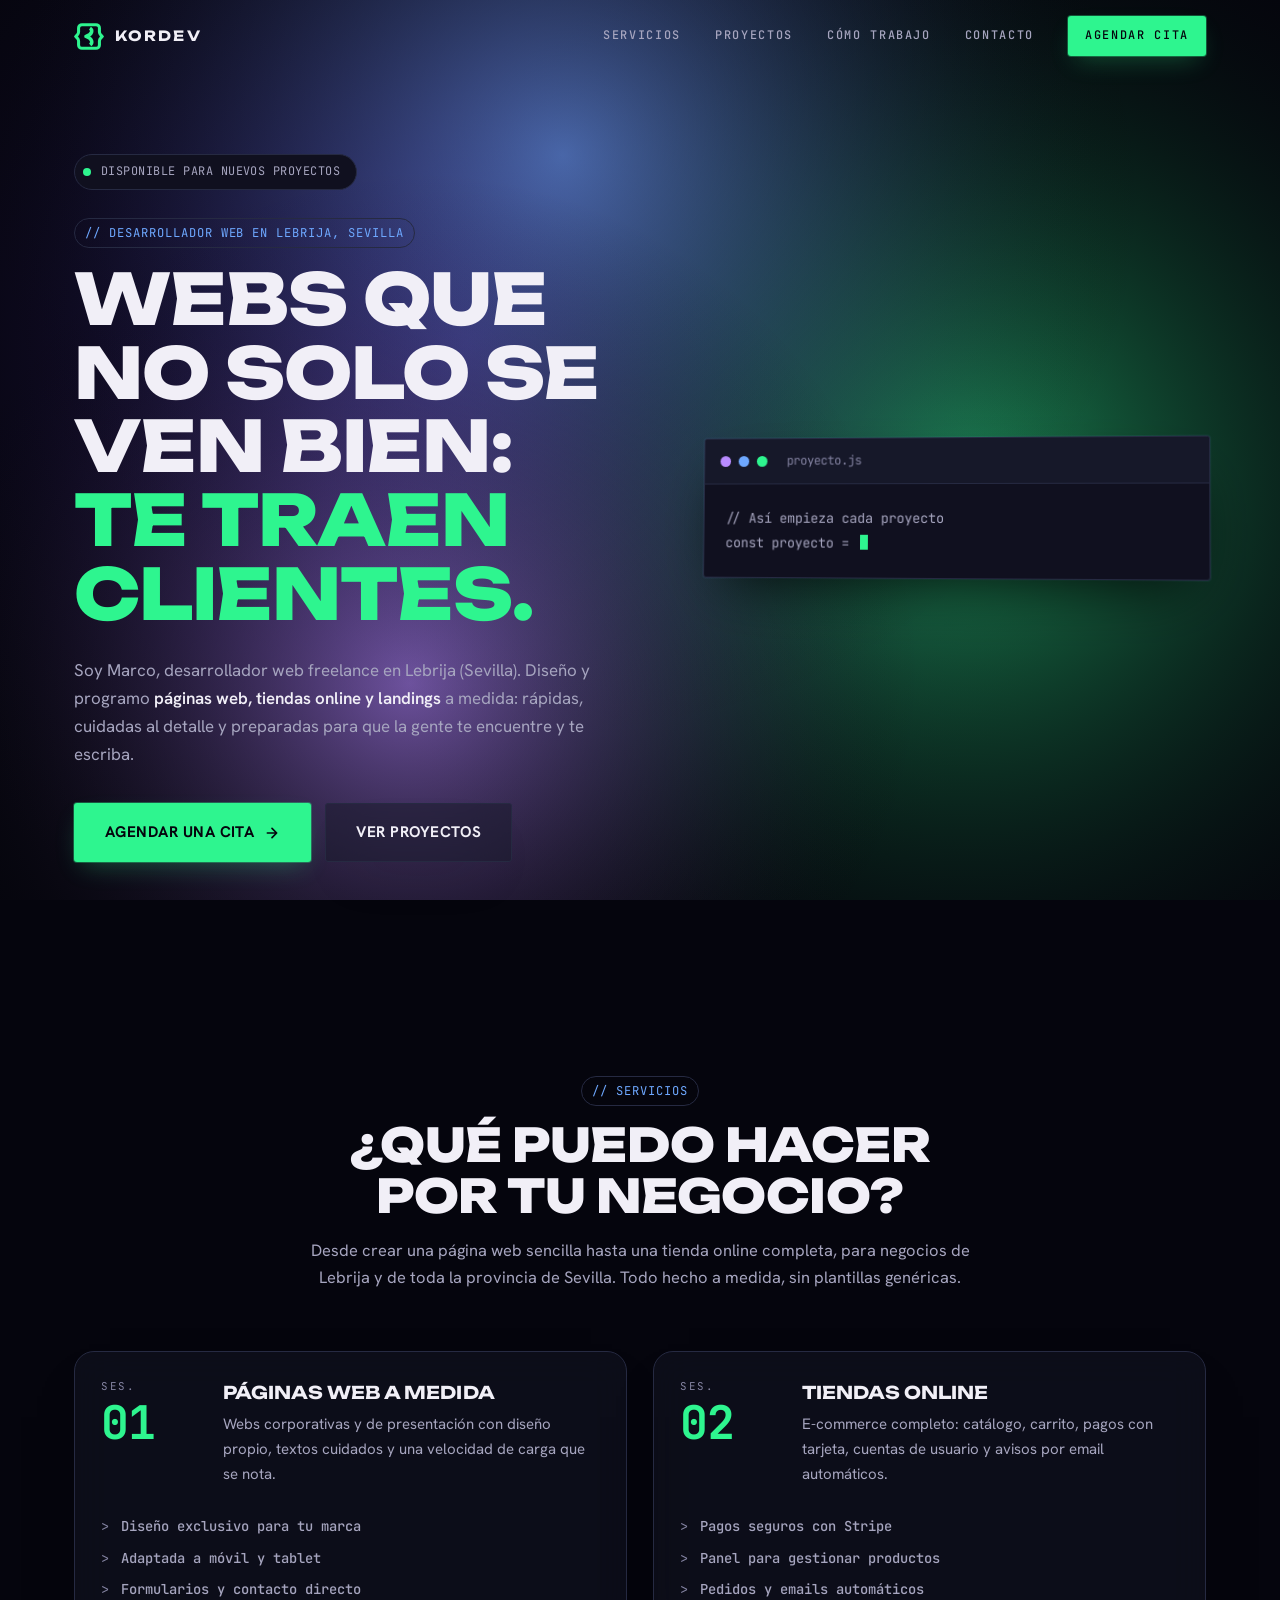
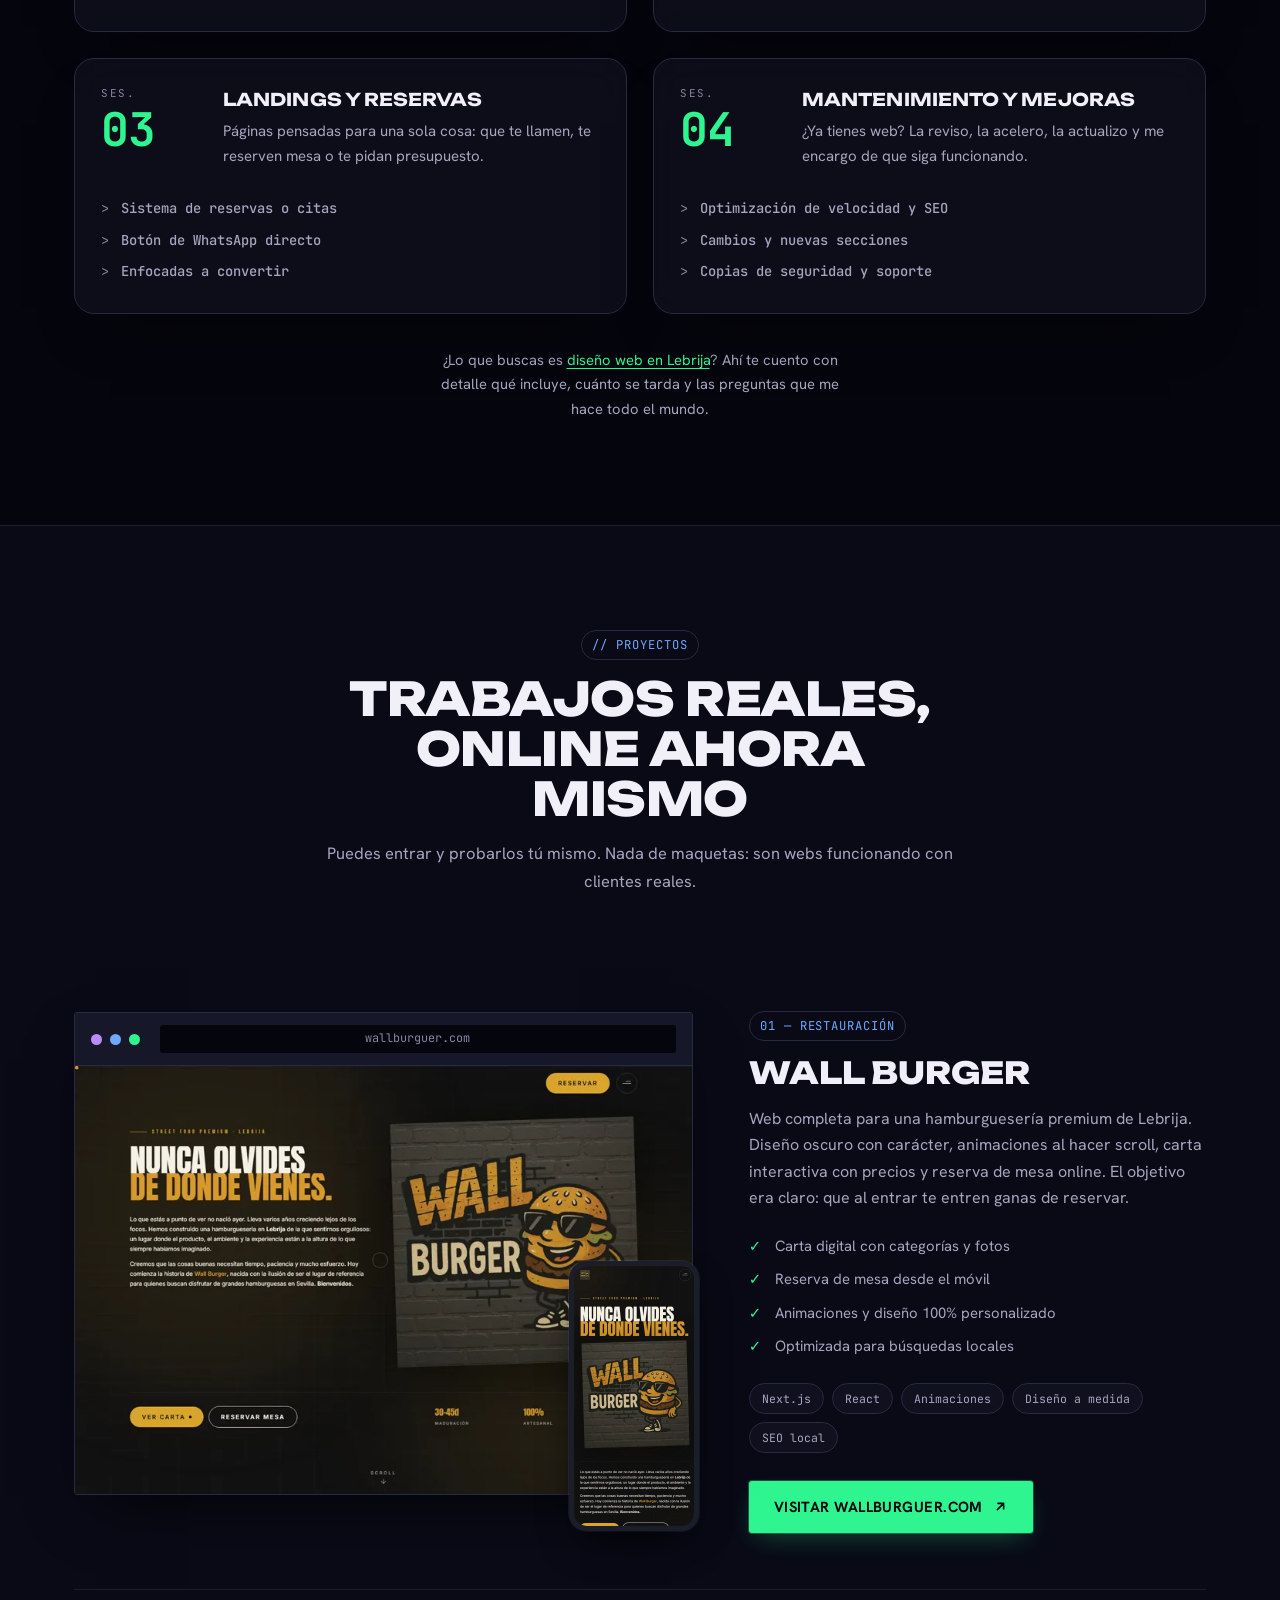
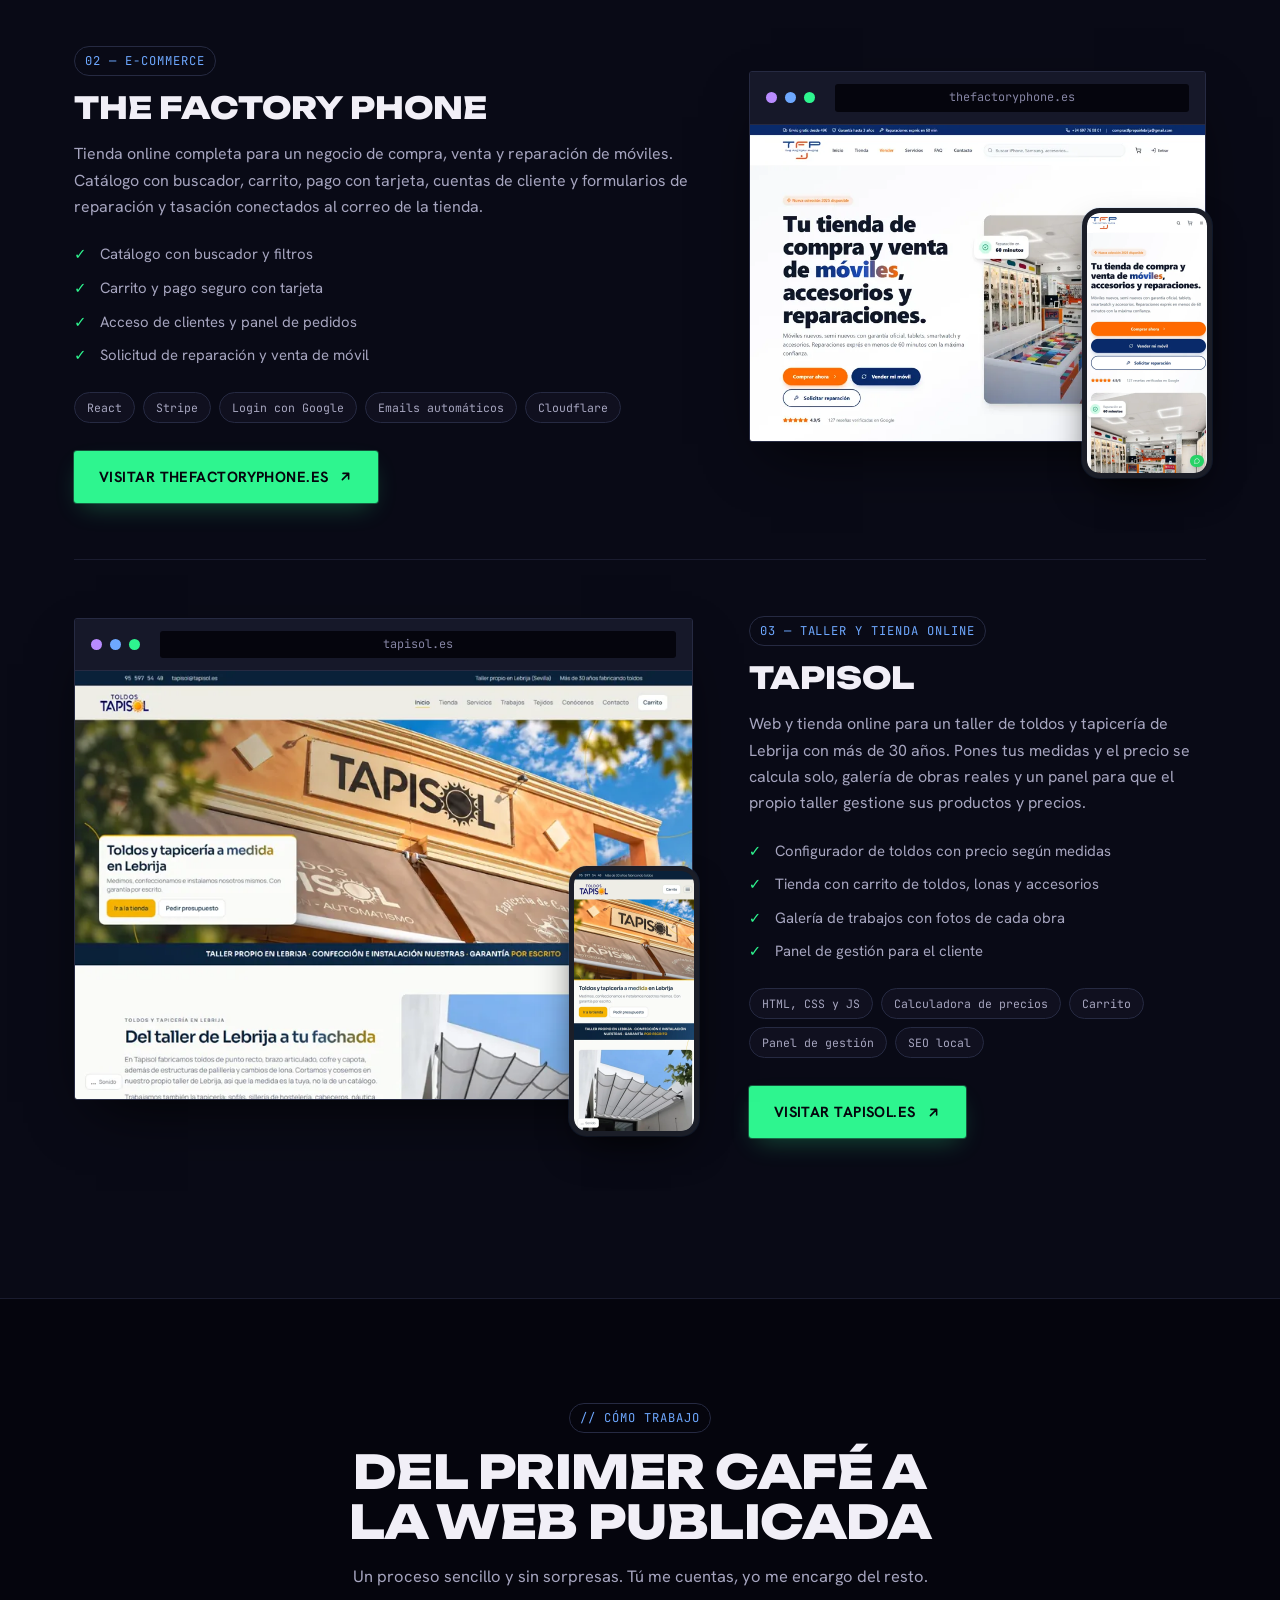
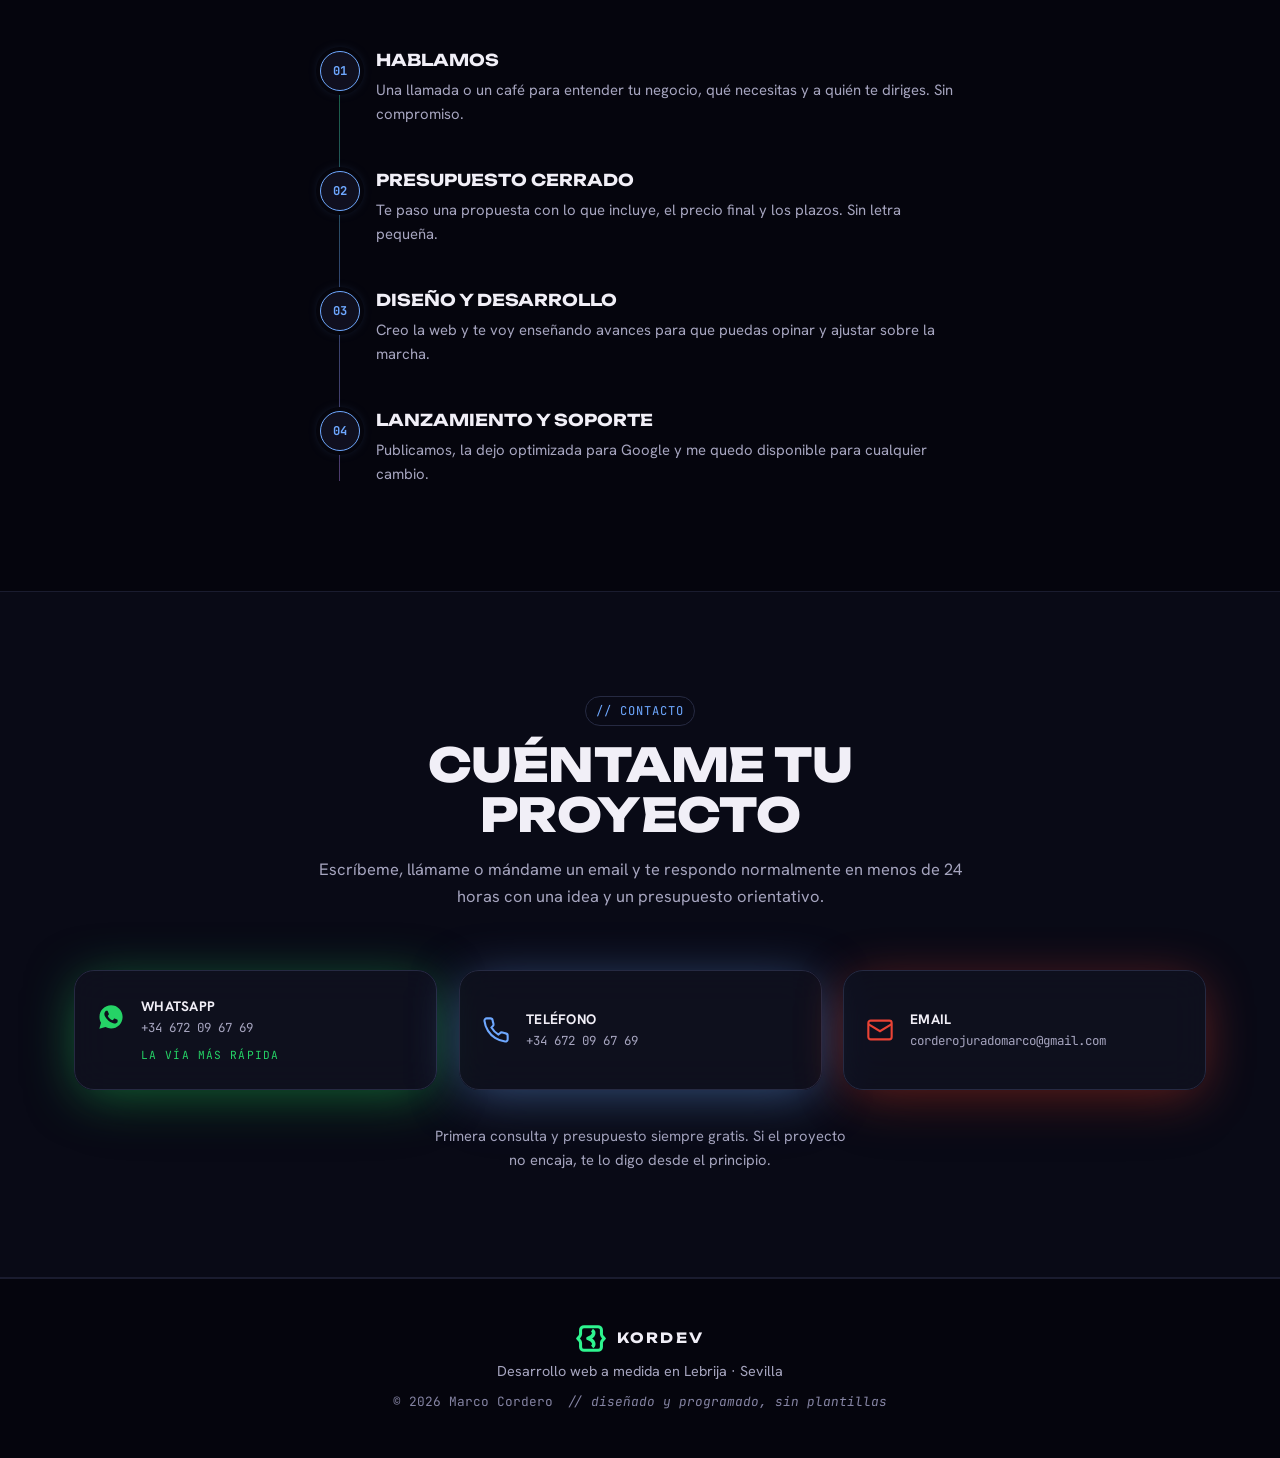
==== commit 23396384: "Nueva página: Diseño web en Lebrija Primera de las páginas por servicio y pueblo. Hasta ahora el sit" ====
--- a/index.html
+++ b/index.html
@@ -24,7 +24,7 @@
 <link rel="preconnect" href="https://fonts.googleapis.com">
 <link rel="preconnect" href="https://fonts.gstatic.com" crossorigin>
 <link href="https://fonts.googleapis.com/css2?family=Unbounded:wght@400;500;600;700;800;900&family=Hanken+Grotesk:wght@400;500;600;700;800&family=JetBrains+Mono:wght@400;500;700&display=swap" rel="stylesheet">
-<link rel="stylesheet" href="assets/css/styles.css?v=20261023a">
+<link rel="stylesheet" href="assets/css/styles.css?v=20261027a">
 <link rel="icon" href="favicon.svg" type="image/svg+xml">
 <link rel="icon" href="favicon-48.png" sizes="48x48" type="image/png">
 <link rel="icon" href="favicon-32.png" sizes="32x32" type="image/png">
@@ -200,6 +200,8 @@
         </ul>
       </li>
     </ol>
+
+    <p class="contacto__nota">¿Lo que buscas es <a href="/diseno-web-lebrija">diseño web en Lebrija</a>? Ahí te cuento con detalle qué incluye, cuánto se tarda y las preguntas que me hace todo el mundo.</p>
   </div>
 </section>
 
@@ -474,6 +476,6 @@
 }
 </script>
 
-<script src="assets/js/main.js?v=20261023a"></script>
+<script src="assets/js/main.js?v=20261027a"></script>
 </body>
 </html>
--- a/assets/css/styles.css
+++ b/assets/css/styles.css
@@ -4,6 +4,18 @@
    carga, titulares monumentales en mayúsculas sobre índigo
    casi negro.
    ========================================================= */
+
+/* Tipografía de respaldo con las mismas medidas que Hanken Grotesk.
+   Sin esto, el texto se dibuja más estrecho hasta que carga la fuente real
+   y, al entrar, cambia de líneas y empuja todo lo de abajo (CLS). */
+@font-face{
+  font-family:'Hanken Fallback';
+  src:local('Arial'), local('Helvetica Neue'), local('Segoe UI');
+  size-adjust:101.1%;
+  ascent-override:90%;
+  descent-override:24%;
+  line-gap-override:0%;
+}
 
 :root{
   --bg:            #05050d;
@@ -31,7 +43,7 @@
   --maxw:          1180px;
 
   --display:       'Unbounded', 'Hanken Grotesk', sans-serif;
-  --font:          'Hanken Grotesk', system-ui, -apple-system, 'Segoe UI', sans-serif;
+  --font:          'Hanken Grotesk', 'Hanken Fallback', system-ui, -apple-system, 'Segoe UI', sans-serif;
   --mono:          'JetBrains Mono', ui-monospace, 'Cascadia Code', Consolas, monospace;
 
   --shadow:        0 24px 60px -22px rgba(0,0,0,.85);
@@ -907,6 +919,52 @@
 .fab svg{ width:29px; height:29px; }
 
 /* =========================================================
+   PREGUNTAS FRECUENTES
+   ========================================================= */
+.faq{
+  display:grid;
+  gap:0;
+  border-top:1px solid var(--border-soft);
+}
+.faq__item{
+  padding:26px 0;
+  border-bottom:1px solid var(--border-soft);
+  display:grid;
+  grid-template-columns:1fr 1.4fr;
+  gap:26px;
+  align-items:start;
+}
+.faq__item dt{
+  font-family:var(--display);
+  font-weight:600;
+  line-height:1.35;
+  color:var(--text);
+}
+.faq__item dd{
+  margin:0;
+  color:var(--text-dim);
+  line-height:1.7;
+}
+
+@media (max-width:760px){
+  .faq__item{ grid-template-columns:1fr; gap:12px; }
+}
+
+/* Enlaces dentro de texto corrido: el reset global los deja del color del
+   párrafo, así que aquí se marcan para que se vean como enlaces. */
+.ledger__body p a,
+.contacto__nota a,
+.faq__item dd a{
+  color:var(--accent);
+  text-decoration:underline;
+  text-underline-offset:3px;
+  text-decoration-thickness:1px;
+}
+.ledger__body p a:hover,
+.contacto__nota a:hover,
+.faq__item dd a:hover{ color:var(--text); }
+
+/* =========================================================
    ANIMACIONES DE SCROLL
    ========================================================= */
 .reveal{
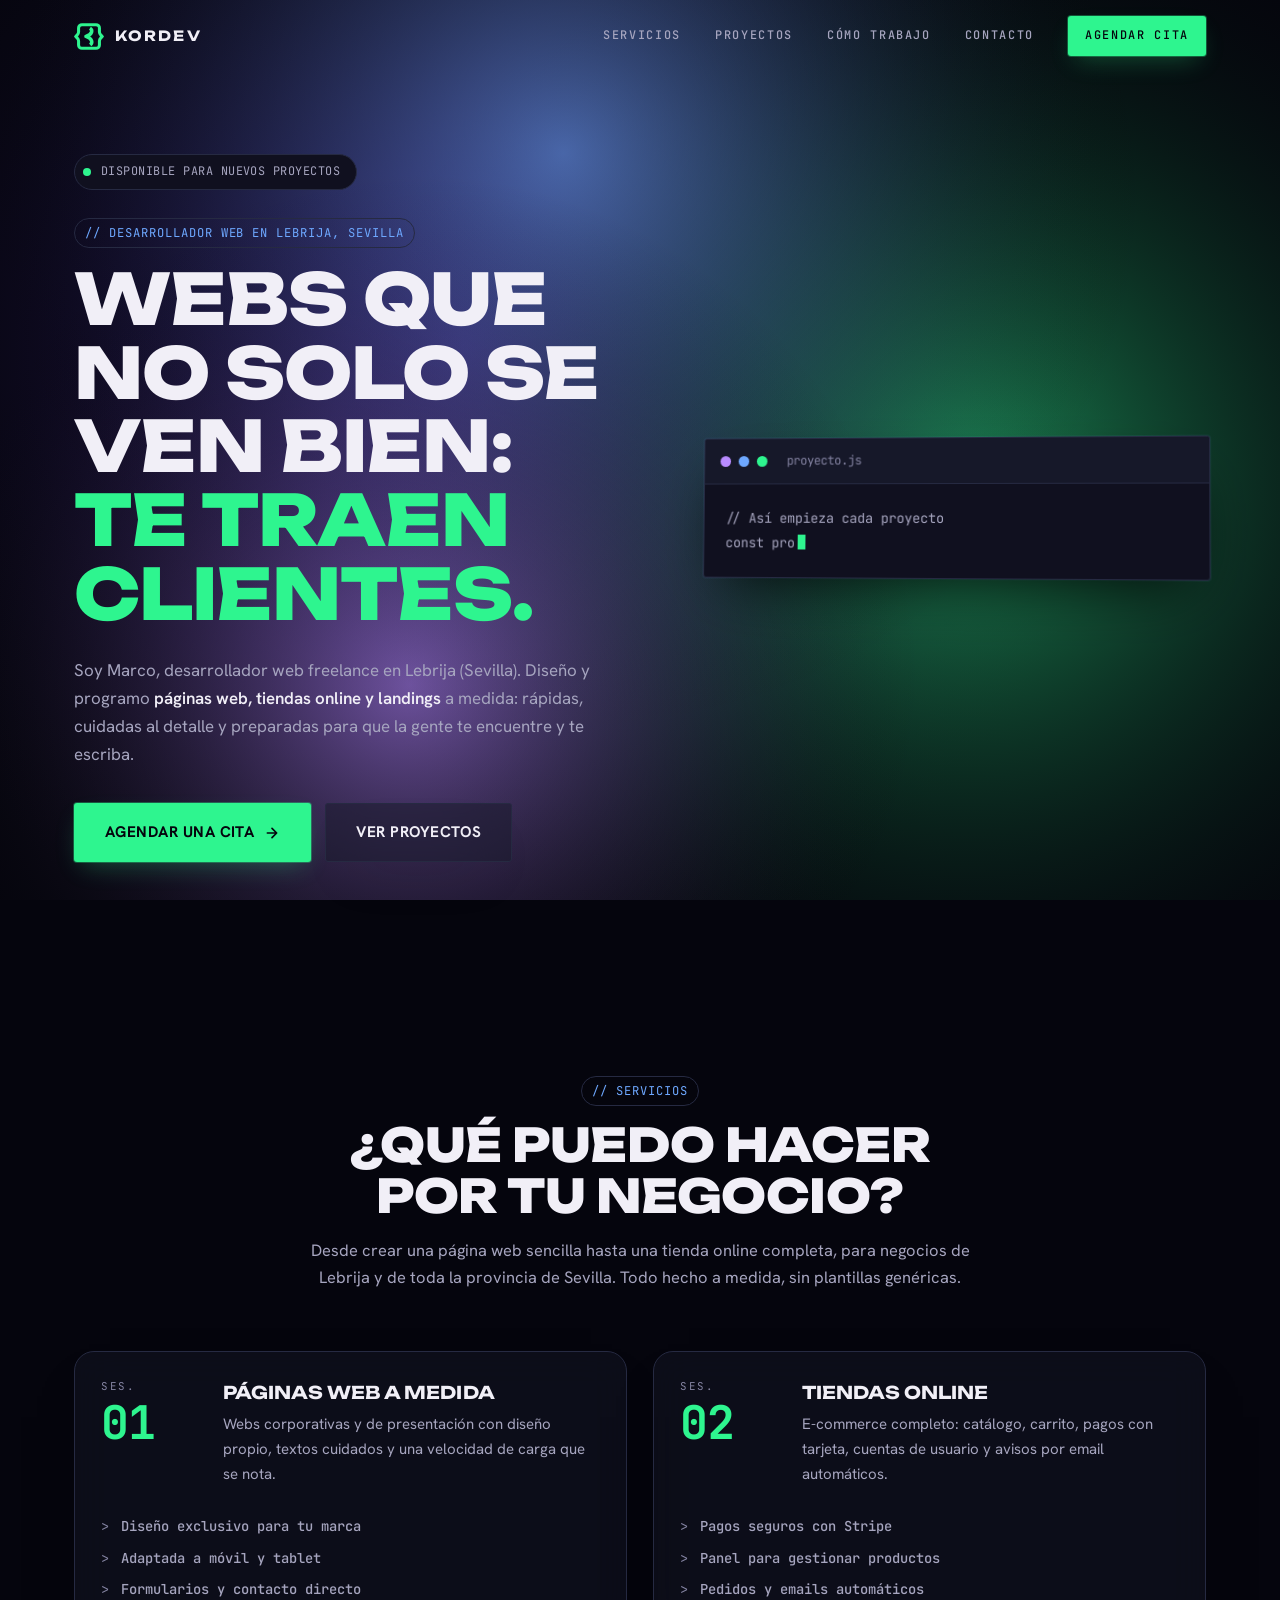
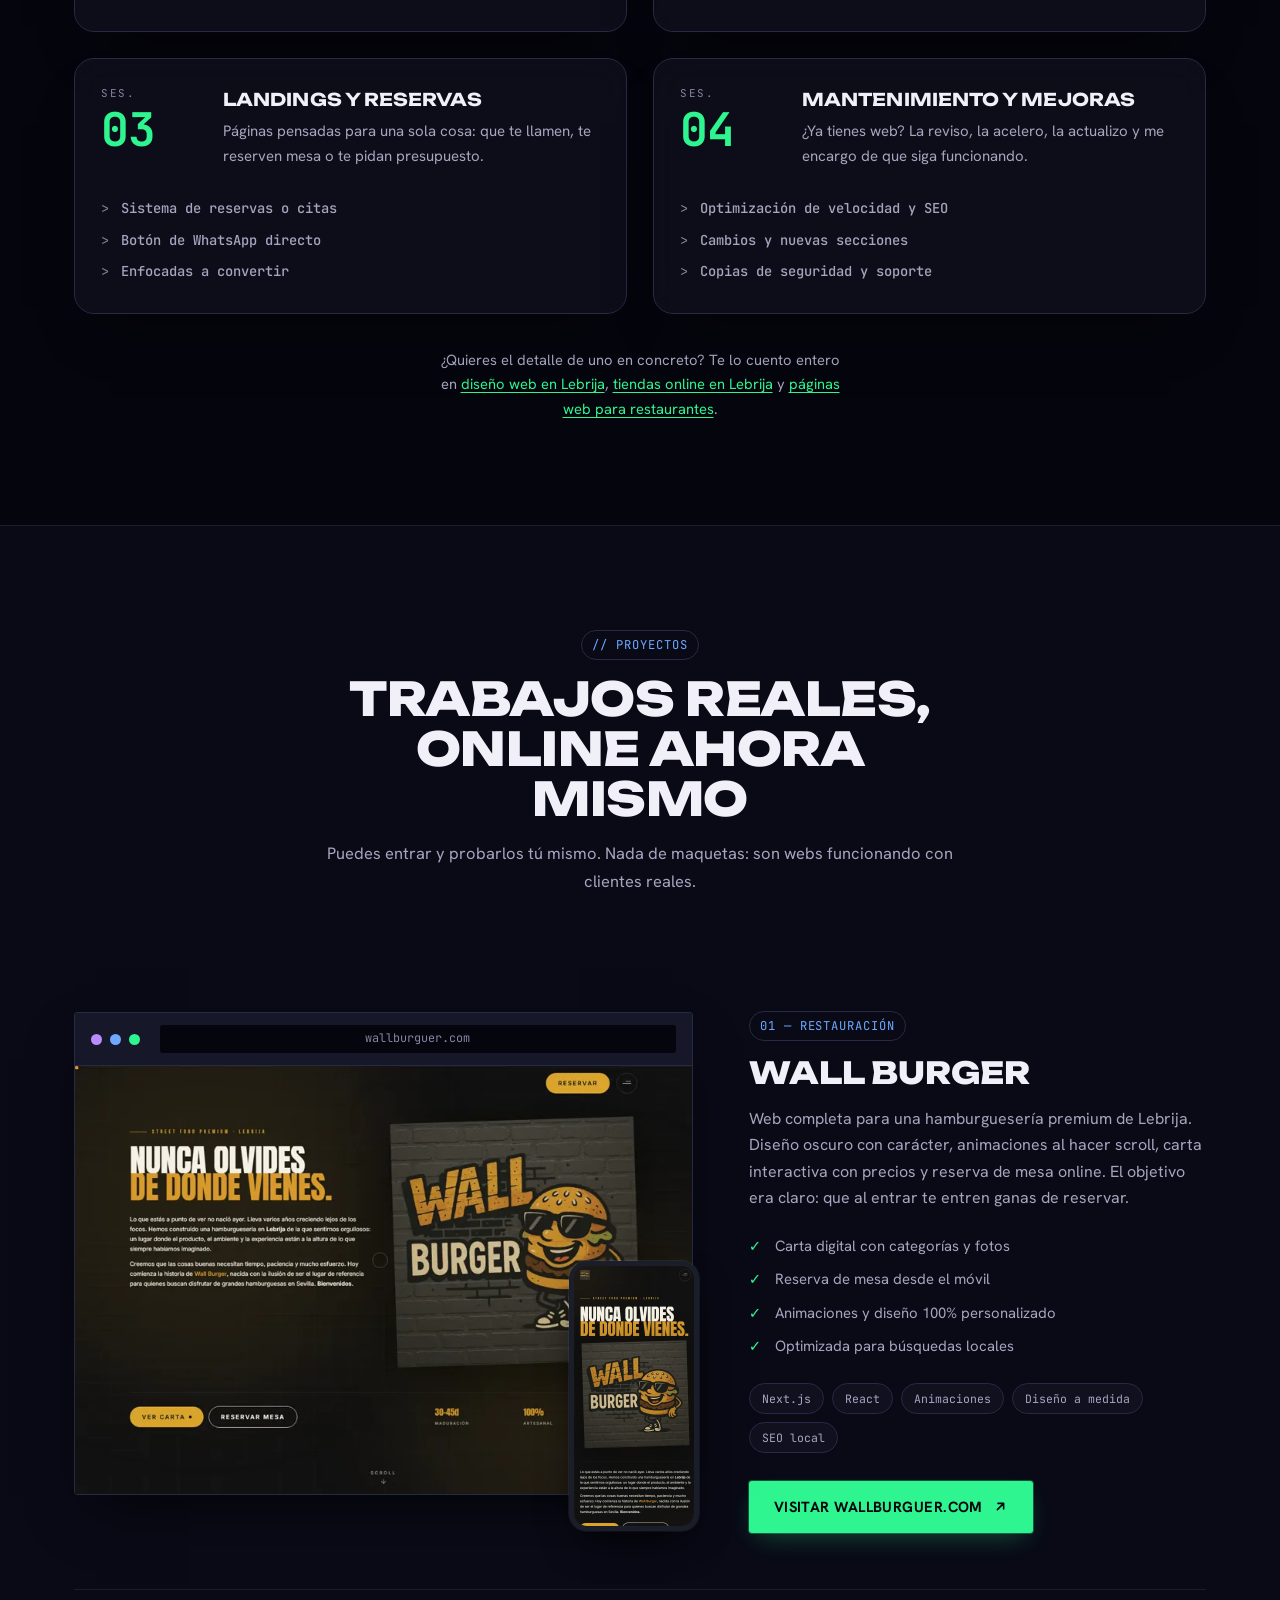
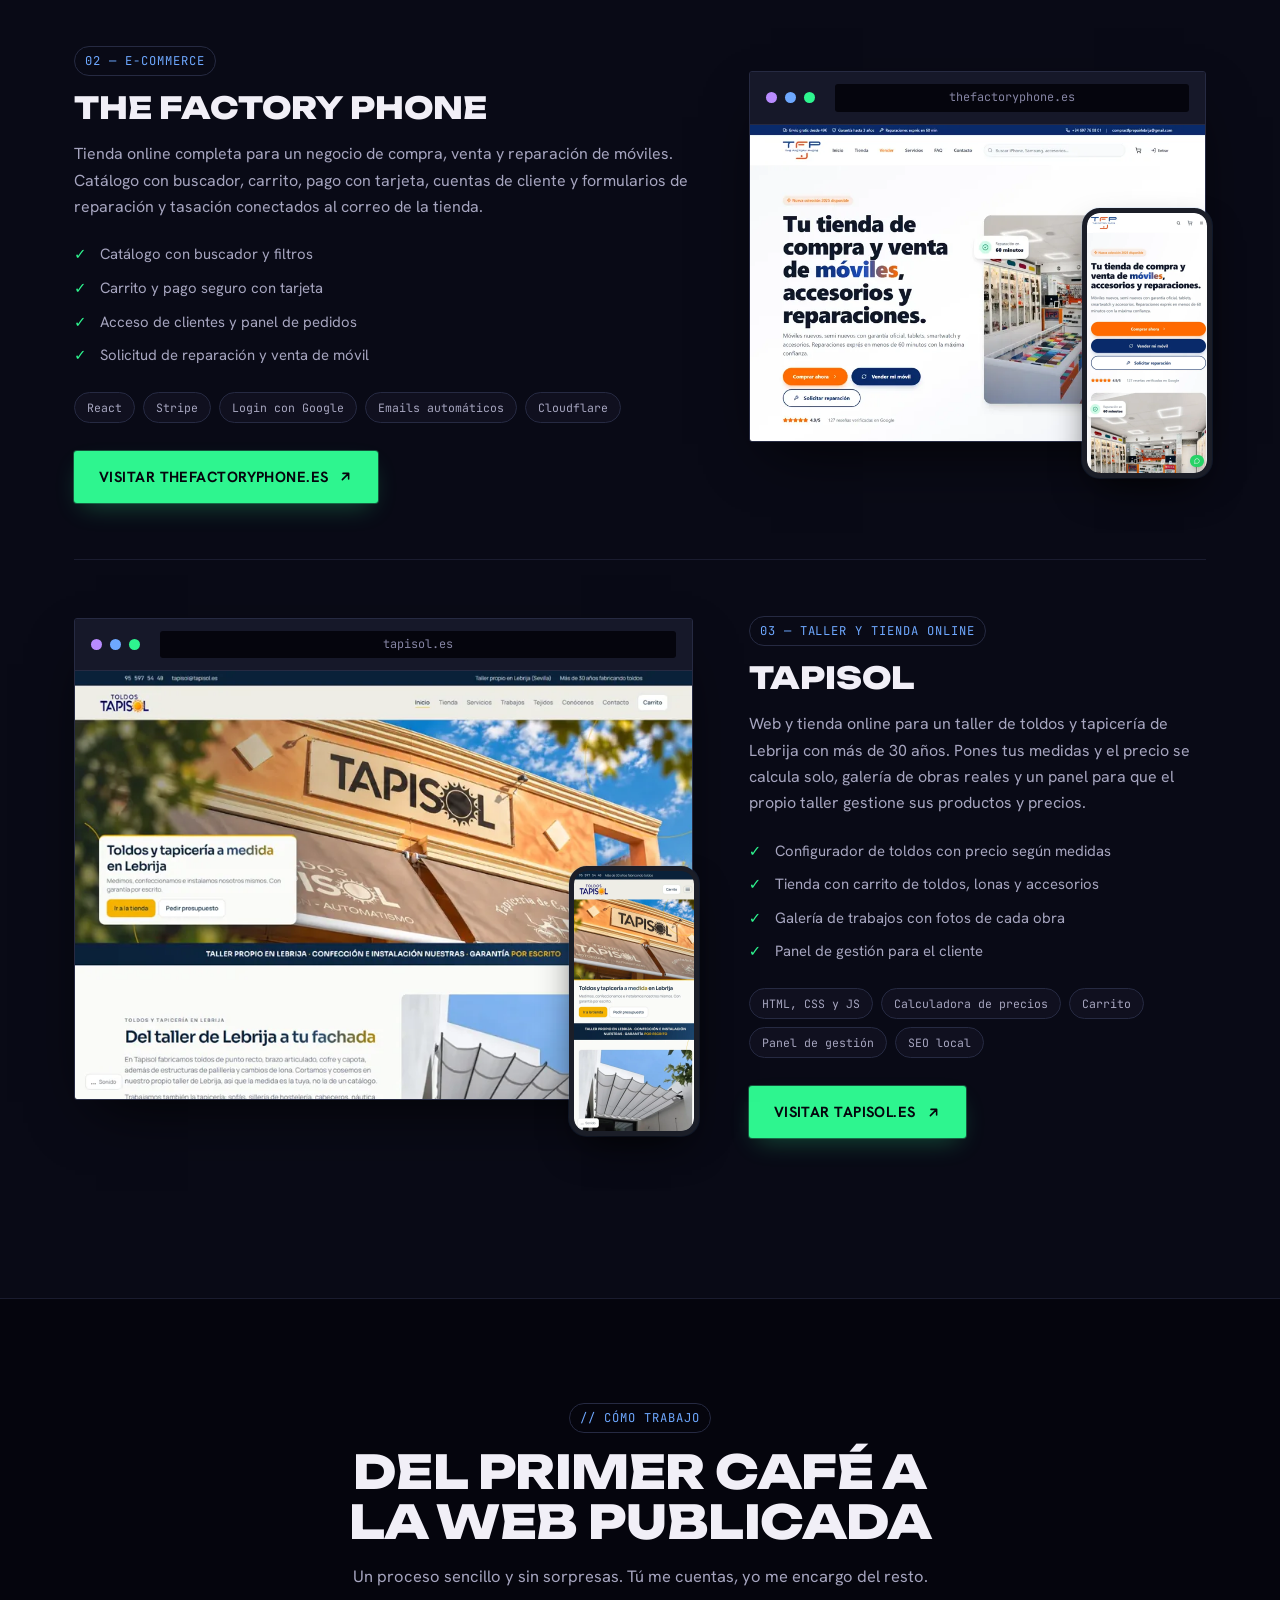
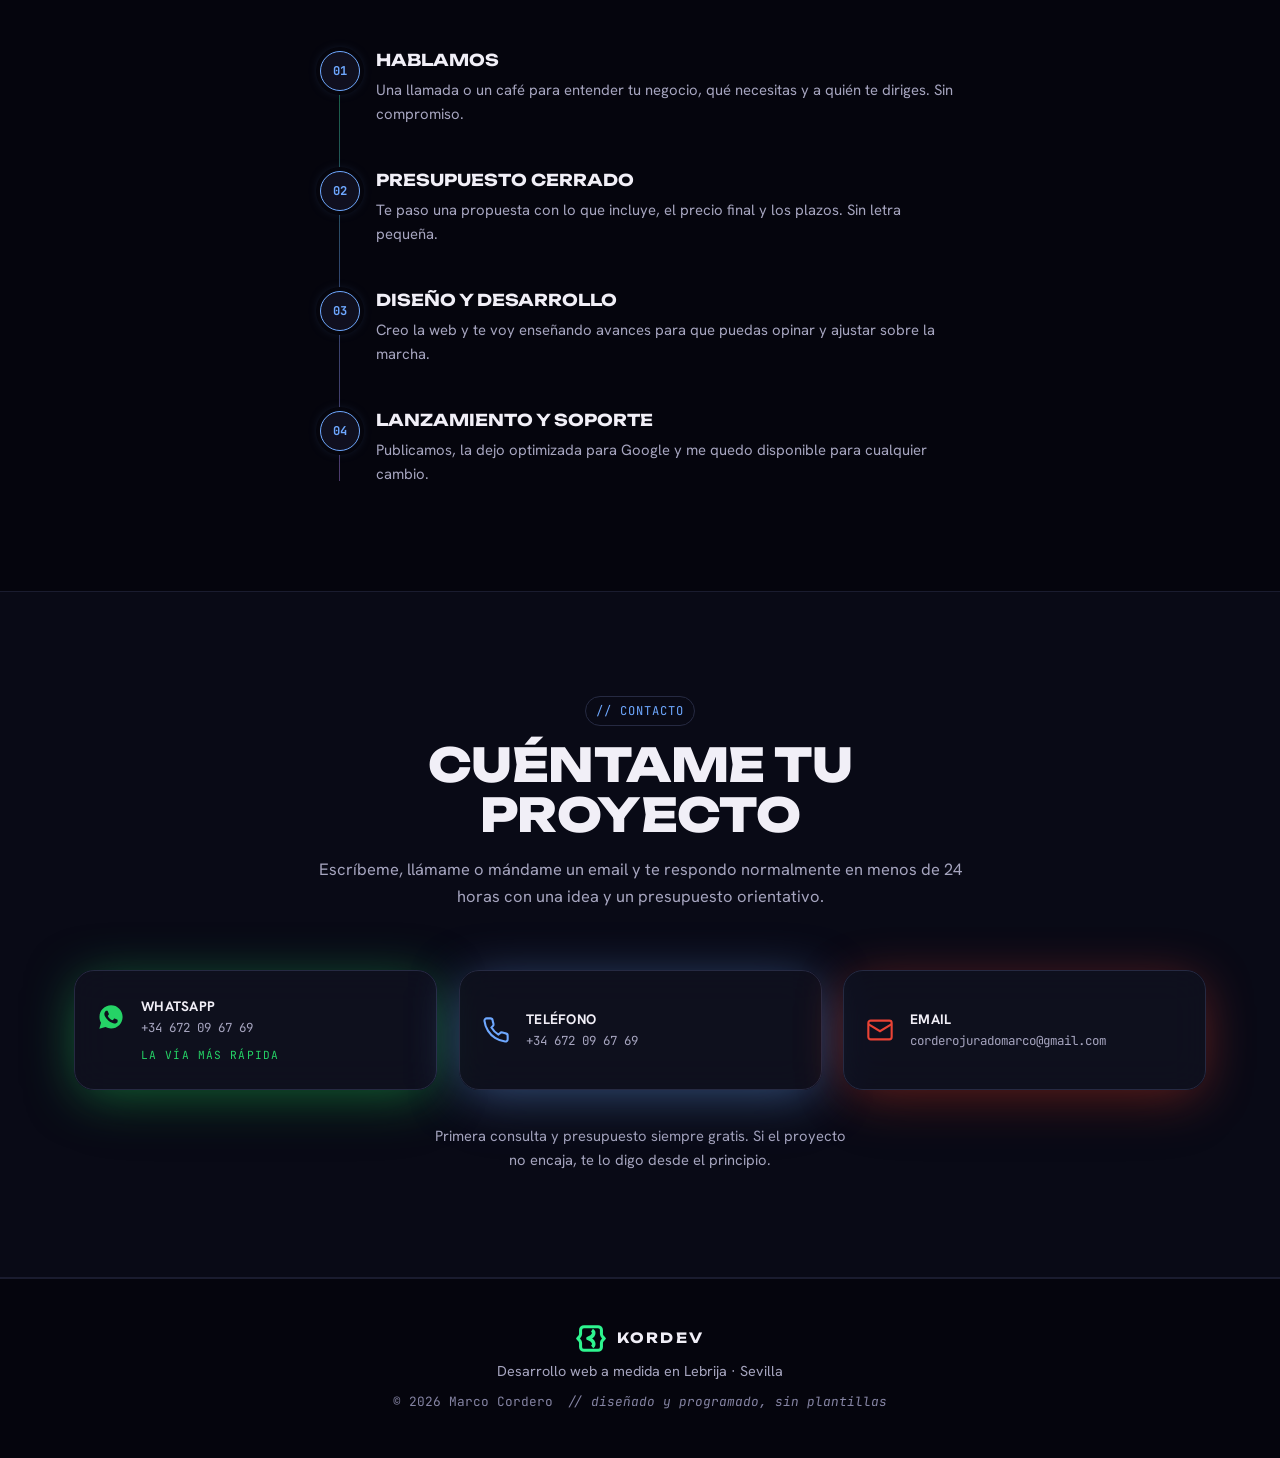
==== commit ec60d910: "Dos páginas de servicio más: tiendas online y restaurantes - /tiendas-online-lebrija: catálogo, carr" ====
--- a/index.html
+++ b/index.html
@@ -201,7 +201,7 @@
       </li>
     </ol>
 
-    <p class="contacto__nota">¿Lo que buscas es <a href="/diseno-web-lebrija">diseño web en Lebrija</a>? Ahí te cuento con detalle qué incluye, cuánto se tarda y las preguntas que me hace todo el mundo.</p>
+    <p class="contacto__nota">¿Quieres el detalle de uno en concreto? Te lo cuento entero en <a href="/diseno-web-lebrija">diseño web en Lebrija</a>, <a href="/tiendas-online-lebrija">tiendas online en Lebrija</a> y <a href="/paginas-web-para-restaurantes">páginas web para restaurantes</a>.</p>
   </div>
 </section>
 
--- a/assets/css/styles.css
+++ b/assets/css/styles.css
@@ -339,6 +339,10 @@
   line-height:1.05;
   margin-bottom:26px;
 }
+/* Para titulares con una palabra muy larga ("RESTAURANTES"): a tamaño de
+   cartel no cabe en un móvil estrecho y se sale de la pantalla. Mismo tamaño
+   en escritorio, solo baja el mínimo. */
+.hero__title--largo{ font-size:clamp(1rem, 8.7vw, 3.4rem); }
 .grad{ color:var(--accent); }
 
 .hero__text{
@@ -1027,6 +1031,14 @@
   .timeline__seal{ left:-48px; width:34px; height:34px; font-size:.68rem; }
 }
 
+/* Por debajo de 360px (iPhone SE y Android viejos) la tarjeta a dos columnas
+   no cabe y se sale de la pantalla: ahí el número se pone encima. */
+@media (max-width:360px){
+  .ledger__row{ grid-template-columns:1fr; gap:14px; }
+  .ledger__num{ display:flex; align-items:baseline; gap:10px; }
+  .ledger__num::before{ margin-bottom:0; }
+}
+
 @media (max-width:420px){
   .container{ padding:0 18px; }
   .window__code{ font-size:.74rem; padding:16px; }
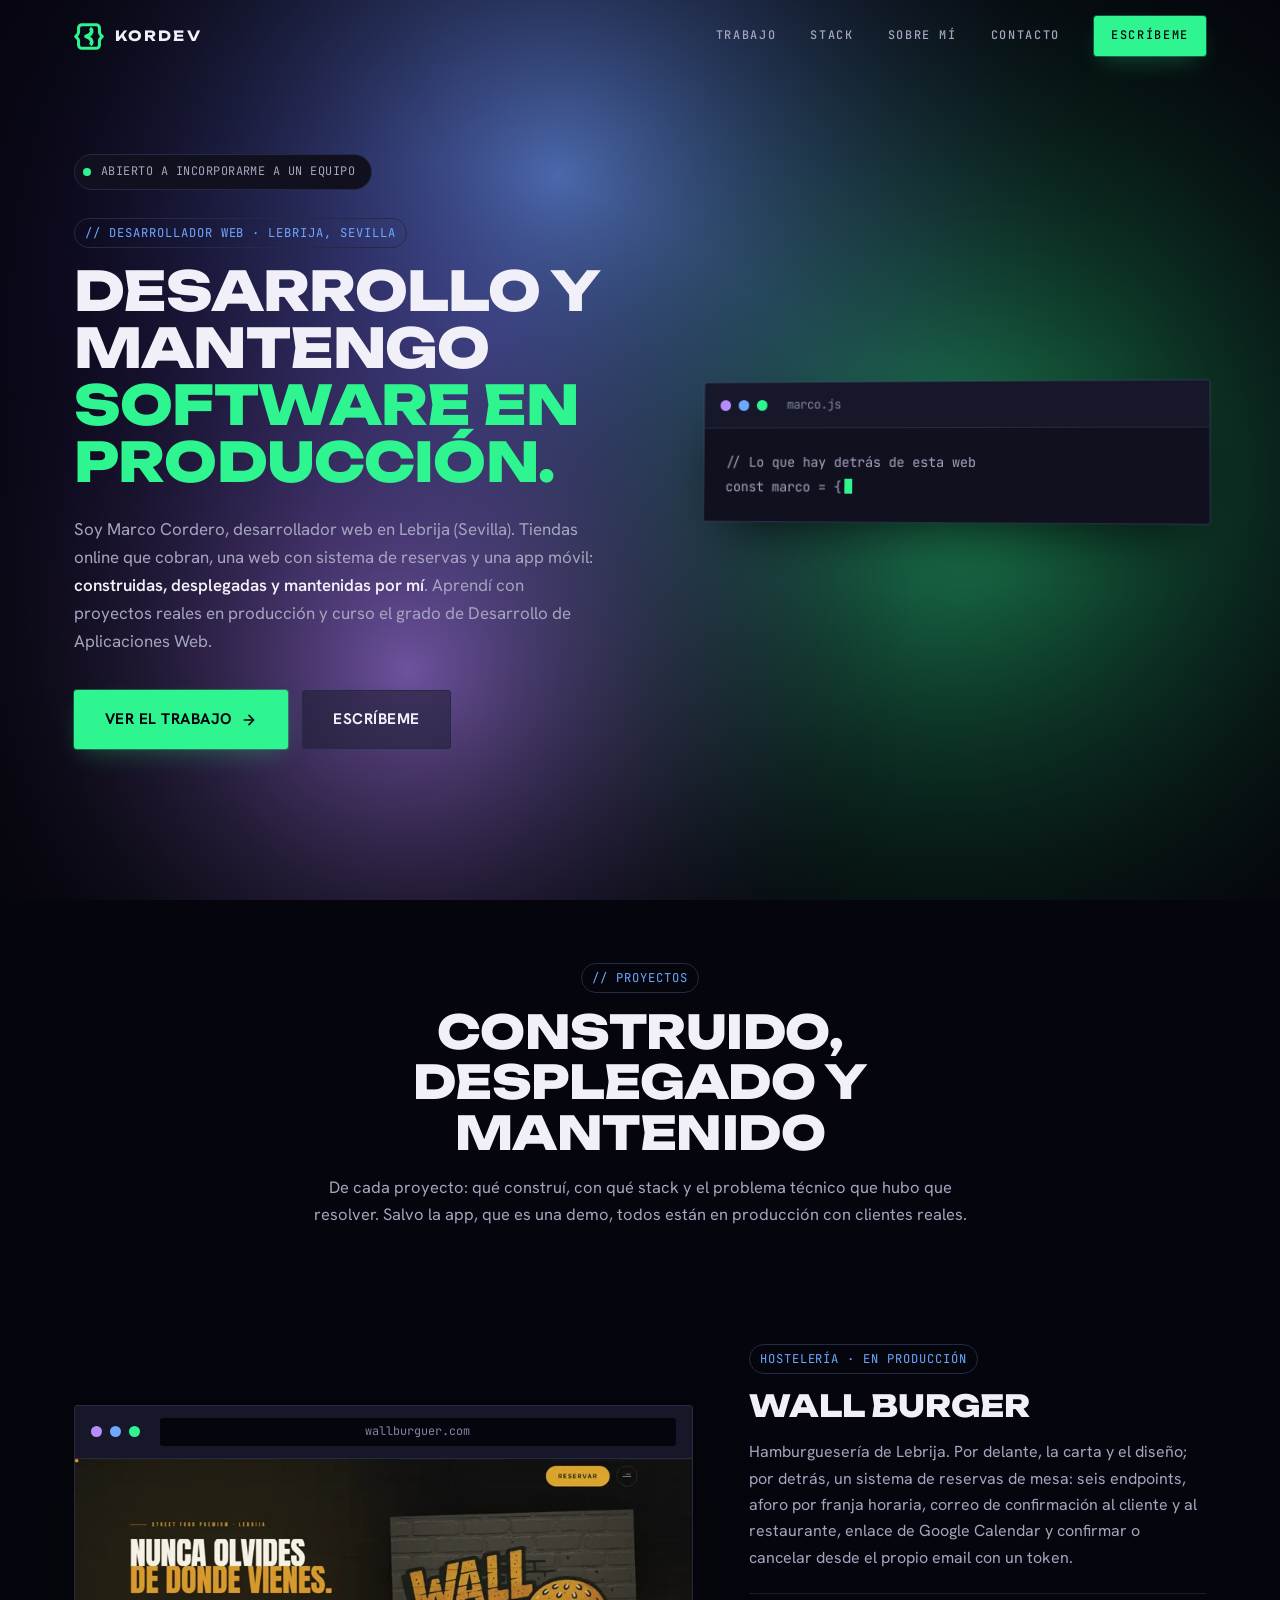
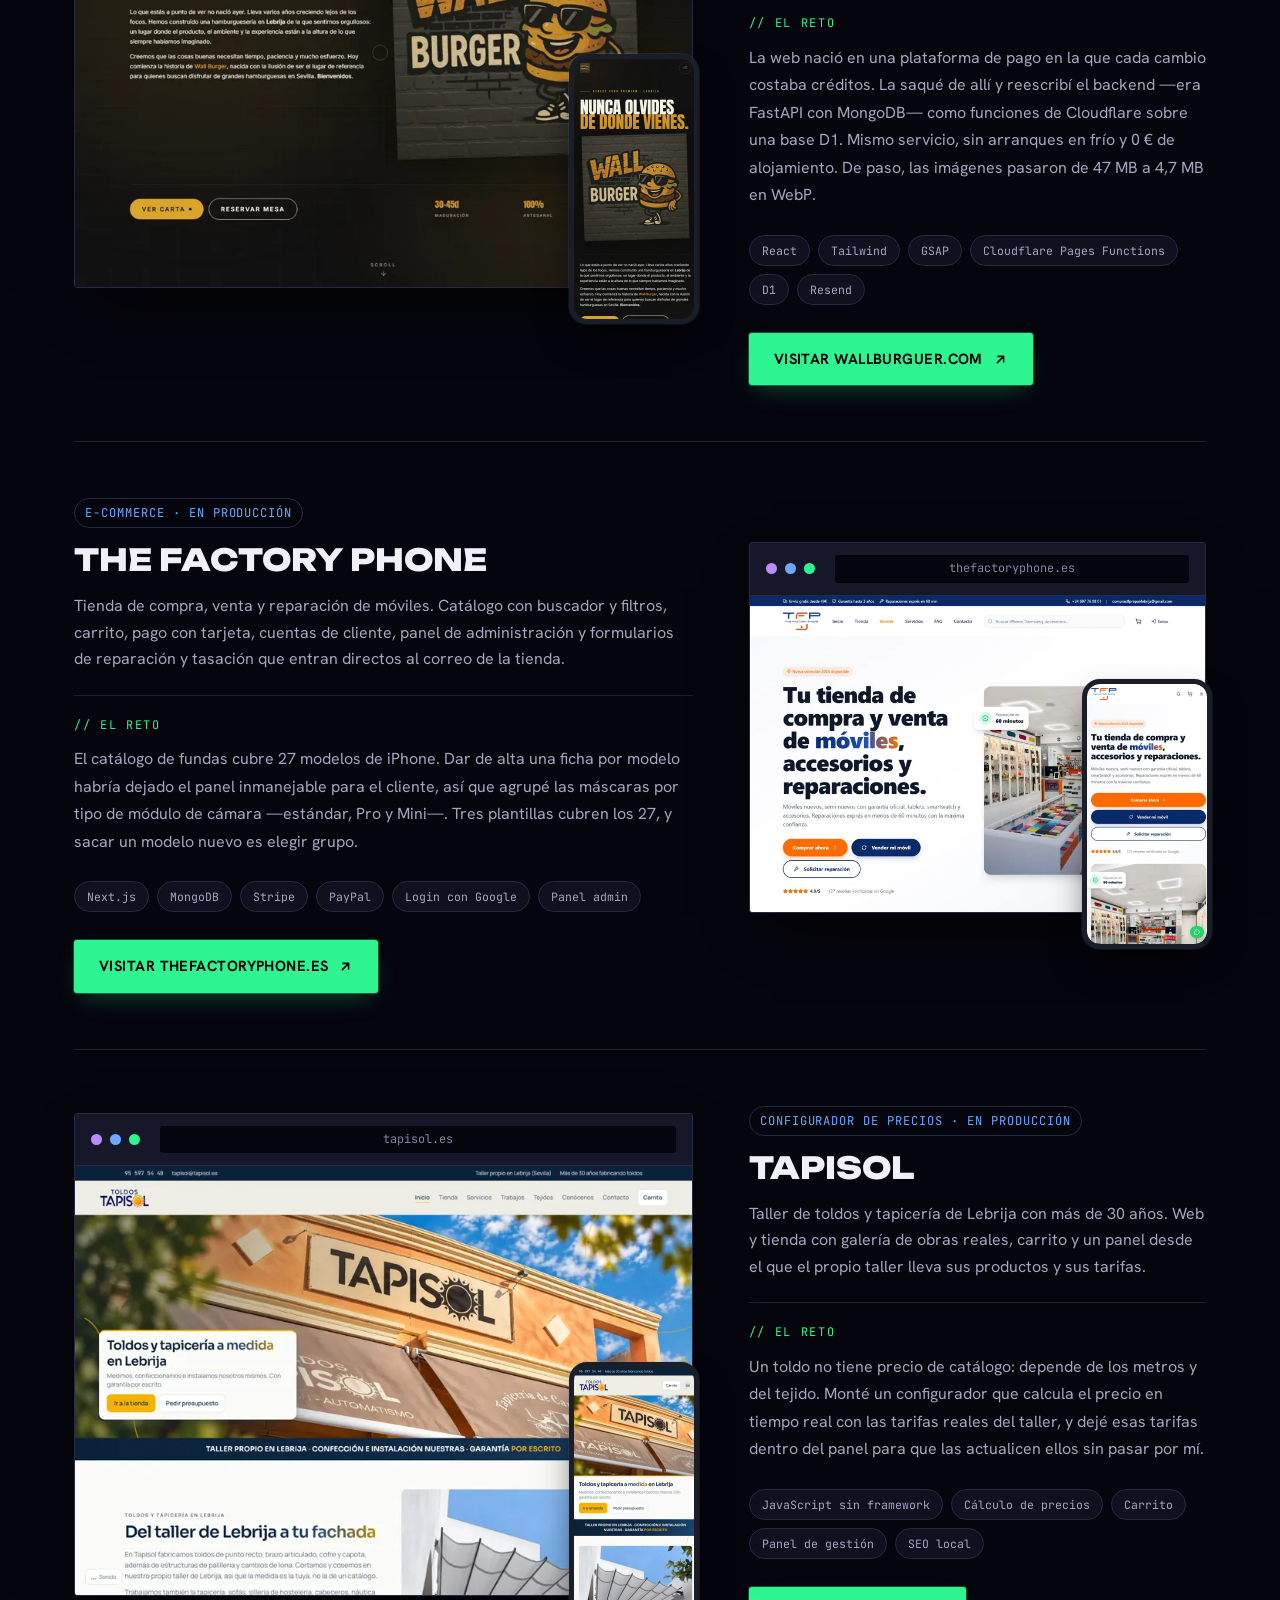
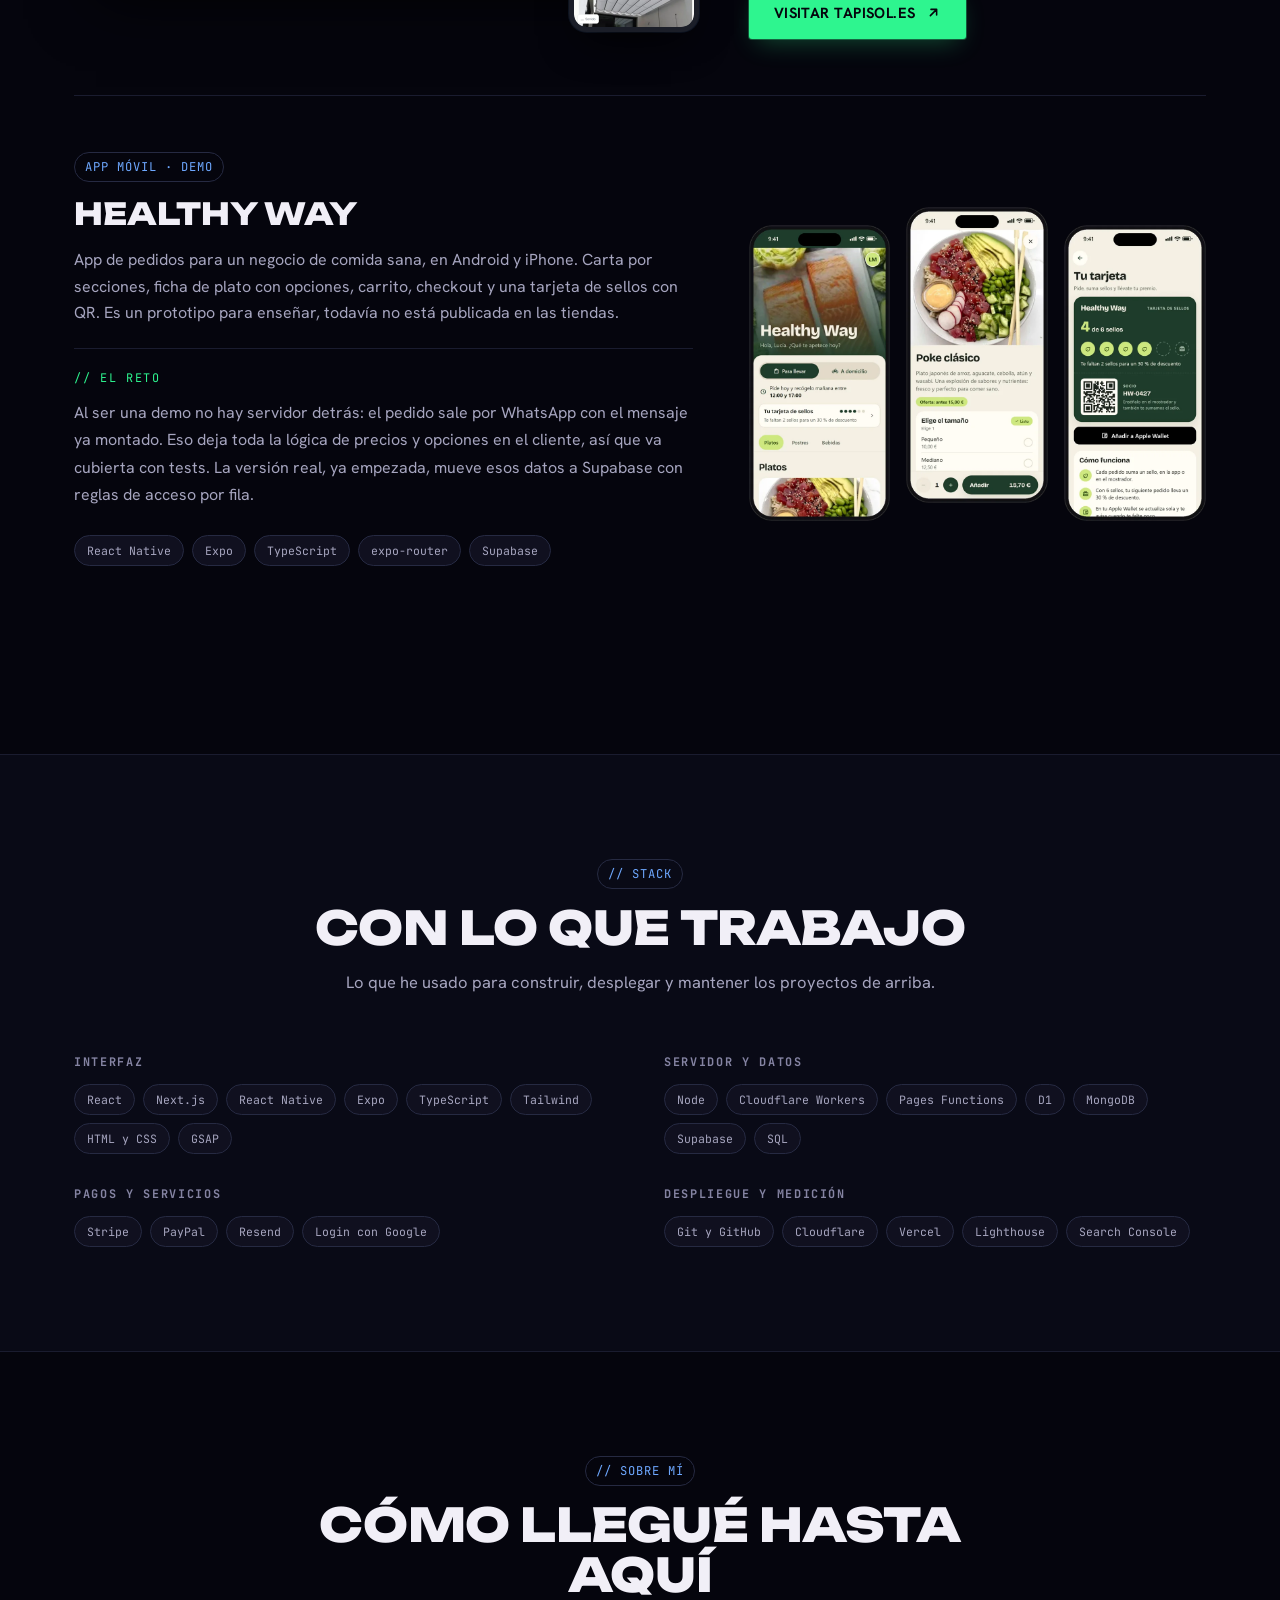
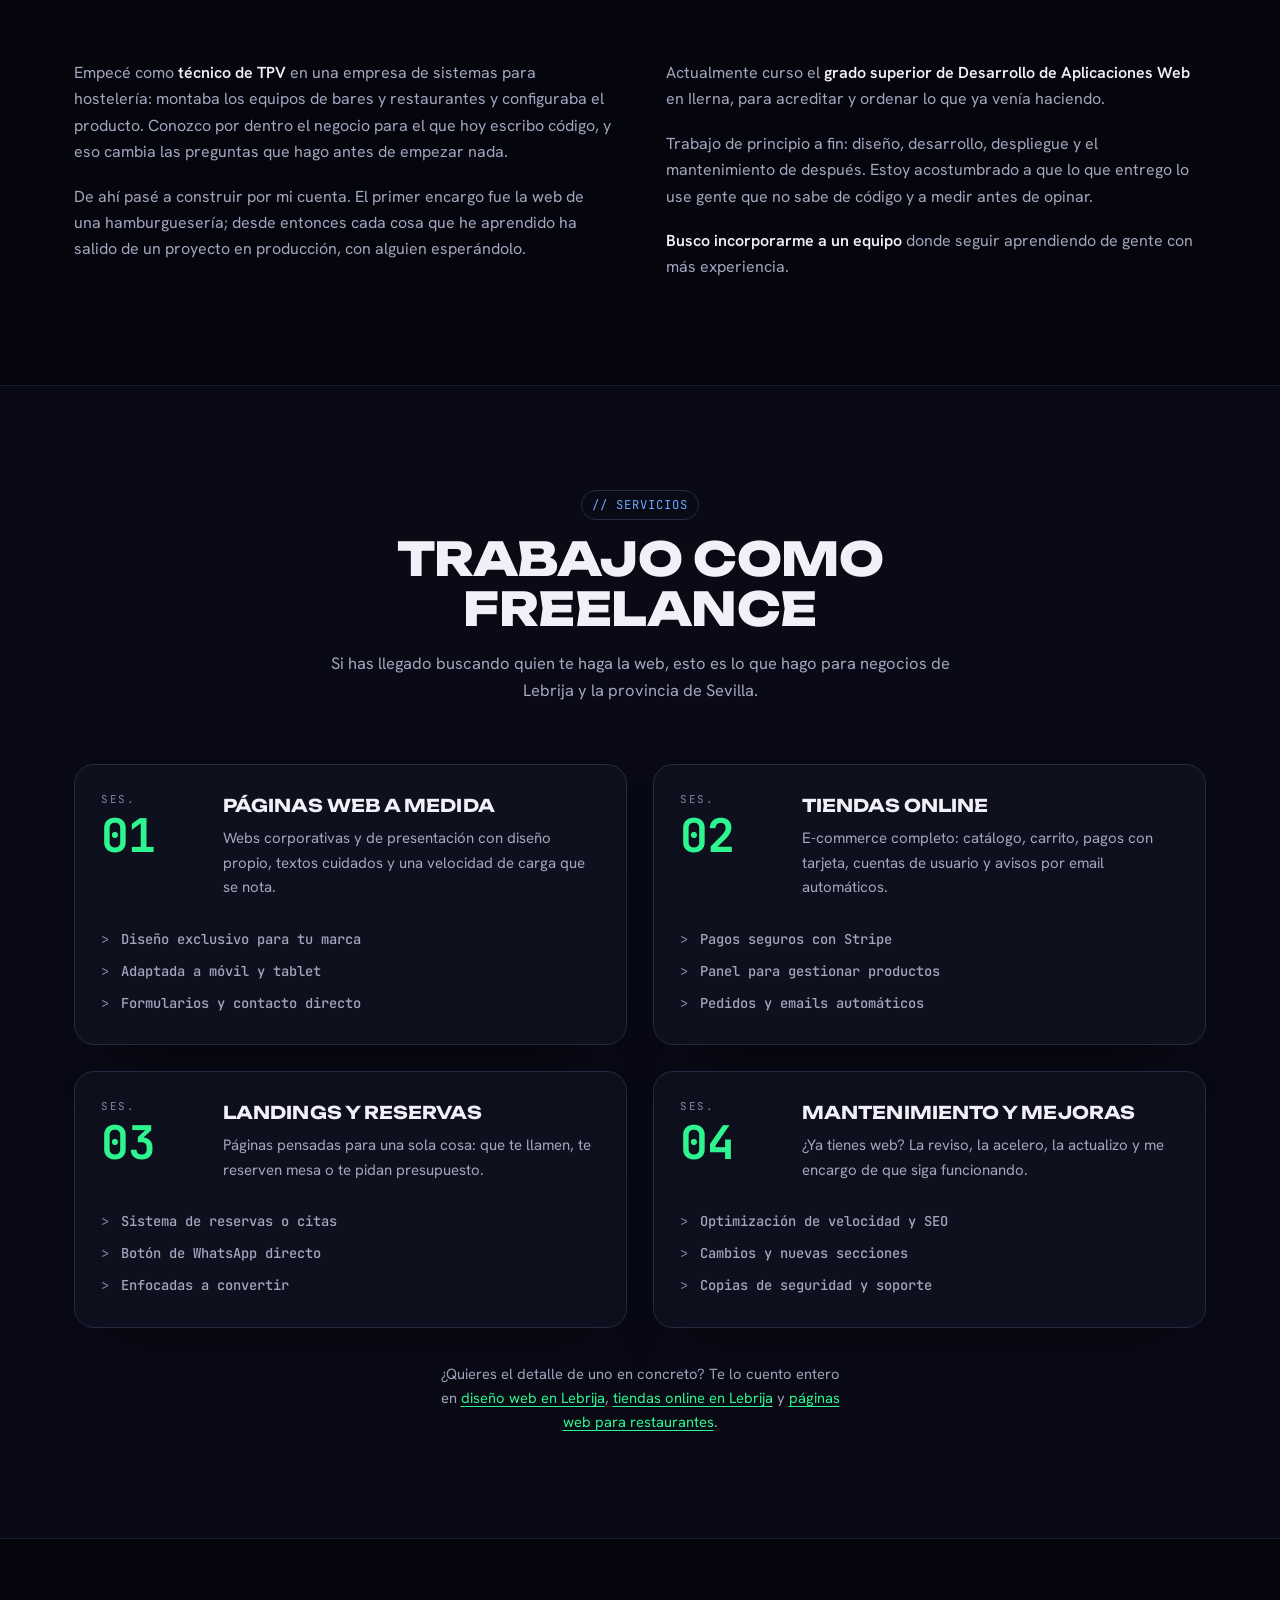
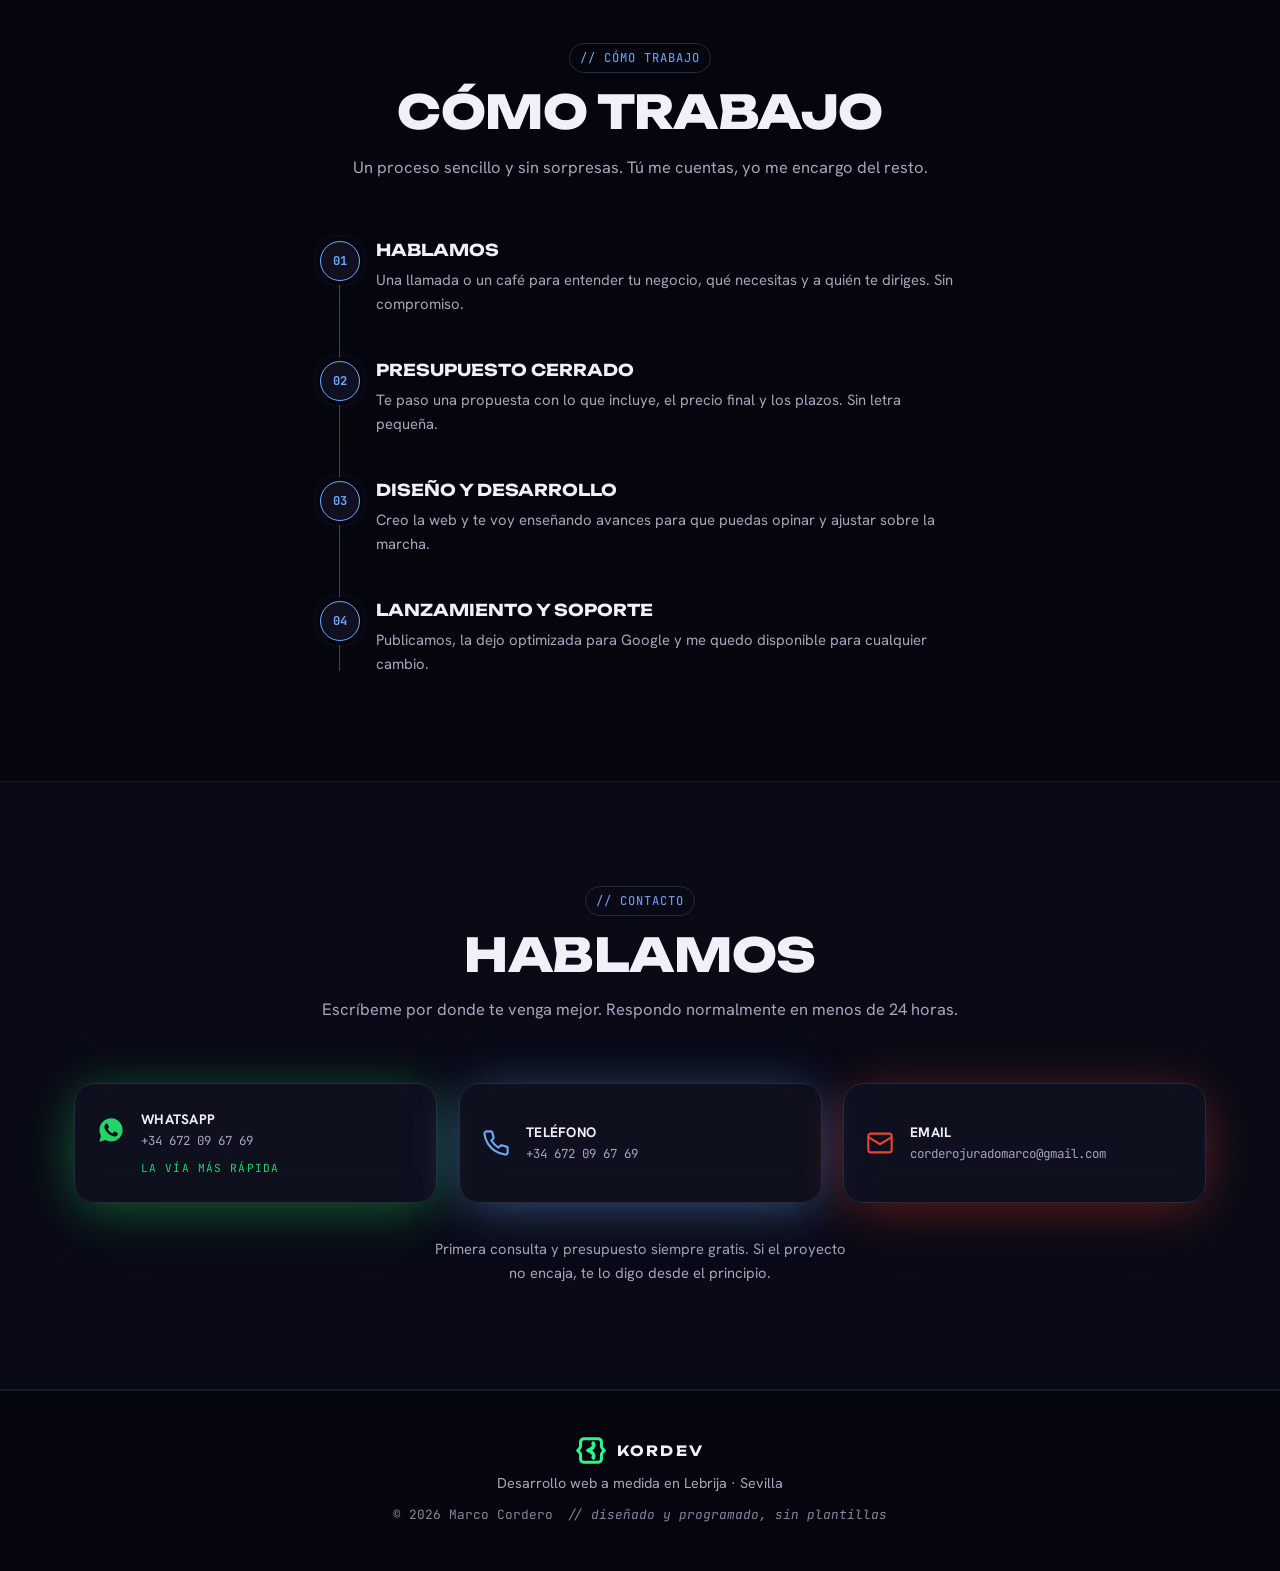
==== commit 89a0877d: "La portada pasa de landing de captación a portfolio El público cambia: ahora le habla a quien decide" ====
--- a/index.html
+++ b/index.html
@@ -4,7 +4,7 @@
 <meta charset="UTF-8">
 <meta name="viewport" content="width=device-width, initial-scale=1.0">
 <title>kordev — Desarrollador web en Lebrija | Webs y tiendas online a medida</title>
-<meta name="description" content="Desarrollador web freelance en Lebrija, Sevilla. Diseño y programo webs, tiendas online y landing pages rápidas, cuidadas y pensadas para vender. Pide presupuesto sin compromiso.">
+<meta name="description" content="Marco Cordero, desarrollador web en Lebrija (Sevilla). Tiendas online, una web con reservas y una app móvil, construidas y mantenidas de principio a fin. React, Next.js, Expo y Cloudflare.">
 <meta name="theme-color" content="#05050c">
 <meta name="author" content="Marco Cordero">
 <link rel="canonical" href="https://www.kordev.es/">
@@ -14,8 +14,8 @@
 <meta property="og:locale" content="es_ES">
 <meta property="og:site_name" content="kordev">
 <meta property="og:url" content="https://www.kordev.es/">
-<meta property="og:title" content="kordev — Webs que no solo se ven bien: te traen clientes">
-<meta property="og:description" content="Páginas web, tiendas online y landings a medida. Desarrollo web en Lebrija, Sevilla.">
+<meta property="og:title" content="kordev — Marco Cordero, desarrollador web en Lebrija">
+<meta property="og:description" content="Tiendas online, una web con reservas y una app móvil, construidas y mantenidas de principio a fin. React, Next.js, Expo y Cloudflare.">
 <meta property="og:image" content="https://www.kordev.es/assets/img/og.png">
 <meta property="og:image:width" content="1200">
 <meta property="og:image:height" content="630">
@@ -24,7 +24,7 @@
 <link rel="preconnect" href="https://fonts.googleapis.com">
 <link rel="preconnect" href="https://fonts.gstatic.com" crossorigin>
 <link href="https://fonts.googleapis.com/css2?family=Unbounded:wght@400;500;600;700;800;900&family=Hanken+Grotesk:wght@400;500;600;700;800&family=JetBrains+Mono:wght@400;500;700&display=swap" rel="stylesheet">
-<link rel="stylesheet" href="assets/css/styles.css?v=20261027a">
+<link rel="stylesheet" href="assets/css/styles.css?v=20261121a">
 <link rel="icon" href="favicon.svg" type="image/svg+xml">
 <link rel="icon" href="favicon-48.png" sizes="48x48" type="image/png">
 <link rel="icon" href="favicon-32.png" sizes="32x32" type="image/png">
@@ -71,11 +71,11 @@
     </a>
 
     <nav class="nav__links" id="navLinks">
-      <a href="#servicios">Servicios</a>
-      <a href="#proyectos">Proyectos</a>
-      <a href="#proceso">Cómo trabajo</a>
+      <a href="#trabajo">Trabajo</a>
+      <a href="#stack">Stack</a>
+      <a href="#sobre-mi">Sobre mí</a>
       <a href="#contacto">Contacto</a>
-      <a href="#" id="navWaLink" target="_blank" rel="noopener" class="btn btn--sm btn--primary nav__cta">Agendar cita</a>
+      <a href="#" id="navWaLink" target="_blank" rel="noopener" class="btn btn--sm btn--primary nav__cta">Escríbeme</a>
     </nav>
 
     <button class="nav__toggle" id="navToggle" aria-label="Abrir menú" aria-expanded="false">
@@ -90,26 +90,27 @@
 <section class="hero" id="inicio">
   <div class="container hero__inner">
     <div class="hero__content">
-      <p class="badge"><span class="badge__dot"></span> Disponible para nuevos proyectos</p>
-      <p class="eyebrow">// desarrollador web en lebrija, sevilla</p>
-
-      <h1 class="hero__title">
-        Webs que no solo se ven bien:<br>
-        <span class="grad">te traen clientes.</span>
+      <p class="badge"><span class="badge__dot"></span> Abierto a incorporarme a un equipo</p>
+      <p class="eyebrow">// desarrollador web · lebrija, sevilla</p>
+
+      <h1 class="hero__title hero__title--largo">
+        Desarrollo y mantengo<br>
+        <span class="grad">software en producción.</span>
       </h1>
 
       <p class="hero__text">
-        Soy Marco, desarrollador web freelance en Lebrija (Sevilla). Diseño y programo
-        <strong>páginas web, tiendas online y landings</strong> a medida: rápidas, cuidadas
-        al detalle y preparadas para que la gente te encuentre y te escriba.
+        Soy Marco Cordero, desarrollador web en Lebrija (Sevilla). Tiendas online que
+        cobran, una web con sistema de reservas y una app móvil:
+        <strong>construidas, desplegadas y mantenidas por mí</strong>. Aprendí con proyectos
+        reales en producción y curso el grado de Desarrollo de Aplicaciones Web.
       </p>
 
       <div class="hero__actions">
-        <a href="#contacto" class="btn btn--primary btn--lg">
-          Agendar una cita
+        <a href="#trabajo" class="btn btn--primary btn--lg">
+          Ver el trabajo
           <svg width="16" height="16" viewBox="0 0 24 24" fill="none" stroke="currentColor" stroke-width="2.5" stroke-linecap="round" stroke-linejoin="round"><path d="M5 12h14M12 5l7 7-7 7"/></svg>
         </a>
-        <a href="#proyectos" class="btn btn--glass btn--lg">Ver proyectos</a>
+        <a href="#contacto" class="btn btn--glass btn--lg">Escríbeme</a>
       </div>
     </div>
 
@@ -120,98 +121,31 @@
           <span class="dot dot--red"></span>
           <span class="dot dot--yellow"></span>
           <span class="dot dot--green"></span>
-          <span class="window__title">proyecto.js</span>
-        </div>
-        <pre class="window__code"><code><span class="c-com">// Así empieza cada proyecto</span>
-<span class="c-key">const</span> <span class="c-var">proyecto</span> = {
-  cliente:   <span class="c-str">"tu negocio"</span>,
-  objetivo:  <span class="c-str">"más clientes"</span>,
-  diseño:    <span class="c-str">"a medida"</span>,
-  velocidad: <span class="c-num">100</span>,
-  entrega:   <span class="c-str">"en semanas, no meses"</span>
+          <span class="window__title">marco.js</span>
+        </div>
+        <pre class="window__code"><code><span class="c-com">// Lo que hay detrás de esta web</span>
+<span class="c-key">const</span> <span class="c-var">marco</span> = {
+  base:    <span class="c-str">"Lebrija, Sevilla"</span>,
+  front:   <span class="c-str">"React · Next · Expo"</span>,
+  datos:   <span class="c-str">"Cloudflare · Mongo · Supabase"</span>,
+  entrega: <span class="c-str">"de principio a fin"</span>,
+  grado:   <span class="c-str">"DAW"</span>
 };
 
-<span class="c-fn">lanzar</span>(proyecto); <span class="c-com">// 🚀</span>
-<span class="c-out">&gt; listo<span class="caret"></span></span></code></pre>
+<span class="c-fn">contactar</span>(marco); <span class="c-com">// ✉️</span>
+<span class="c-out">&gt; disponible<span class="caret"></span></span></code></pre>
       </div>
     </div>
   </div>
 </section>
 
-<!-- ============ SERVICIOS ============ -->
-<section class="section" id="servicios">
-  <div class="container">
-    <header class="section__head">
-      <p class="eyebrow">// servicios</p>
-      <h2 class="section__title">¿Qué puedo hacer por tu negocio?</h2>
-      <p class="section__sub">Desde crear una página web sencilla hasta una tienda online completa, para negocios de Lebrija y de toda la provincia de Sevilla. Todo hecho a medida, sin plantillas genéricas.</p>
-    </header>
-
-    <ol class="ledger">
-      <li class="ledger__row reveal">
-        <span class="ledger__num">01</span>
-        <div class="ledger__body">
-          <h3>Páginas web a medida</h3>
-          <p>Webs corporativas y de presentación con diseño propio, textos cuidados y una velocidad de carga que se nota.</p>
-        </div>
-        <ul class="ledger__tags">
-          <li>Diseño exclusivo para tu marca</li>
-          <li>Adaptada a móvil y tablet</li>
-          <li>Formularios y contacto directo</li>
-        </ul>
-      </li>
-
-      <li class="ledger__row reveal">
-        <span class="ledger__num">02</span>
-        <div class="ledger__body">
-          <h3>Tiendas online</h3>
-          <p>E-commerce completo: catálogo, carrito, pagos con tarjeta, cuentas de usuario y avisos por email automáticos.</p>
-        </div>
-        <ul class="ledger__tags">
-          <li>Pagos seguros con Stripe</li>
-          <li>Panel para gestionar productos</li>
-          <li>Pedidos y emails automáticos</li>
-        </ul>
-      </li>
-
-      <li class="ledger__row reveal">
-        <span class="ledger__num">03</span>
-        <div class="ledger__body">
-          <h3>Landings y reservas</h3>
-          <p>Páginas pensadas para una sola cosa: que te llamen, te reserven mesa o te pidan presupuesto.</p>
-        </div>
-        <ul class="ledger__tags">
-          <li>Sistema de reservas o citas</li>
-          <li>Botón de WhatsApp directo</li>
-          <li>Enfocadas a convertir</li>
-        </ul>
-      </li>
-
-      <li class="ledger__row reveal">
-        <span class="ledger__num">04</span>
-        <div class="ledger__body">
-          <h3>Mantenimiento y mejoras</h3>
-          <p>¿Ya tienes web? La reviso, la acelero, la actualizo y me encargo de que siga funcionando.</p>
-        </div>
-        <ul class="ledger__tags">
-          <li>Optimización de velocidad y SEO</li>
-          <li>Cambios y nuevas secciones</li>
-          <li>Copias de seguridad y soporte</li>
-        </ul>
-      </li>
-    </ol>
-
-    <p class="contacto__nota">¿Quieres el detalle de uno en concreto? Te lo cuento entero en <a href="/diseno-web-lebrija">diseño web en Lebrija</a>, <a href="/tiendas-online-lebrija">tiendas online en Lebrija</a> y <a href="/paginas-web-para-restaurantes">páginas web para restaurantes</a>.</p>
-  </div>
-</section>
-
-<!-- ============ PROYECTOS ============ -->
-<section class="section section--alt" id="proyectos">
+<!-- ============ EL TRABAJO ============ -->
+<section class="section" id="trabajo">
   <div class="container">
     <header class="section__head">
       <p class="eyebrow">// proyectos</p>
-      <h2 class="section__title">Trabajos reales, online ahora mismo</h2>
-      <p class="section__sub">Puedes entrar y probarlos tú mismo. Nada de maquetas: son webs funcionando con clientes reales.</p>
+      <h2 class="section__title">Construido, desplegado y mantenido</h2>
+      <p class="section__sub">De cada proyecto: qué construí, con qué stack y el problema técnico que hubo que resolver. Salvo la app, que es una demo, todos están en producción con clientes reales.</p>
     </header>
 
     <!-- Proyecto 1 -->
@@ -235,21 +169,19 @@
       </div>
 
       <div class="project__info">
-        <p class="eyebrow">01 — Restauración</p>
+        <p class="eyebrow">Hostelería · en producción</p>
         <h3 class="project__title">Wall Burger</h3>
         <p class="project__desc">
-          Web completa para una hamburguesería premium de Lebrija. Diseño oscuro con carácter,
-          animaciones al hacer scroll, carta interactiva con precios y reserva de mesa online.
-          El objetivo era claro: que al entrar te entren ganas de reservar.
-        </p>
-        <ul class="project__points">
-          <li>Carta digital con categorías y fotos</li>
-          <li>Reserva de mesa desde el móvil</li>
-          <li>Animaciones y diseño 100% personalizado</li>
-          <li>Optimizada para búsquedas locales</li>
-        </ul>
+          Hamburguesería de Lebrija. Por delante, la carta y el diseño; por detrás, un sistema de reservas de mesa: seis endpoints, aforo por franja horaria, correo de confirmación al cliente y al restaurante, enlace de Google Calendar y confirmar o cancelar desde el propio email con un token.
+        </p>
+        <dl class="reto">
+          <dt>// el reto</dt>
+          <dd>
+            La web nació en una plataforma de pago en la que cada cambio costaba créditos. La saqué de allí y reescribí el backend —era FastAPI con MongoDB— como funciones de Cloudflare sobre una base D1. Mismo servicio, sin arranques en frío y 0 € de alojamiento. De paso, las imágenes pasaron de 47 MB a 4,7 MB en WebP.
+          </dd>
+        </dl>
         <ul class="tags">
-          <li>Next.js</li><li>React</li><li>Animaciones</li><li>Diseño a medida</li><li>SEO local</li>
+          <li>React</li><li>Tailwind</li><li>GSAP</li><li>Cloudflare Pages Functions</li><li>D1</li><li>Resend</li>
         </ul>
         <a href="https://www.wallburguer.com" target="_blank" rel="noopener" class="btn btn--primary">
           Visitar wallburguer.com
@@ -279,21 +211,19 @@
       </div>
 
       <div class="project__info">
-        <p class="eyebrow">02 — E-commerce</p>
+        <p class="eyebrow">E-commerce · en producción</p>
         <h3 class="project__title">The Factory Phone</h3>
         <p class="project__desc">
-          Tienda online completa para un negocio de compra, venta y reparación de móviles.
-          Catálogo con buscador, carrito, pago con tarjeta, cuentas de cliente y formularios
-          de reparación y tasación conectados al correo de la tienda.
-        </p>
-        <ul class="project__points">
-          <li>Catálogo con buscador y filtros</li>
-          <li>Carrito y pago seguro con tarjeta</li>
-          <li>Acceso de clientes y panel de pedidos</li>
-          <li>Solicitud de reparación y venta de móvil</li>
-        </ul>
+          Tienda de compra, venta y reparación de móviles. Catálogo con buscador y filtros, carrito, pago con tarjeta, cuentas de cliente, panel de administración y formularios de reparación y tasación que entran directos al correo de la tienda.
+        </p>
+        <dl class="reto">
+          <dt>// el reto</dt>
+          <dd>
+            El catálogo de fundas cubre 27 modelos de iPhone. Dar de alta una ficha por modelo habría dejado el panel inmanejable para el cliente, así que agrupé las máscaras por tipo de módulo de cámara —estándar, Pro y Mini—. Tres plantillas cubren los 27, y sacar un modelo nuevo es elegir grupo.
+          </dd>
+        </dl>
         <ul class="tags">
-          <li>React</li><li>Stripe</li><li>Login con Google</li><li>Emails automáticos</li><li>Cloudflare</li>
+          <li>Next.js</li><li>MongoDB</li><li>Stripe</li><li>PayPal</li><li>Login con Google</li><li>Panel admin</li>
         </ul>
         <a href="https://www.thefactoryphone.es" target="_blank" rel="noopener" class="btn btn--primary">
           Visitar thefactoryphone.es
@@ -323,21 +253,19 @@
       </div>
 
       <div class="project__info">
-        <p class="eyebrow">03 — Taller y tienda online</p>
+        <p class="eyebrow">Configurador de precios · en producción</p>
         <h3 class="project__title">Tapisol</h3>
         <p class="project__desc">
-          Web y tienda online para un taller de toldos y tapicería de Lebrija con más de 30 años.
-          Pones tus medidas y el precio se calcula solo, galería de obras reales y un panel
-          para que el propio taller gestione sus productos y precios.
-        </p>
-        <ul class="project__points">
-          <li>Configurador de toldos con precio según medidas</li>
-          <li>Tienda con carrito de toldos, lonas y accesorios</li>
-          <li>Galería de trabajos con fotos de cada obra</li>
-          <li>Panel de gestión para el cliente</li>
-        </ul>
+          Taller de toldos y tapicería de Lebrija con más de 30 años. Web y tienda con galería de obras reales, carrito y un panel desde el que el propio taller lleva sus productos y sus tarifas.
+        </p>
+        <dl class="reto">
+          <dt>// el reto</dt>
+          <dd>
+            Un toldo no tiene precio de catálogo: depende de los metros y del tejido. Monté un configurador que calcula el precio en tiempo real con las tarifas reales del taller, y dejé esas tarifas dentro del panel para que las actualicen ellos sin pasar por mí.
+          </dd>
+        </dl>
         <ul class="tags">
-          <li>HTML, CSS y JS</li><li>Calculadora de precios</li><li>Carrito</li><li>Panel de gestión</li><li>SEO local</li>
+          <li>JavaScript sin framework</li><li>Cálculo de precios</li><li>Carrito</li><li>Panel de gestión</li><li>SEO local</li>
         </ul>
         <a href="https://www.tapisol.es" target="_blank" rel="noopener" class="btn btn--primary">
           Visitar tapisol.es
@@ -345,6 +273,174 @@
         </a>
       </div>
     </article>
+
+    <!-- Proyecto 4 -->
+    <article class="project project--reverse reveal">
+      <div class="project__media">
+        <div class="phones">
+          <img src="assets/img/healthyway-inicio.webp" alt="Pantalla de inicio de la app, con la carta por secciones" loading="lazy" width="420" height="878">
+          <img src="assets/img/healthyway-ficha.webp" alt="Ficha de un plato con sus opciones" loading="lazy" width="420" height="878">
+          <img src="assets/img/healthyway-tarjeta.webp" alt="Tarjeta de sellos con código QR" loading="lazy" width="420" height="878">
+        </div>
+      </div>
+
+      <div class="project__info">
+        <p class="eyebrow">App móvil · demo</p>
+        <h3 class="project__title">Healthy Way</h3>
+        <p class="project__desc">
+          App de pedidos para un negocio de comida sana, en Android y iPhone. Carta por secciones, ficha de plato con opciones, carrito, checkout y una tarjeta de sellos con QR. Es un prototipo para enseñar, todavía no está publicada en las tiendas.
+        </p>
+        <dl class="reto">
+          <dt>// el reto</dt>
+          <dd>
+            Al ser una demo no hay servidor detrás: el pedido sale por WhatsApp con el mensaje ya montado. Eso deja toda la lógica de precios y opciones en el cliente, así que va cubierta con tests. La versión real, ya empezada, mueve esos datos a Supabase con reglas de acceso por fila.
+          </dd>
+        </dl>
+        <ul class="tags">
+          <li>React Native</li><li>Expo</li><li>TypeScript</li><li>expo-router</li><li>Supabase</li>
+        </ul>
+      </div>
+    </article>
+
+  </div>
+</section>
+
+
+<!-- ============ STACK ============ -->
+<section class="section section--alt" id="stack">
+  <div class="container">
+    <header class="section__head">
+      <p class="eyebrow">// stack</p>
+      <h2 class="section__title">Con lo que trabajo</h2>
+      <p class="section__sub">Lo que he usado para construir, desplegar y mantener los proyectos de arriba.</p>
+    </header>
+
+    <div class="stack">
+      <div class="stack__grupo reveal">
+        <h3>Interfaz</h3>
+        <ul class="tags"><li>React</li><li>Next.js</li><li>React Native</li><li>Expo</li><li>TypeScript</li><li>Tailwind</li><li>HTML y CSS</li><li>GSAP</li></ul>
+      </div>
+      <div class="stack__grupo reveal">
+        <h3>Servidor y datos</h3>
+        <ul class="tags"><li>Node</li><li>Cloudflare Workers</li><li>Pages Functions</li><li>D1</li><li>MongoDB</li><li>Supabase</li><li>SQL</li></ul>
+      </div>
+      <div class="stack__grupo reveal">
+        <h3>Pagos y servicios</h3>
+        <ul class="tags"><li>Stripe</li><li>PayPal</li><li>Resend</li><li>Login con Google</li></ul>
+      </div>
+      <div class="stack__grupo reveal">
+        <h3>Despliegue y medición</h3>
+        <ul class="tags"><li>Git y GitHub</li><li>Cloudflare</li><li>Vercel</li><li>Lighthouse</li><li>Search Console</li></ul>
+      </div>
+    </div>
+  </div>
+</section>
+
+<!-- ============ SOBRE MÍ ============ -->
+<section class="section" id="sobre-mi">
+  <div class="container">
+    <header class="section__head">
+      <p class="eyebrow">// sobre mí</p>
+      <h2 class="section__title">Cómo llegué hasta aquí</h2>
+    </header>
+
+    <div class="bio">
+      <div class="reveal">
+        <p>
+          Empecé como <strong>técnico de TPV</strong> en una empresa de sistemas para
+          hostelería: montaba los equipos de bares y restaurantes y configuraba el producto.
+          Conozco por dentro el negocio para el que hoy escribo código, y eso cambia las
+          preguntas que hago antes de empezar nada.
+        </p>
+        <p>
+          De ahí pasé a construir por mi cuenta. El primer encargo fue la web de una
+          hamburguesería; desde entonces cada cosa que he aprendido ha salido de un proyecto
+          en producción, con alguien esperándolo.
+        </p>
+      </div>
+      <div class="reveal">
+        <p>
+          Actualmente curso el <strong>grado superior de Desarrollo de Aplicaciones Web</strong>
+          en Ilerna, para acreditar y ordenar lo que ya venía haciendo.
+        </p>
+        <p>
+          Trabajo de principio a fin: diseño, desarrollo, despliegue y el mantenimiento de
+          después. Estoy acostumbrado a que lo que entrego lo use gente que no sabe de código
+          y a medir antes de opinar.
+        </p>
+        <p>
+          <strong>Busco incorporarme a un equipo</strong> donde seguir aprendiendo de gente con
+          más experiencia.
+        </p>
+      </div>
+    </div>
+  </div>
+</section>
+
+<!-- ============ SERVICIOS ============ -->
+<section class="section section--alt" id="servicios">
+  <div class="container">
+    <header class="section__head">
+      <p class="eyebrow">// servicios</p>
+      <h2 class="section__title">Trabajo como freelance</h2>
+      <p class="section__sub">Si has llegado buscando quien te haga la web, esto es lo que hago para negocios de Lebrija y la provincia de Sevilla.</p>
+    </header>
+
+    <ol class="ledger">
+      <li class="ledger__row reveal">
+        <span class="ledger__num">01</span>
+        <div class="ledger__body">
+          <h3>Páginas web a medida</h3>
+          <p>Webs corporativas y de presentación con diseño propio, textos cuidados y una velocidad de carga que se nota.</p>
+        </div>
+        <ul class="ledger__tags">
+          <li>Diseño exclusivo para tu marca</li>
+          <li>Adaptada a móvil y tablet</li>
+          <li>Formularios y contacto directo</li>
+        </ul>
+      </li>
+
+      <li class="ledger__row reveal">
+        <span class="ledger__num">02</span>
+        <div class="ledger__body">
+          <h3>Tiendas online</h3>
+          <p>E-commerce completo: catálogo, carrito, pagos con tarjeta, cuentas de usuario y avisos por email automáticos.</p>
+        </div>
+        <ul class="ledger__tags">
+          <li>Pagos seguros con Stripe</li>
+          <li>Panel para gestionar productos</li>
+          <li>Pedidos y emails automáticos</li>
+        </ul>
+      </li>
+
+      <li class="ledger__row reveal">
+        <span class="ledger__num">03</span>
+        <div class="ledger__body">
+          <h3>Landings y reservas</h3>
+          <p>Páginas pensadas para una sola cosa: que te llamen, te reserven mesa o te pidan presupuesto.</p>
+        </div>
+        <ul class="ledger__tags">
+          <li>Sistema de reservas o citas</li>
+          <li>Botón de WhatsApp directo</li>
+          <li>Enfocadas a convertir</li>
+        </ul>
+      </li>
+
+      <li class="ledger__row reveal">
+        <span class="ledger__num">04</span>
+        <div class="ledger__body">
+          <h3>Mantenimiento y mejoras</h3>
+          <p>¿Ya tienes web? La reviso, la acelero, la actualizo y me encargo de que siga funcionando.</p>
+        </div>
+        <ul class="ledger__tags">
+          <li>Optimización de velocidad y SEO</li>
+          <li>Cambios y nuevas secciones</li>
+          <li>Copias de seguridad y soporte</li>
+        </ul>
+      </li>
+    </ol>
+
+    <p class="contacto__nota">¿Quieres el detalle de uno en concreto? Te lo cuento entero en <a href="/diseno-web-lebrija">diseño web en Lebrija</a>, <a href="/tiendas-online-lebrija">tiendas online en Lebrija</a> y <a href="/paginas-web-para-restaurantes">páginas web para restaurantes</a>.</p>
   </div>
 </section>
 
@@ -353,7 +449,7 @@
   <div class="container">
     <header class="section__head">
       <p class="eyebrow">// cómo trabajo</p>
-      <h2 class="section__title">Del primer café a la web publicada</h2>
+      <h2 class="section__title">Cómo trabajo</h2>
       <p class="section__sub">Un proceso sencillo y sin sorpresas. Tú me cuentas, yo me encargo del resto.</p>
     </header>
 
@@ -395,8 +491,8 @@
   <div class="container">
     <header class="section__head">
       <p class="eyebrow">// contacto</p>
-      <h2 class="section__title">Cuéntame tu proyecto</h2>
-      <p class="section__sub">Escríbeme, llámame o mándame un email y te respondo normalmente en menos de 24 horas con una idea y un presupuesto orientativo.</p>
+      <h2 class="section__title">Hablamos</h2>
+      <p class="section__sub">Escríbeme por donde te venga mejor. Respondo normalmente en menos de 24 horas.</p>
     </header>
 
     <div class="canales">
@@ -476,6 +572,34 @@
 }
 </script>
 
-<script src="assets/js/main.js?v=20261027a"></script>
+<script type="application/ld+json">
+{
+  "@context": "https://schema.org",
+  "@type": "Person",
+  "name": "Marco Cordero",
+  "alternateName": "kordev",
+  "jobTitle": "Desarrollador web",
+  "email": "corderojuradomarco@gmail.com",
+  "telephone": "+34672096769",
+  "url": "https://www.kordev.es/",
+  "image": "https://www.kordev.es/assets/img/og.png",
+  "address": {
+    "@type": "PostalAddress",
+    "addressLocality": "Lebrija",
+    "addressRegion": "Sevilla",
+    "addressCountry": "ES"
+  },
+  "knowsAbout": [
+    "React", "Next.js", "React Native", "Expo", "TypeScript",
+    "Cloudflare Workers", "MongoDB", "Supabase", "Stripe", "SEO local"
+  ],
+  "seeks": {
+    "@type": "Demand",
+    "name": "Incorporarse a un equipo de desarrollo"
+  }
+}
+</script>
+
+<script src="assets/js/main.js?v=20261121a"></script>
 </body>
 </html>
--- a/assets/css/styles.css
+++ b/assets/css/styles.css
@@ -332,6 +332,7 @@
 
 .hero__title{
   font-family:var(--display);
+  text-wrap:balance;
   font-weight:800;
   text-transform:uppercase;
   letter-spacing:-.015em;
@@ -423,7 +424,7 @@
   color:var(--text-dim);
   overflow-x:auto;
 }
-.c-com{ color:#5c6478; font-style:italic; }
+.c-com{ color:#787f96; font-style:italic; }
 .c-key{ color:var(--accent-3); }
 .c-var{ color:var(--accent-2); }
 .c-str{ color:var(--accent); }
@@ -923,6 +924,81 @@
 .fab svg{ width:29px; height:29px; }
 
 /* =========================================================
+   TRÍO DE MÓVILES (proyectos que son una app, no una web)
+   ========================================================= */
+.phones{
+  display:grid;
+  grid-template-columns:repeat(3, 1fr);
+  gap:16px;
+  align-items:center;
+}
+.phones img{ width:100%; height:auto; }
+/* Las de los lados caen un poco para que el centro mande. */
+.phones img:nth-child(1),
+.phones img:nth-child(3){ transform:translateY(18px); }
+
+/* =========================================================
+   EL RETO TÉCNICO DE CADA PROYECTO
+   ========================================================= */
+.reto{
+  margin:0 0 26px;
+  padding-top:20px;
+  border-top:1px solid var(--border-soft);
+}
+.reto dt{
+  font-family:var(--mono);
+  font-size:.74rem;
+  letter-spacing:.14em;
+  text-transform:uppercase;
+  color:var(--accent);
+  margin-bottom:10px;
+}
+.reto dd{
+  margin:0;
+  color:var(--text-dim);
+  line-height:1.72;
+}
+
+/* =========================================================
+   STACK
+   ========================================================= */
+.stack{
+  display:grid;
+  grid-template-columns:repeat(2, 1fr);
+  gap:34px 48px;
+}
+.stack__grupo h3{
+  font-family:var(--mono);
+  font-size:.74rem;
+  letter-spacing:.14em;
+  text-transform:uppercase;
+  color:var(--text-faint);
+  margin-bottom:14px;
+}
+.stack__grupo .tags{ margin-bottom:0; }
+
+/* =========================================================
+   SOBRE MÍ
+   ========================================================= */
+.bio{
+  display:grid;
+  grid-template-columns:1fr 1fr;
+  gap:52px;
+  align-items:start;
+}
+.bio p{ color:var(--text-dim); margin-bottom:18px; max-width:62ch; }
+.bio p:last-child{ margin-bottom:0; }
+.bio strong{ color:var(--text); font-weight:600; }
+
+@media (max-width:980px){
+  .stack{ grid-template-columns:1fr; gap:26px; }
+  .bio{ grid-template-columns:1fr; gap:26px; }
+}
+@media (max-width:420px){
+  .phones{ gap:9px; }
+}
+
+/* =========================================================
    PREGUNTAS FRECUENTES
    ========================================================= */
 .faq{
